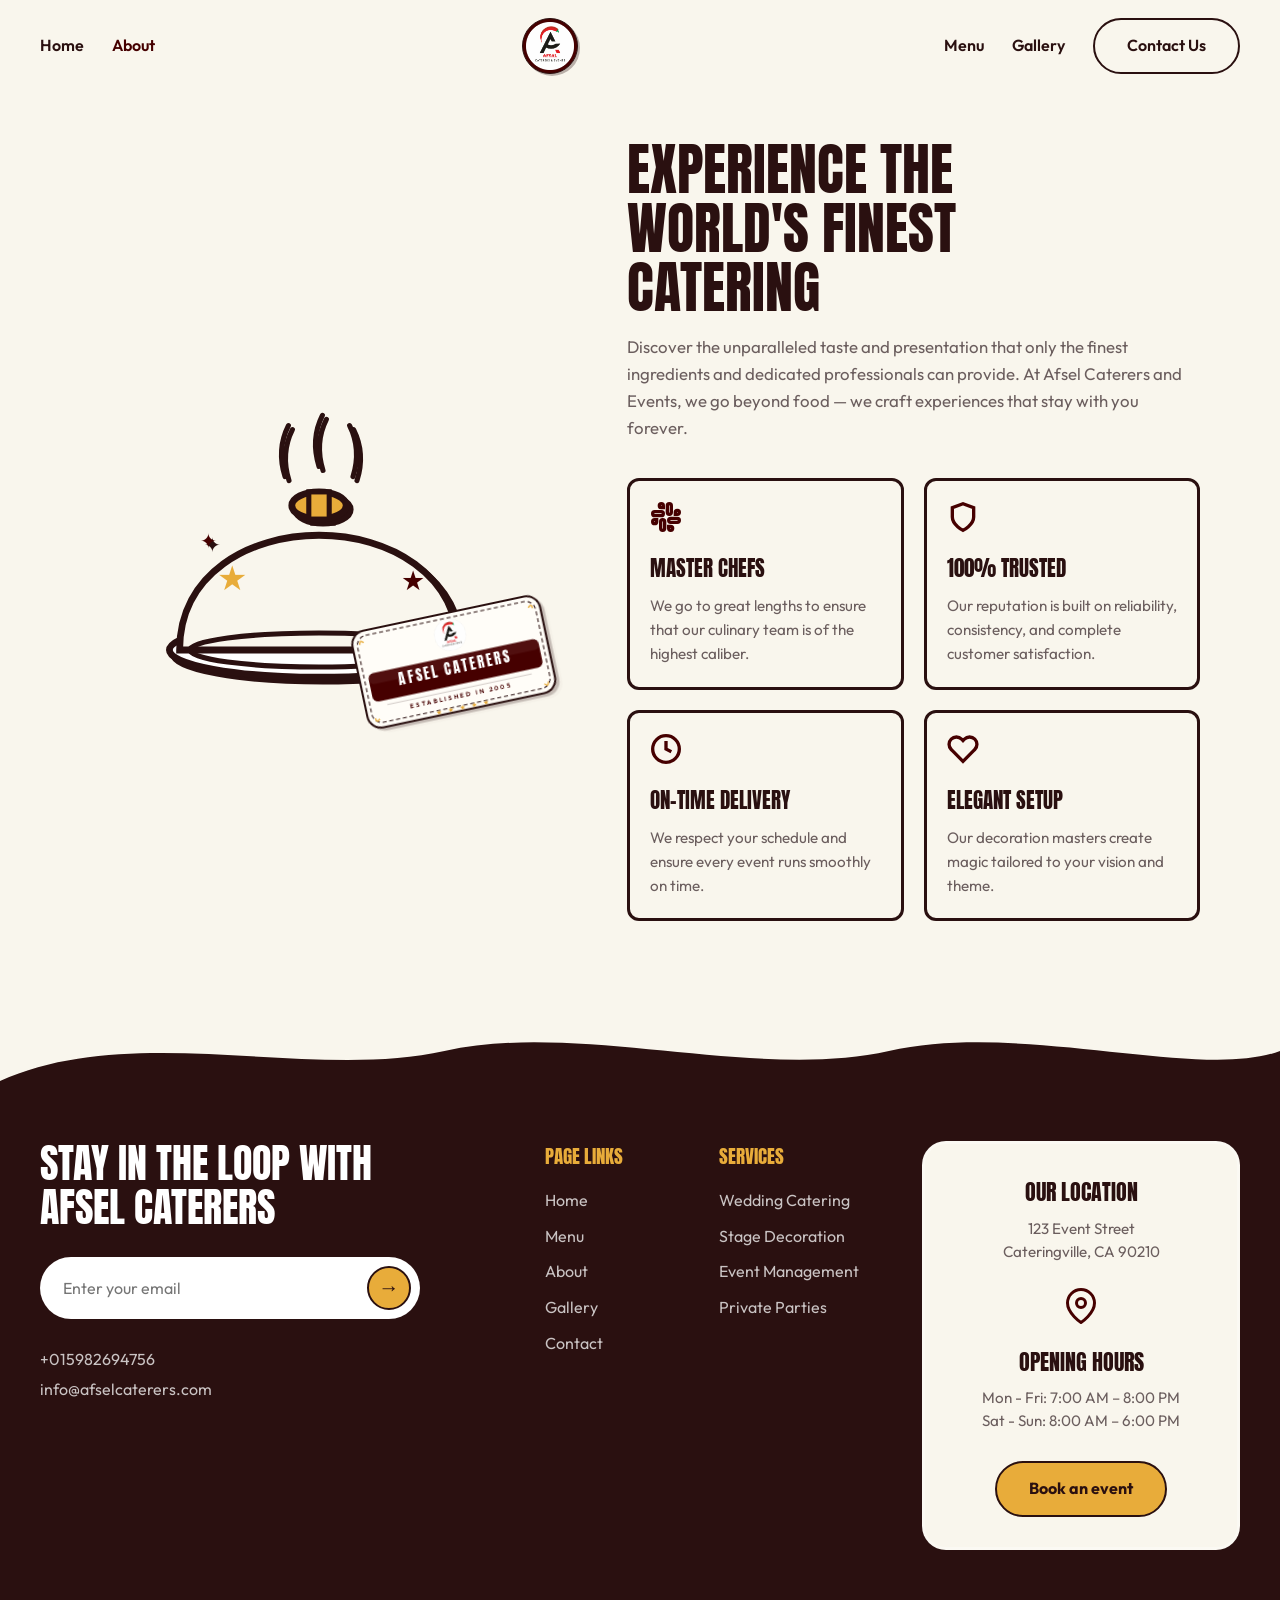
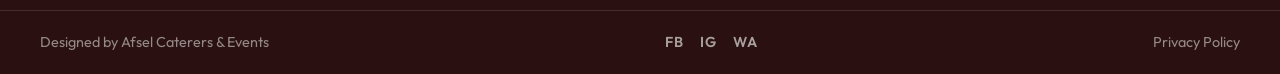
==== about.html @ 3717f784 "first commit" ====
<!DOCTYPE html>
<html lang="en">
<head>
    <meta charset="UTF-8">
    <meta name="viewport" content="width=device-width, initial-scale=1.0">
    <title>About Us | Afsel Caterers & Events</title>
    <link rel="preconnect" href="https://fonts.googleapis.com">
    <link rel="preconnect" href="https://fonts.gstatic.com" crossorigin>
    <link href="https://fonts.googleapis.com/css2?family=Anton&family=Archivo+Black&family=Oswald:wght@400;500;600;700&family=Outfit:wght@300;400;500;600&display=swap" rel="stylesheet">
    <link rel="stylesheet" href="css/style.css">
</head>
<body class="bg-cream">
    
    <header class="header" id="header">
        <div class="nav-container">
            <div class="nav-left">
                <a href="index.html" class="nav-link">Home</a>
                <a href="about.html" class="nav-link active">About</a>
            </div>
            <a href="index.html" class="logo-img-wrap"><div class="logo-badge-ring"><img src="afsal-logo.png" alt="Afsel Caterers Logo" class="nav-logo-img"></div></a>
            <div class="nav-right">
                <a href="menu.html" class="nav-link">Menu</a>
                <a href="gallery.html" class="nav-link">Gallery</a>
                <a href="index.html#contact" class="btn btn-pill">Contact Us</a>
            </div>
            <div class="hamburger">
                <span></span><span></span><span></span>
            </div>
        </div>
    </header>
    <div class="mobile-nav">
        <a href="index.html">Home</a>
        <a href="about.html">About</a>
        <a href="menu.html">Menu</a>
        <a href="gallery.html">Gallery</a>
        <a href="index.html#contact">Contact Us</a>
    </div>

    <!-- About Hero Banner -->
    <section class="about-section page-padding">
        <div class="about-container">
            <div class="about-illustration">
                <!-- SVG: Serving Cloche (catering specific) -->
                <svg viewBox="0 0 200 240" width="340px" style="filter:drop-shadow(4px 4px 0 var(--brand-dark));">
                    <!-- Plate/base -->
                    <ellipse cx="100" cy="190" rx="88" ry="16" fill="var(--white-bg)" stroke="var(--brand-dark)" stroke-width="4"/>
                    <!-- Cloche dome -->
                    <path d="M 18,190 C 18,100 182,100 182,190 Z" fill="var(--cream-bg)" stroke="var(--brand-dark)" stroke-width="4"/>
                    <!-- Handle top -->
                    <ellipse cx="100" cy="105" rx="16" ry="8" fill="var(--brand-yellow)" stroke="var(--brand-dark)" stroke-width="4"/>
                    <rect x="94" y="97" width="12" height="16" fill="var(--brand-yellow)" stroke="var(--brand-dark)" stroke-width="3"/>
                    <!-- Steam lines -->
                    <path d="M 80,88 Q 75,72 82,58" fill="none" stroke="var(--brand-dark)" stroke-width="3" stroke-linecap="round"/>
                    <path d="M 100,82 Q 95,66 102,52" fill="none" stroke="var(--brand-dark)" stroke-width="3" stroke-linecap="round"/>
                    <path d="M 120,88 Q 125,72 118,58" fill="none" stroke="var(--brand-dark)" stroke-width="3" stroke-linecap="round"/>
                    <!-- Plate rim detail -->
                    <ellipse cx="100" cy="190" rx="76" ry="10" fill="none" stroke="var(--brand-dark)" stroke-width="3"/>
                    <!-- Stars/sparkles -->
                    <text x="40" y="155" font-size="20" fill="var(--brand-yellow)">★</text>
                    <text x="148" y="155" font-size="16" fill="var(--brand-red)">★</text>
                    <text x="30" y="130" font-size="12" fill="var(--brand-red)">✦</text>
                </svg>
                <!-- Stamp Badge with real logo (tilted) -->
                <div style="position: absolute; bottom: 10px; right: 0; transform: rotate(-12deg); max-width: 200px; filter: drop-shadow(3px 3px 0 rgba(42,16,16,0.15)); z-index: 10;">
                    <svg viewBox="0 0 290 155" width="100%" xmlns="http://www.w3.org/2000/svg">
                        <rect x="8" y="8" width="278" height="143" rx="22" ry="22" fill="rgba(42,16,16,0.12)"/>
                        <rect x="3" y="3" width="278" height="143" rx="20" ry="20" fill="#FFFDF8" stroke="#2A1010" stroke-width="3"/>
                        <rect x="10" y="10" width="264" height="129" rx="15" ry="15" fill="none" stroke="#2A1010" stroke-width="1.5" stroke-dasharray="6,4"/>
                        <path d="M 20,20 Q 14,14 14,22" fill="none" stroke="#E8AC3A" stroke-width="2"/>
                        <path d="M 264,20 Q 270,14 270,22" fill="none" stroke="#E8AC3A" stroke-width="2"/>
                        <path d="M 20,133 Q 14,139 14,131" fill="none" stroke="#E8AC3A" stroke-width="2"/>
                        <path d="M 264,133 Q 270,139 270,131" fill="none" stroke="#E8AC3A" stroke-width="2"/>
                        <image href="afsal-logo.png" x="122" y="12" width="46" height="46" preserveAspectRatio="xMidYMid meet"/>
                        <rect x="16" y="66" width="252" height="42" rx="8" fill="#460000"/>
                        <rect x="16" y="66" width="252" height="16" rx="8" fill="rgba(255,255,255,0.06)"/>
                        <text x="142" y="91" font-family="Anton, sans-serif" font-size="20" fill="white" text-anchor="middle" letter-spacing="3">AFSEL CATERERS</text>
                        <line x1="35" y1="115" x2="249" y2="115" stroke="#2A1010" stroke-width="1" opacity="0.3"/>
                        <text x="142" y="128" font-family="Outfit, sans-serif" font-size="9" fill="#460000" text-anchor="middle" letter-spacing="3" font-weight="600">ESTABLISHED IN 2005</text>
                        <text x="142" y="145" font-size="10" fill="#E8AC3A" text-anchor="middle" letter-spacing="3" font-family="serif">★ ★ ★ ★ ★</text>
                    </svg>
                </div>
            </div>
            
            <div class="about-text">
                <h2 class="section-title text-dark">Experience the<br>world's finest<br>catering</h2>
                <p class="section-desc">Discover the unparalleled taste and presentation that only the finest ingredients and dedicated professionals can provide. At Afsel Caterers and Events, we go beyond food — we craft experiences that stay with you forever.</p>
                
                <div class="about-features">
                    <div class="feature bg-transparent border-thick radius-12">
                        <div class="feature-icon">
                            <svg width="32" height="32" viewBox="0 0 24 24" fill="none" stroke="var(--brand-red)" stroke-width="2.5"><path d="M14.5 10c-.83 0-1.5-.67-1.5-1.5v-5c0-.83.67-1.5 1.5-1.5s1.5.67 1.5 1.5v5c0 .83-.67 1.5-1.5 1.5z"/><path d="M20.5 10H19V8.5c0-.83.67-1.5 1.5-1.5s1.5.67 1.5 1.5-.67 1.5-1.5 1.5z"/><path d="M9.5 14c.83 0 1.5.67 1.5 1.5v5c0 .83-.67 1.5-1.5 1.5S8 21.33 8 20.5v-5c0-.83.67-1.5 1.5-1.5z"/><path d="M3.5 14H5v1.5c0 .83-.67 1.5-1.5 1.5S2 16.33 2 15.5 2.67 14 3.5 14z"/><path d="M14 14.5c0-.83.67-1.5 1.5-1.5h5c.83 0 1.5.67 1.5 1.5s-.67 1.5-1.5 1.5h-5c-.83 0-1.5-.67-1.5-1.5z"/><path d="M15.5 19H14v1.5c0 .83.67 1.5 1.5 1.5s1.5-.67 1.5-1.5-.67-1.5-1.5-1.5z"/><path d="M10 9.5C10 8.67 9.33 8 8.5 8h-5C2.67 8 2 8.67 2 9.5S2.67 11 3.5 11h5c.83 0 1.5-.67 1.5-1.5z"/><path d="M8.5 5H10V3.5C10 2.67 9.33 2 8.5 2S7 2.67 7 3.5 7.67 5 8.5 5z"/></svg>
                        </div>
                        <h4 class="feature-title">Master Chefs</h4>
                        <p class="feature-desc">We go to great lengths to ensure that our culinary team is of the highest caliber.</p>
                    </div>
                    <div class="feature bg-transparent border-thick radius-12">
                        <div class="feature-icon">
                            <svg width="32" height="32" viewBox="0 0 24 24" fill="none" stroke="var(--brand-red)" stroke-width="2.5"><path d="M12 22s8-4 8-10V5l-8-3-8 3v7c0 6 8 10 8 10z"/></svg>
                        </div>
                        <h4 class="feature-title">100% Trusted</h4>
                        <p class="feature-desc">Our reputation is built on reliability, consistency, and complete customer satisfaction.</p>
                    </div>
                    <div class="feature bg-transparent border-thick radius-12">
                        <div class="feature-icon">
                            <svg width="32" height="32" viewBox="0 0 24 24" fill="none" stroke="var(--brand-red)" stroke-width="2.5"><circle cx="12" cy="12" r="10"/><polyline points="12 6 12 12 16 14"/></svg>
                        </div>
                        <h4 class="feature-title">On-Time Delivery</h4>
                        <p class="feature-desc">We respect your schedule and ensure every event runs smoothly on time.</p>
                    </div>
                    <div class="feature bg-transparent border-thick radius-12">
                        <div class="feature-icon">
                            <svg width="32" height="32" viewBox="0 0 24 24" fill="none" stroke="var(--brand-red)" stroke-width="2.5"><path d="M20.84 4.61a5.5 5.5 0 0 0-7.78 0L12 5.67l-1.06-1.06a5.5 5.5 0 0 0-7.78 7.78l1.06 1.06L12 21.23l7.78-7.78 1.06-1.06a5.5 5.5 0 0 0 0-7.78z"/></svg>
                        </div>
                        <h4 class="feature-title">Elegant Setup</h4>
                        <p class="feature-desc">Our decoration masters create magic tailored to your vision and theme.</p>
                    </div>
                </div>
            </div>
        </div>
    </section>

    <!-- Footer -->
    <footer class="footer-dark bg-dark text-white">
        <!-- Wavy Transition: Cream to Dark Footer -->
        <svg class="wave-footer" viewBox="0 0 1440 60" preserveAspectRatio="none" style="background-color: var(--cream-bg);">
            <path fill="var(--brand-dark)" d="M0,60 C150,0 350,60 500,30 C650,0 850,60 1000,30 C1150,0 1350,60 1440,30 L1440,60 L0,60 Z"></path>
        </svg>
        <div class="container footer-container">
            <div class="footer-left">
                <h2 class="footer-title">Stay in the loop with<br>Afsel Caterers</h2>
                <form class="footer-newsletter">
                    <input type="email" placeholder="Enter your email">
                    <button type="submit" class="btn-circle">→</button>
                </form>
                <div class="footer-contact-info mt-30">
                    <p>+015982694756</p>
                    <p>info@afselcaterers.com</p>
                </div>
            </div>
            <div class="footer-links">
                <div class="link-column">
                    <h4>Page Links</h4>
                    <a href="index.html">Home</a>
                    <a href="menu.html">Menu</a>
                    <a href="about.html">About</a>
                    <a href="gallery.html">Gallery</a>
                    <a href="index.html#contact">Contact</a>
                </div>
                <div class="link-column">
                    <h4>Services</h4>
                    <a href="#">Wedding Catering</a>
                    <a href="#">Stage Decoration</a>
                    <a href="#">Event Management</a>
                    <a href="#">Private Parties</a>
                </div>
            </div>
            <div class="footer-card text-dark">
                <h3>Our location</h3>
                <p>123 Event Street<br>Cateringville, CA 90210</p>
                <svg width="36" height="36" viewBox="0 0 24 24" fill="none" stroke="var(--brand-red)" stroke-width="2" style="margin:12px auto;"><path d="M21 10c0 7-9 13-9 13s-9-6-9-13a9 9 0 0 1 18 0z"/><circle cx="12" cy="10" r="3"/></svg>
                <h3>Opening hours</h3>
                <p>Mon - Fri: 7:00 AM – 8:00 PM<br>Sat - Sun: 8:00 AM – 6:00 PM</p>
                <a href="index.html#contact" class="btn btn-pill-solid bg-yellow text-dark mt-30">Book an event</a>
            </div>
        </div>
        <div class="footer-bottom-bar">
            <p>Designed by Afsel Caterers & Events</p>
            <div class="footer-socials">
                <a href="#">FB</a>
                <a href="#">IG</a>
                <a href="#">WA</a>
            </div>
            <p>Privacy Policy</p>
        </div>
    </footer>

    <script src="js/script.js"></script>
</body>
</html>
---- css/style.css ----
/* =============================================
   AFSEL CATERERS - BREWHAVEN INSPIRED THEME
   Color Palette:
   - Cream: #F9F6ED
   - White: #FFFFFF
   - Deep Red: #460000
   - Dark Brown (Borders/Text): #2A1010
   - Yellow/Gold: #E8AC3A
   ============================================= */

:root {
    --cream-bg: #F9F6ED;
    --white-bg: #FFFFFF;
    --brand-dark: #2A1010;
    --brand-red: #460000;
    --brand-yellow: #E8AC3A;
    --text-muted: #6b5e5e;

    --font-heading: 'Anton', 'Archivo Black', sans-serif;
    --font-body: 'Outfit', sans-serif;

    --border-radius: 24px;
    --border-thick: 3px solid var(--brand-dark);
}

/* ====== RESET ====== */
*, *::before, *::after {
    margin: 0;
    padding: 0;
    box-sizing: border-box;
}

html { scroll-behavior: smooth; }

body {
    font-family: var(--font-body);
    background-color: var(--cream-bg);
    color: var(--brand-dark);
    line-height: 1.6;
    overflow-x: hidden;
}

h1, h2, h3, h4, h5, h6 {
    font-family: var(--font-heading);
    text-transform: uppercase;
    font-weight: normal;
}

a { text-decoration: none; color: inherit; transition: color 0.3s; }
img { max-width: 100%; height: auto; display: block; }

/* ====== UTILITY CLASSES ====== */
.bg-cream  { background-color: var(--cream-bg); }
.bg-white  { background-color: var(--white-bg); }
.bg-red    { background-color: var(--brand-red); }
.bg-yellow { background-color: var(--brand-yellow); }
.bg-dark   { background-color: var(--brand-dark); }

.text-white { color: var(--white-bg); }
.text-red   { color: var(--brand-red); }
.text-dark  { color: var(--brand-dark); }
.text-muted { color: var(--text-muted); }

.border-thick {
    border: 2px solid var(--brand-dark);
    border-bottom: 6px solid var(--brand-dark);
    border-right: 6px solid var(--brand-dark);
}
.border-bottom-thick { border-bottom: var(--border-thick); }
.border-red         { border-color: var(--brand-red) !important; }

.radius-12  { border-radius: 12px; }
.radius-24  { border-radius: var(--border-radius); }
.radius-50  { border-radius: 50px; }

.text-center { text-align: center; }
.text-left   { text-align: left; }

.mt-20  { margin-top: 20px; }
.mt-30  { margin-top: 30px; }
.mt-50  { margin-top: 50px; }
.mb-20  { margin-bottom: 20px; }
.mb-50  { margin-bottom: 50px; }

.w-100 { width: 100%; }
.max-w-800 { max-width: 800px; }
.mx-auto   { margin-left: auto; margin-right: auto; }
.container { max-width: 1300px; margin: 0 auto; padding: 0 40px; }
.page-padding { padding: 140px 40px 100px; }

/* ====== BUTTONS ====== */
.btn {
    display: inline-block;
    padding: 13px 32px;
    font-family: var(--font-body);
    font-weight: 600;
    font-size: 1rem;
    cursor: pointer;
    transition: all 0.3s ease;
    text-align: center;
    border: none;
    outline: none;
}

.btn-pill {
    border: 2px solid var(--brand-dark);
    border-radius: 50px;
    background: transparent;
    color: var(--brand-dark);
}
.btn-pill:hover {
    background: var(--brand-dark);
    color: var(--white-bg);
}

.btn-pill-solid {
    border: 2px solid var(--brand-dark);
    border-radius: 50px;
    background: var(--brand-yellow);
    color: var(--brand-dark);
    font-weight: 700;
}
.btn-pill-solid:hover {
    background: var(--brand-dark);
    color: var(--white-bg);
}

.btn-large {
    padding: 18px 40px;
    font-size: 1.2rem;
    letter-spacing: 1px;
}

/* ====== NAVBAR ====== */
.header {
    position: fixed;
    top: 0; left: 0; width: 100%;
    padding: 18px 40px;
    z-index: 1000;
    transition: background-color 0.3s, border-bottom 0.3s;
}

.header.scrolled {
    background-color: rgba(249, 246, 237, 0.97);
    border-bottom: 2px solid var(--brand-dark);
}

.nav-container {
    display: flex;
    justify-content: space-between;
    align-items: center;
    max-width: 1300px;
    margin: 0 auto;
}

.logo {
    font-family: var(--font-heading);
    font-size: 1.9rem;
    color: var(--brand-dark);
    letter-spacing: 2px;
}
.logo-bold { color: var(--brand-red); }

/* Image logo in navbar */
.logo-img-wrap {
    display: flex;
    align-items: center;
    justify-content: center;
    position: relative;
    z-index: 100;
}
.logo-badge-ring {
    background-color: var(--brand-red);
    border: 1px solid var(--brand-dark);
    border-radius: 50%;
    padding: 3px;
    display: flex;
    align-items: center;
    justify-content: center;
    box-shadow: 2px 2px 0 rgba(42,16,16,0.3);
    transition: transform 0.3s;
}
.logo-badge-ring:hover { transform: scale(1.05); }
.nav-logo-img {
    height: 48px;
    width: auto;
    object-fit: contain;
    transition: opacity 0.3s;
}
.nav-logo-img:hover { opacity: 0.85; }

.nav-left, .nav-right {
    display: flex;
    align-items: center;
    gap: 28px;
}

.nav-link {
    font-weight: 600;
    font-size: 1rem;
    color: var(--brand-dark);
}
.nav-link:hover, .nav-link.active { color: var(--brand-red); }

.hamburger {
    display: none;
    cursor: pointer;
    flex-direction: column;
    gap: 6px;
}
.hamburger span {
    display: block;
    width: 28px;
    height: 3px;
    background: var(--brand-dark);
    border-radius: 2px;
    transition: all 0.3s;
}
.hamburger.open span:nth-child(1) { transform: rotate(45deg) translate(6px, 6px); }
.hamburger.open span:nth-child(2) { opacity: 0; }
.hamburger.open span:nth-child(3) { transform: rotate(-45deg) translate(6px, -6px); }

.mobile-nav {
    display: none;
    position: fixed;
    top: 72px; left: 0; width: 100%;
    background: var(--cream-bg);
    border-bottom: var(--border-thick);
    flex-direction: column;
    padding: 20px 40px;
    gap: 18px;
    z-index: 999;
}
.mobile-nav.active { display: flex; }
.mobile-nav a { font-weight: 600; font-size: 1.1rem; }

/* ====== HERO SECTION ====== */
.hero-section {
    min-height: 100vh;
    display: flex;
    align-items: center;
    justify-content: center;
    position: relative;
    overflow: hidden;
}

/* Two-sides hero layout (like Brewhaven reference) */
.hero-full-layout {
    display: grid;
    grid-template-columns: 1fr 1.4fr 1fr;
    align-items: center;
    width: 100%;
    max-width: 1400px;
    margin: 0 auto;
    padding: 120px 40px 60px;
    gap: 0;
}

/* Left side: botanical illustration + stamp */
.hero-left-side {
    position: relative;
    display: flex;
    flex-direction: column;
    align-items: flex-start;
    justify-content: flex-end;
    height: 540px;
}

.hero-botanical {
    position: absolute;
    top: -20px;
    left: -20px;
    width: 220px;
    height: auto;
    opacity: 0.92;
}

.hero-stamp {
    position: absolute;
    bottom: 0;
    left: 0;
    width: 240px;
    filter: drop-shadow(3px 3px 0px rgba(42,16,16,0.15));
}

/* Center text */
.hero-text-content {
    max-width: 700px;
    text-align: center;
    position: relative;
    z-index: 10;
    margin: 0 auto;
}

.hero-badge {
    width: 64px;
    height: 64px;
    margin: 0 auto 24px;
}
.badge-svg { width: 100%; height: 100%; }

.hero-title {
    font-size: 6.5rem;
    line-height: 0.95;
    margin-bottom: 24px;
    color: var(--brand-dark);
}

.hero-subtitle {
    font-size: 1.1rem;
    color: var(--text-muted);
    max-width: 440px;
    margin: 0 auto 36px;
}

/* Right side: serving bowl illustration */
.hero-right-side {
    display: flex;
    align-items: flex-end;
    justify-content: flex-end;
    height: 540px;
}

.hero-right-illus {
    width: 260px;
    height: auto;
    transform: scaleX(-1); /* mirror so it faces inward */
}

/* ====== MARQUEE ====== */
.marquee-wrapper {
    position: relative;
    width: 100%;
    overflow: hidden;
}

.wave-bg {
    position: absolute;
    top: 50%;
    left: 0;
    width: 100%;
    height: 130px;
    transform: translateY(-50%);
    z-index: 1;
}

.marquee {
    position: relative;
    z-index: 2;
    padding: 20px 0;
    display: flex;
    overflow: hidden;
    user-select: none;
}

.marquee-content {
    display: flex;
    align-items: center;
    gap: 40px;
    animation: marquee-scroll 22s linear infinite;
    white-space: nowrap;
}

.marquee-content span {
    font-family: var(--font-heading);
    font-size: 1.5rem;
    color: var(--brand-dark);
    letter-spacing: 1px;
}

.icon-spacer {
    display: flex;
    align-items: center;
    justify-content: center;
    color: var(--brand-dark);
}

@keyframes marquee-scroll {
    0%   { transform: translateX(0); }
    100% { transform: translateX(-50%); }
}

/* ====== SERVICES SECTION ====== */
.services-section {
    padding: 80px 0;
}

.services-container {
    max-width: 1300px;
    margin: 0 auto;
    padding: 0 40px;
}

.services-grid {
    display: grid;
    grid-template-columns: repeat(3, 1fr);
    gap: 28px;
}

.service-col { display: flex; flex-direction: column; }

.service-heading {
    font-size: 1.9rem;
    margin-bottom: 16px;
    color: var(--brand-dark);
}

/* Uniform image height for all 3 service cards */
.service-img-wrapper {
    width: 100%;
    height: 280px;
    overflow: hidden;
}
.service-img-wrapper img {
    width: 100%;
    height: 100%;
    object-fit: cover;
    display: block;
    transition: transform 0.4s ease;
}
.service-col:hover .service-img-wrapper img { transform: scale(1.05); }

.service-card {
    border: var(--border-thick);
    border-radius: var(--border-radius);
    overflow: hidden;
    flex-grow: 1;
    transition: transform 0.3s, box-shadow 0.3s;
}
.service-card:hover {
    transform: translateY(-6px);
    box-shadow: 0 16px 40px rgba(42,16,16,0.12);
}

.card-img-wrapper {
    height: 260px;
    overflow: hidden;
    border-bottom: var(--border-thick);
}
.card-img-wrapper img {
    width: 100%; height: 100%;
    object-fit: cover;
    transition: transform 0.4s;
}
.service-card:hover .card-img-wrapper img { transform: scale(1.05); }

.card-body { padding: 24px; }
.card-body p { color: var(--text-muted); font-size: 1rem; }

/* ====== TESTIMONIALS ====== */
.testimonials-section {
    padding: 80px 0;
    overflow: hidden;
}

.test-container {
    max-width: 1300px;
    margin: 0 auto;
    padding: 0 40px;
}

.test-header {
    display: flex;
    justify-content: space-between;
    align-items: flex-end;
    margin-bottom: 48px;
}
.test-header .section-title { max-width: 480px; margin-bottom: 0; }
.test-header .section-desc  { max-width: 380px; margin-bottom: 0; }

.section-title {
    font-size: 3.8rem;
    line-height: 1.05;
    margin-bottom: 18px;
}
.section-desc {
    font-size: 1.05rem;
    color: var(--text-muted);
    margin-bottom: 36px;
}

/* ====== HOME MENU CATEGORY GRID ====== */
.menu-cat-grid {
    display: grid;
    grid-template-columns: repeat(3, 1fr);
    gap: 40px 36px;
    max-width: 860px;
    margin: 0 auto;
}
@media (max-width: 600px) {
    .menu-cat-grid { grid-template-columns: repeat(2, 1fr); gap: 24px 16px; max-width: 100%; }
}
.menu-cat-card {
    display: flex;
    flex-direction: column;
    align-items: center;
    gap: 14px;
    text-decoration: none;
    transition: transform 0.25s ease;
}
.menu-cat-card:hover { transform: translateY(-7px); }
.menu-cat-img-wrap {
    width: 100%;
    max-width: 200px;
    aspect-ratio: 1;
    border-radius: 50%;
    overflow: hidden;
    border: 3px solid var(--brand-dark);
    box-shadow: 4px 4px 0 var(--brand-dark);
    transition: box-shadow 0.25s ease;
}
.menu-cat-card:hover .menu-cat-img-wrap {
    box-shadow: 6px 6px 0 var(--brand-red);
}
.menu-cat-img {
    width: 100%;
    height: 100%;
    object-fit: cover;
    display: block;
    transition: transform 0.4s ease;
}
.menu-cat-card:hover .menu-cat-img { transform: scale(1.08); }
.menu-cat-label {
    font-family: var(--font-heading);
    font-size: 1.1rem;
    color: var(--brand-dark);
    letter-spacing: 0.5px;
}


.test-marquee-container {
    width: 100vw;
    margin-left: calc(-50vw + 50%);
    overflow: hidden;
    padding-bottom: 20px;
}
.test-marquee-row {
    display: flex;
    width: fit-content;
}

/* Row 1 — scrolls LEFT continuously */
.test-marquee-content {
    display: flex;
    gap: 24px;
    padding-right: 24px;
}
.scroll-left .test-marquee-content {
    animation: marquee-left 40s linear infinite;
    will-change: transform;
}
/* Row 2 — scrolls RIGHT continuously */
.scroll-right .test-marquee-content {
    animation: marquee-right 40s linear infinite;
    will-change: transform;
}

/* Pause on hover for readability */
.test-marquee-row:hover .test-marquee-content {
    animation-play-state: paused;
}

@keyframes marquee-left {
    0%   { transform: translateX(0); }
    100% { transform: translateX(-50%); }
}
@keyframes marquee-right {
    0%   { transform: translateX(-50%); }
    100% { transform: translateX(0); }
}
.test-card {
    border: 2px solid var(--brand-dark);
    border-bottom: 6px solid var(--brand-dark);
    border-right: 6px solid var(--brand-dark);
    border-radius: var(--border-radius);
    padding: 28px;
    width: 380px;
    flex-shrink: 0;
}

.stars {
    font-size: 1.4rem;
    letter-spacing: 2px;
    margin-bottom: 14px;
    color: var(--brand-yellow);
}
.test-text   { font-size: 1rem; color: var(--text-muted); margin-bottom: 18px; line-height: 1.7; }
.test-author { font-weight: 700; font-size: 0.95rem; }

/* ====== CONTACT / BOOK SECTION ====== */
.contact-section {
    padding: 80px 0;
}

.contact-block {
    max-width: 780px;
    margin: 0 auto;
}

/* BOOK FORM - like reference */
.styled-form-grid {
    display: flex;
    flex-direction: column;
    gap: 14px;
    padding: 40px;
    background: var(--white-bg);
    border: var(--border-thick);
    border-radius: var(--border-radius);
}

.form-row {
    display: grid;
    grid-template-columns: 1fr 1fr;
    gap: 14px;
}

.form-row-full { display: block; }

.styled-form-grid input,
.styled-form-grid select,
.styled-form-grid textarea {
    padding: 16px 20px;
    border: 2px solid rgba(42,16,16,0.25);
    border-radius: 50px;
    background: var(--white-bg);
    font-family: var(--font-body);
    font-size: 1rem;
    color: var(--brand-dark);
    transition: border-color 0.3s;
    width: 100%;
}

.styled-form-grid textarea {
    border-radius: 20px;
    resize: none;
}

.styled-form-grid input:focus,
.styled-form-grid select:focus,
.styled-form-grid textarea:focus {
    outline: none;
    border-color: var(--brand-red);
}

.styled-form-grid input::placeholder,
.styled-form-grid textarea::placeholder {
    color: var(--text-muted);
}

/* ====== FOOTER ====== */
.footer-dark {
    background-color: var(--brand-dark);
    color: var(--white-bg);
    padding-top: 0;
    padding-bottom: 0;
    position: relative;
}

.wave-footer {
    display: block;
    width: 100%;
    height: 60px;
    position: relative;
}

.footer-container {
    display: grid;
    grid-template-columns: 1.4fr 1fr 1fr;
    gap: 60px;
    padding-top: 60px;
    padding-bottom: 60px;
    align-items: start;
}

.footer-title {
    font-family: var(--font-heading);
    font-size: 2.5rem;
    line-height: 1.1;
    color: var(--white-bg);
    margin-bottom: 28px;
}

.footer-newsletter {
    display: flex;
    align-items: center;
    background: var(--white-bg);
    border: var(--border-thick);
    border-color: rgba(255,255,255,0.3);
    border-radius: 50px;
    overflow: hidden;
    padding: 6px 6px 6px 20px;
    max-width: 380px;
}

.footer-newsletter input {
    flex: 1;
    border: none;
    outline: none;
    background: transparent;
    font-family: var(--font-body);
    font-size: 1rem;
    color: var(--brand-dark);
    padding: 8px 0;
}

.btn-circle {
    width: 44px;
    height: 44px;
    border-radius: 50%;
    border: 2px solid var(--brand-dark);
    background: var(--brand-yellow);
    color: var(--brand-dark);
    font-size: 1.3rem;
    font-weight: 700;
    cursor: pointer;
    display: flex;
    align-items: center;
    justify-content: center;
    transition: all 0.3s;
    flex-shrink: 0;
}
.btn-circle:hover { background: var(--brand-dark); color: var(--white-bg); }

.footer-contact-info {
    margin-top: 28px;
}
.footer-contact-info p {
    font-size: 1rem;
    color: rgba(255,255,255,0.75);
    margin-bottom: 4px;
}

.footer-links {
    display: grid;
    grid-template-columns: 1fr 1fr;
    gap: 30px;
}

.link-column { display: flex; flex-direction: column; gap: 10px; }

.link-column h4 {
    font-family: var(--font-heading);
    font-size: 1.2rem;
    color: var(--brand-yellow);
    margin-bottom: 6px;
    text-transform: uppercase;
}

.link-column a {
    color: rgba(255,255,255,0.75);
    font-size: 1rem;
    transition: color 0.2s;
}
.link-column a:hover { color: var(--white-bg); }

.footer-card {
    background: var(--cream-bg);
    border: var(--border-thick);
    border-color: rgba(255,255,255,0.3);
    border-radius: var(--border-radius);
    padding: 30px;
    text-align: center;
}

.footer-card h3 {
    font-size: 1.4rem;
    color: var(--brand-dark);
    margin-bottom: 8px;
}

.footer-card p {
    color: var(--text-muted);
    font-size: 0.95rem;
    margin-bottom: 12px;
    line-height: 1.5;
}

.footer-card .btn-pill-solid {
    display: inline-block;
    margin-top: 16px;
}

.footer-bottom-bar {
    display: flex;
    justify-content: space-between;
    align-items: center;
    padding: 20px 40px;
    border-top: 1px solid rgba(255,255,255,0.12);
    color: rgba(255,255,255,0.5);
    font-size: 0.9rem;
    max-width: 1300px;
    margin: 0 auto;
}

.footer-socials {
    display: flex;
    gap: 16px;
}

.footer-socials a {
    color: rgba(255,255,255,0.6);
    font-weight: 600;
    font-size: 0.9rem;
    letter-spacing: 1px;
    transition: color 0.2s;
}
.footer-socials a:hover { color: var(--white-bg); }

/* ====== MENU PAGE ====== */
.menu-section { position: relative; }

.menu-container {
    max-width: 1100px;
    margin: 0 auto;
}

.svg-center {
    display: flex;
    justify-content: center;
    margin: 40px 0;
}

.menu-grid {
    display: grid;
    grid-template-columns: 1fr 1fr;
    gap: 44px 50px;
}

.menu-item {
    display: flex;
    align-items: flex-start;
    gap: 18px;
}

.menu-img {
    width: 78px;
    height: 78px;
    border-radius: 50%;
    object-fit: cover;
    border: 3px solid var(--brand-dark);
    flex-shrink: 0;
}

.menu-details { flex-grow: 1; }

.menu-header {
    display: flex;
    align-items: center;
    gap: 12px;
    margin-bottom: 6px;
}

.menu-name {
    font-size: 1.4rem;
    white-space: nowrap;
    color: var(--brand-dark);
}

.menu-line {
    flex-grow: 1;
    border-bottom: 2px dotted var(--brand-dark);
}

.menu-price {
    font-family: var(--font-heading);
    font-size: 1.4rem;
    color: var(--brand-red);
}

.menu-desc {
    font-size: 0.95rem;
    color: var(--text-muted);
    line-height: 1.55;
}

/* ====== ABOUT PAGE ====== */
.about-section { }

.about-container {
    max-width: 1200px;
    margin: 0 auto;
    padding: 0 40px;
    display: grid;
    grid-template-columns: 1fr 1.2fr;
    gap: 70px;
    align-items: center;
}

.about-illustration {
    position: relative;
    display: flex;
    justify-content: center;
    align-items: center;
}

.handwritten-text {
    position: absolute;
    top: 15%;
    right: 5%;
    font-size: 2.2rem;
    font-style: italic;
    transform: rotate(8deg);
    color: var(--brand-red);
    font-family: Georgia, serif;
    font-weight: bold;
    line-height: 1.2;
}

.about-text .section-title { font-size: 3.5rem; }

.about-features {
    display: grid;
    grid-template-columns: 1fr 1fr;
    gap: 20px;
    margin-top: 10px;
}

.feature {
    padding: 20px;
    border: var(--border-thick);
    border-radius: 12px;
}

.feature-icon {
    color: var(--brand-red);
    margin-bottom: 12px;
}

.feature-title {
    font-size: 1.3rem;
    margin-bottom: 8px;
}

.feature-desc { font-size: 0.95rem; color: var(--text-muted); }

/* ====== GALLERY PAGE ====== */
.gallery-page { }
.gallery-block { }

.gallery-grid {
    display: grid;
    grid-template-columns: repeat(3, 1fr);
    gap: 20px;
    margin-top: 40px;
}

.gallery-item {
    border: var(--border-thick);
    border-radius: var(--border-radius);
    overflow: hidden;
    aspect-ratio: 4/3;
    transition: transform 0.3s;
}
.gallery-item:hover { transform: scale(1.02); }
.gallery-item img { width: 100%; height: 100%; object-fit: cover; }

/* ====== RESPONSIVE ====== */
@media (max-width: 1100px) {
    .hero-title { font-size: 4.8rem; }
    .footer-container { grid-template-columns: 1fr 1fr; gap: 40px; }
    .footer-card { grid-column: span 2; max-width: 420px; }
}

@media (max-width: 900px) {
    .nav-left, .nav-right { display: none; }
    .hamburger { display: flex; }
    .hero-section {
        min-height: 0 !important;
        height: auto !important;
        padding: 110px 0 30px !important;
        align-items: flex-start !important;
        display: block !important;
    }
    .hero-full-layout {
        display: flex;
        flex-direction: column;
        padding-top: 0 !important;
        gap: 0 !important;
    }
    .hero-left-side { 
        display: flex; 
        justify-content: center;
        margin: 0;
        height: auto !important;
    }
    .hero-right-side {
        display: none;
    }
    .hero-left-side > svg:first-child {
        display: none;
    }
    .hero-stamp {
        position: relative !important;
        transform: translateX(0) !important;
        max-width: 220px;
        margin: 0 auto 20px auto;
    }
    .hero-text-content { text-align: center; }
    .hero-title { font-size: 3.8rem; }
    .services-grid { grid-template-columns: 1fr 1fr; }
    .test-grid { grid-template-columns: 1fr; }
    .test-header { flex-direction: column; align-items: flex-start; gap: 20px; }
    .about-container { grid-template-columns: 1fr; }
    .gallery-grid { grid-template-columns: 1fr 1fr; }
    .footer-container { grid-template-columns: 1fr; gap: 40px; }
    .footer-card { grid-column: 1; max-width: 100%; }
}

@media (max-width: 600px) {
    .container { padding: 0 20px; }
    .hero-title { font-size: 2.8rem; }
    .section-title { font-size: 2.5rem; }
    .services-section, .testimonials-section, .contact-section { padding: 40px 0; }
    .services-grid, .menu-grid { grid-template-columns: 1fr; }
    .gallery-grid { grid-template-columns: 1fr; }
    .form-row { grid-template-columns: 1fr; }
    .about-features { grid-template-columns: 1fr; }
    .footer-bottom-bar { flex-direction: column; gap: 10px; text-align: center; }
}
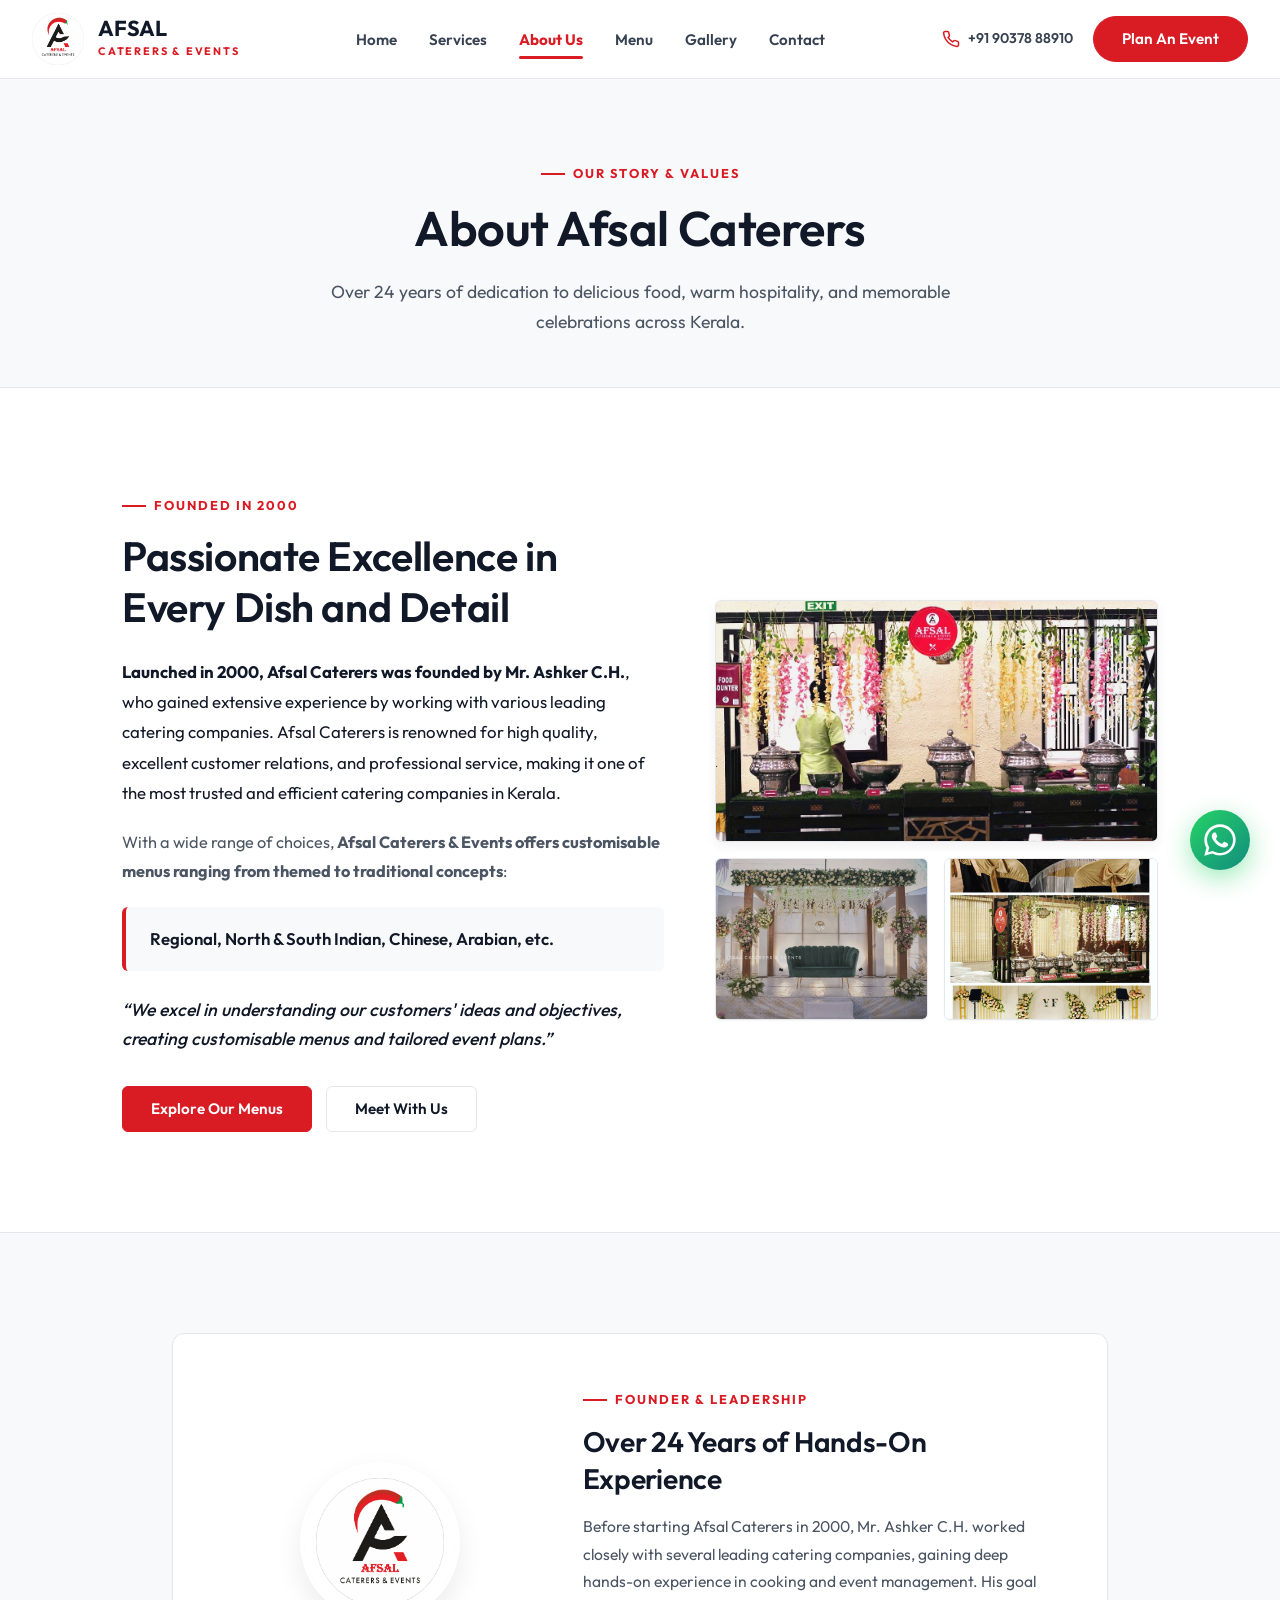
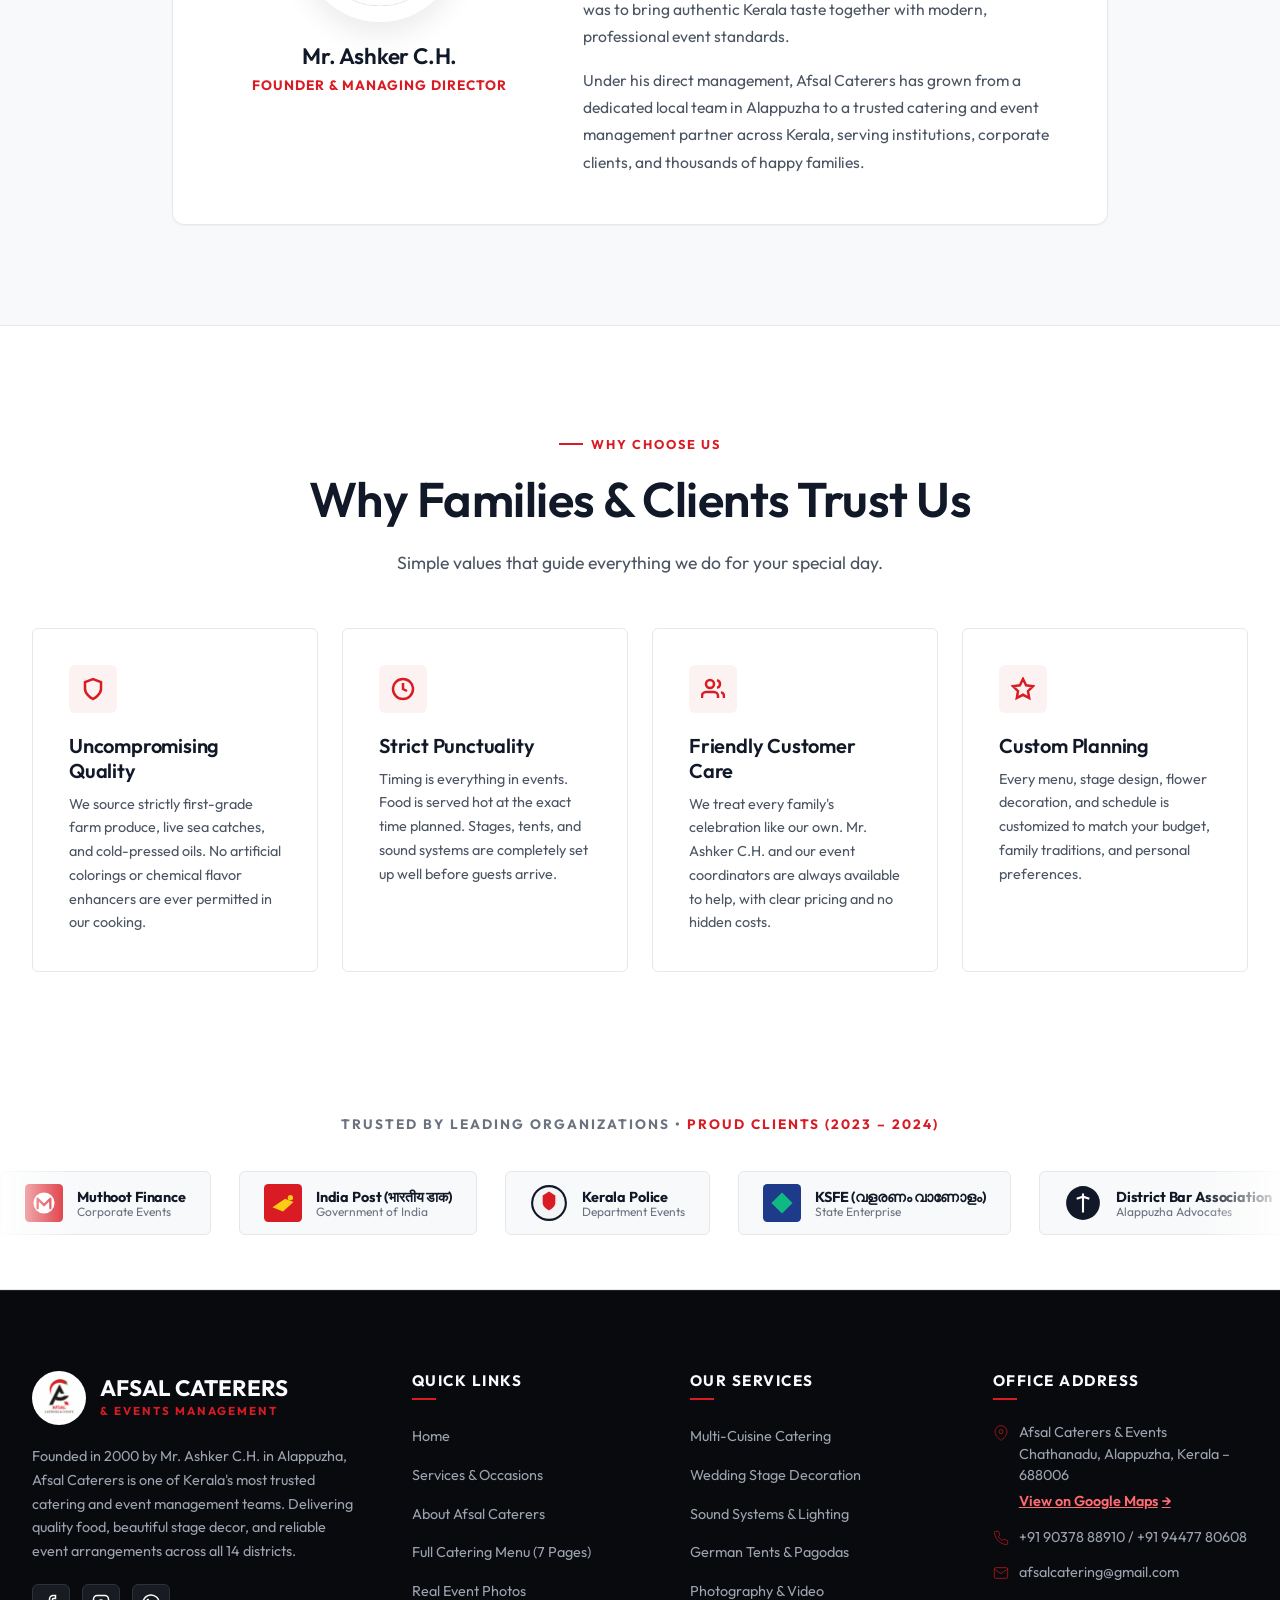
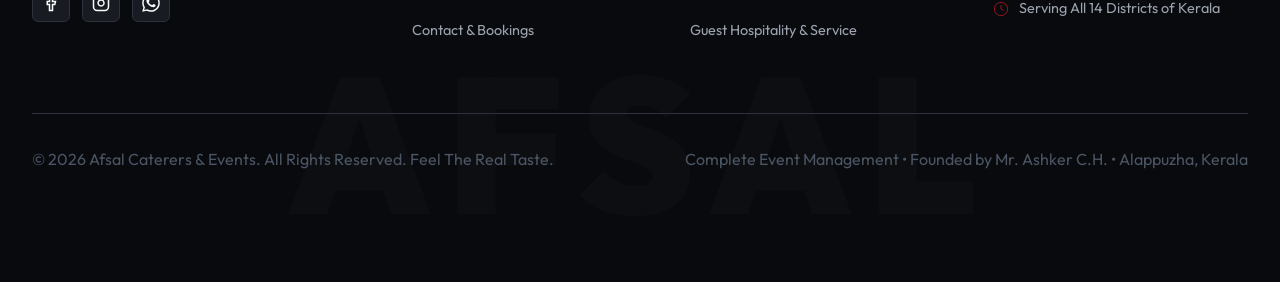
==== commit e7147d04: "feat : reworked on full design and components" ====
--- a/about.html
+++ b/about.html
@@ -3,177 +3,381 @@
 <head>
     <meta charset="UTF-8">
     <meta name="viewport" content="width=device-width, initial-scale=1.0">
-    <title>About Us | Afsel Caterers & Events</title>
+    <title>About Us | Afsal Caterers &amp; Events Kerala</title>
+    <meta name="description" content="Launched in 2000, Afsal Caterers was founded by Mr. Ashker C.H. Renowned for high quality, excellent customer relations, and professional service in Kerala.">
+    
+    <meta http-equiv="Cache-Control" content="no-cache, no-store, must-revalidate">
+    <meta http-equiv="Pragma" content="no-cache">
+    <meta http-equiv="Expires" content="0">
+    
+    <!-- Google Fonts: Single Unified Modern Typeface (Outfit) -->
     <link rel="preconnect" href="https://fonts.googleapis.com">
     <link rel="preconnect" href="https://fonts.gstatic.com" crossorigin>
-    <link href="https://fonts.googleapis.com/css2?family=Anton&family=Archivo+Black&family=Oswald:wght@400;500;600;700&family=Outfit:wght@300;400;500;600&display=swap" rel="stylesheet">
-    <link rel="stylesheet" href="css/style.css">
+    <link href="https://fonts.googleapis.com/css2?family=Outfit:wght@300;400;500;600;700;800;900&display=swap" rel="stylesheet">
+    
+        <!-- Favicon -->
+    <link rel="icon" type="image/png" href="afsal-logo.png">
+    <link rel="apple-touch-icon" href="afsal-logo.png">
+
+    <link rel="stylesheet" href="css/style.css?v=3.5">
 </head>
-<body class="bg-cream">
-    
-    <header class="header" id="header">
-        <div class="nav-container">
-            <div class="nav-left">
-                <a href="index.html" class="nav-link">Home</a>
-                <a href="about.html" class="nav-link active">About</a>
-            </div>
-            <a href="index.html" class="logo-img-wrap"><div class="logo-badge-ring"><img src="afsal-logo.png" alt="Afsel Caterers Logo" class="nav-logo-img"></div></a>
-            <div class="nav-right">
-                <a href="menu.html" class="nav-link">Menu</a>
-                <a href="gallery.html" class="nav-link">Gallery</a>
-                <a href="index.html#contact" class="btn btn-pill">Contact Us</a>
-            </div>
-            <div class="hamburger">
-                <span></span><span></span><span></span>
+<body class="bg-white">
+
+    <!-- Main Site Navigation (Standard Clean Light Header) -->
+    <header class="site-header" id="siteHeader">
+        <div class="container nav-wrap">
+            <a href="index.html" class="logo-container" aria-label="Afsal Caterers Homepage">
+                <img src="afsal-logo.png" alt="Afsal Caterers &amp; Events Logo" class="brand-logo-img">
+                <div class="brand-text-block">
+                    <span class="brand-text-name">AFSAL</span>
+                    <span class="brand-text-sub">Caterers &amp; Events</span>
+                </div>
+            </a>
+
+            <!-- Desktop Nav Links -->
+            <nav class="desktop-nav" aria-label="Main Navigation">
+                <ul class="nav-menu">
+                    <li><a href="index.html" class="nav-link">Home</a></li>
+                    <li><a href="services.html" class="nav-link">Services</a></li>
+                    <li><a href="about.html" class="nav-link active">About Us</a></li>
+                    <li><a href="menu.html" class="nav-link">Menu</a></li>
+                    <li><a href="gallery.html" class="nav-link">Gallery</a></li>
+                    <li><a href="contact.html" class="nav-link">Contact</a></li>
+                </ul>
+            </nav>
+
+            <div class="nav-action">
+                <a href="tel:+919037888910" class="nav-phone-link">
+                    <svg width="18" height="18" viewBox="0 0 24 24" fill="none" stroke="currentColor" stroke-width="2"><path d="M22 16.92v3a2 2 0 0 1-2.18 2 19.79 19.79 0 0 1-8.63-3.07 19.5 19.5 0 0 1-6-6 19.79 19.79 0 0 1-3.07-8.67A2 2 0 0 1 4.11 2h3a2 2 0 0 1 2 1.72 12.84 12.84 0 0 0 .7 2.81 2 2 0 0 1-.45 2.11L8.09 9.91a16 16 0 0 0 6 6l1.27-1.27a2 2 0 0 1 2.11-.45 12.84 12.84 0 0 0 2.81.7A2 2 0 0 1 22 16.92z"/></svg>
+                    <span>+91 90378 88910</span>
+                </a>
+                <a href="contact.html" class="btn btn-primary btn-pill">Plan An Event</a>
+                <button class="hamburger" aria-label="Toggle Navigation Menu">
+                    <span></span>
+                    <span></span>
+                    <span></span>
+                </button>
             </div>
         </div>
     </header>
-    <div class="mobile-nav">
-        <a href="index.html">Home</a>
-        <a href="about.html">About</a>
-        <a href="menu.html">Menu</a>
-        <a href="gallery.html">Gallery</a>
-        <a href="index.html#contact">Contact Us</a>
-    </div>
-
-    <!-- About Hero Banner -->
-    <section class="about-section page-padding">
-        <div class="about-container">
-            <div class="about-illustration">
-                <!-- SVG: Serving Cloche (catering specific) -->
-                <svg viewBox="0 0 200 240" width="340px" style="filter:drop-shadow(4px 4px 0 var(--brand-dark));">
-                    <!-- Plate/base -->
-                    <ellipse cx="100" cy="190" rx="88" ry="16" fill="var(--white-bg)" stroke="var(--brand-dark)" stroke-width="4"/>
-                    <!-- Cloche dome -->
-                    <path d="M 18,190 C 18,100 182,100 182,190 Z" fill="var(--cream-bg)" stroke="var(--brand-dark)" stroke-width="4"/>
-                    <!-- Handle top -->
-                    <ellipse cx="100" cy="105" rx="16" ry="8" fill="var(--brand-yellow)" stroke="var(--brand-dark)" stroke-width="4"/>
-                    <rect x="94" y="97" width="12" height="16" fill="var(--brand-yellow)" stroke="var(--brand-dark)" stroke-width="3"/>
-                    <!-- Steam lines -->
-                    <path d="M 80,88 Q 75,72 82,58" fill="none" stroke="var(--brand-dark)" stroke-width="3" stroke-linecap="round"/>
-                    <path d="M 100,82 Q 95,66 102,52" fill="none" stroke="var(--brand-dark)" stroke-width="3" stroke-linecap="round"/>
-                    <path d="M 120,88 Q 125,72 118,58" fill="none" stroke="var(--brand-dark)" stroke-width="3" stroke-linecap="round"/>
-                    <!-- Plate rim detail -->
-                    <ellipse cx="100" cy="190" rx="76" ry="10" fill="none" stroke="var(--brand-dark)" stroke-width="3"/>
-                    <!-- Stars/sparkles -->
-                    <text x="40" y="155" font-size="20" fill="var(--brand-yellow)">★</text>
-                    <text x="148" y="155" font-size="16" fill="var(--brand-red)">★</text>
-                    <text x="30" y="130" font-size="12" fill="var(--brand-red)">✦</text>
-                </svg>
-                <!-- Stamp Badge with real logo (tilted) -->
-                <div style="position: absolute; bottom: 10px; right: 0; transform: rotate(-12deg); max-width: 200px; filter: drop-shadow(3px 3px 0 rgba(42,16,16,0.15)); z-index: 10;">
-                    <svg viewBox="0 0 290 155" width="100%" xmlns="http://www.w3.org/2000/svg">
-                        <rect x="8" y="8" width="278" height="143" rx="22" ry="22" fill="rgba(42,16,16,0.12)"/>
-                        <rect x="3" y="3" width="278" height="143" rx="20" ry="20" fill="#FFFDF8" stroke="#2A1010" stroke-width="3"/>
-                        <rect x="10" y="10" width="264" height="129" rx="15" ry="15" fill="none" stroke="#2A1010" stroke-width="1.5" stroke-dasharray="6,4"/>
-                        <path d="M 20,20 Q 14,14 14,22" fill="none" stroke="#E8AC3A" stroke-width="2"/>
-                        <path d="M 264,20 Q 270,14 270,22" fill="none" stroke="#E8AC3A" stroke-width="2"/>
-                        <path d="M 20,133 Q 14,139 14,131" fill="none" stroke="#E8AC3A" stroke-width="2"/>
-                        <path d="M 264,133 Q 270,139 270,131" fill="none" stroke="#E8AC3A" stroke-width="2"/>
-                        <image href="afsal-logo.png" x="122" y="12" width="46" height="46" preserveAspectRatio="xMidYMid meet"/>
-                        <rect x="16" y="66" width="252" height="42" rx="8" fill="#460000"/>
-                        <rect x="16" y="66" width="252" height="16" rx="8" fill="rgba(255,255,255,0.06)"/>
-                        <text x="142" y="91" font-family="Anton, sans-serif" font-size="20" fill="white" text-anchor="middle" letter-spacing="3">AFSEL CATERERS</text>
-                        <line x1="35" y1="115" x2="249" y2="115" stroke="#2A1010" stroke-width="1" opacity="0.3"/>
-                        <text x="142" y="128" font-family="Outfit, sans-serif" font-size="9" fill="#460000" text-anchor="middle" letter-spacing="3" font-weight="600">ESTABLISHED IN 2005</text>
-                        <text x="142" y="145" font-size="10" fill="#E8AC3A" text-anchor="middle" letter-spacing="3" font-family="serif">★ ★ ★ ★ ★</text>
-                    </svg>
-                </div>
-            </div>
-            
-            <div class="about-text">
-                <h2 class="section-title text-dark">Experience the<br>world's finest<br>catering</h2>
-                <p class="section-desc">Discover the unparalleled taste and presentation that only the finest ingredients and dedicated professionals can provide. At Afsel Caterers and Events, we go beyond food — we craft experiences that stay with you forever.</p>
-                
-                <div class="about-features">
-                    <div class="feature bg-transparent border-thick radius-12">
-                        <div class="feature-icon">
-                            <svg width="32" height="32" viewBox="0 0 24 24" fill="none" stroke="var(--brand-red)" stroke-width="2.5"><path d="M14.5 10c-.83 0-1.5-.67-1.5-1.5v-5c0-.83.67-1.5 1.5-1.5s1.5.67 1.5 1.5v5c0 .83-.67 1.5-1.5 1.5z"/><path d="M20.5 10H19V8.5c0-.83.67-1.5 1.5-1.5s1.5.67 1.5 1.5-.67 1.5-1.5 1.5z"/><path d="M9.5 14c.83 0 1.5.67 1.5 1.5v5c0 .83-.67 1.5-1.5 1.5S8 21.33 8 20.5v-5c0-.83.67-1.5 1.5-1.5z"/><path d="M3.5 14H5v1.5c0 .83-.67 1.5-1.5 1.5S2 16.33 2 15.5 2.67 14 3.5 14z"/><path d="M14 14.5c0-.83.67-1.5 1.5-1.5h5c.83 0 1.5.67 1.5 1.5s-.67 1.5-1.5 1.5h-5c-.83 0-1.5-.67-1.5-1.5z"/><path d="M15.5 19H14v1.5c0 .83.67 1.5 1.5 1.5s1.5-.67 1.5-1.5-.67-1.5-1.5-1.5z"/><path d="M10 9.5C10 8.67 9.33 8 8.5 8h-5C2.67 8 2 8.67 2 9.5S2.67 11 3.5 11h5c.83 0 1.5-.67 1.5-1.5z"/><path d="M8.5 5H10V3.5C10 2.67 9.33 2 8.5 2S7 2.67 7 3.5 7.67 5 8.5 5z"/></svg>
+
+    <!-- Mobile Drawer & Backdrop -->
+    <div class="mobile-nav-backdrop"></div>
+    <aside class="mobile-nav-drawer">
+        <ul class="mobile-nav-links">
+            <li><a href="index.html">Home</a></li>
+            <li><a href="services.html">Services</a></li>
+            <li><a href="about.html" class="active">About Us</a></li>
+            <li><a href="menu.html">Menu</a></li>
+            <li><a href="gallery.html">Gallery</a></li>
+            <li><a href="contact.html">Contact Us</a></li>
+        </ul>
+        <div style="margin-top: 36px;">
+            <a href="contact.html" class="btn btn-primary btn-pill" style="width: 100%;">Plan Your Event</a>
+        </div>
+    </aside>
+
+    <!-- Page Hero Banner -->
+    <section class="menu-header-bar">
+        <div class="container">
+            <span class="section-tag">Our Story &amp; Values</span>
+            <h1 class="section-title">About Afsal Caterers</h1>
+            <p class="section-desc">
+                Over 24 years of dedication to delicious food, warm hospitality, and memorable celebrations across Kerala.
+            </p>
+        </div>
+    </section>
+
+    <!-- Primary About Story (Prompt Specification) -->
+    <section class="section-padding bg-white">
+        <div class="container" style="max-width: 1100px;">
+            <div class="about-story-grid">
+                <div>
+                    <span class="section-tag">Founded in 2000</span>
+                    <h2 style="font-size: clamp(1.8rem, 3.2vw, 2.8rem); margin-bottom: 24px; color: var(--text-main); line-height: 1.25;">
+                        Passionate Excellence in Every Dish and Detail
+                    </h2>
+                    
+                    <p style="font-size: 1.05rem; line-height: 1.8; color: var(--text-main); margin-bottom: 20px;">
+                        <strong>Launched in 2000, Afsal Caterers was founded by Mr. Ashker C.H.</strong>, who gained extensive experience by working with various leading catering companies. Afsal Caterers is renowned for high quality, excellent customer relations, and professional service, making it one of the most trusted and efficient catering companies in Kerala.
+                    </p>
+
+                    <p style="font-size: 1.02rem; line-height: 1.8; color: var(--text-secondary); margin-bottom: 20px;">
+                        With a wide range of choices, <strong>Afsal Caterers &amp; Events offers customisable menus ranging from themed to traditional concepts</strong>:
+                    </p>
+
+                    <div style="background: var(--bg-subtle); border-left: 4px solid var(--brand-red); padding: 18px 24px; margin-bottom: 24px; border-radius: var(--radius-sm);">
+                        <p style="font-size: 1.05rem; font-weight: 600; color: var(--text-main); margin: 0;">
+                            Regional, North &amp; South Indian, Chinese, Arabian, etc.
+                        </p>
+                    </div>
+
+                    <p style="font-size: 1.1rem; font-style: italic; line-height: 1.7; color: var(--text-main); font-weight: 500;">
+                        &ldquo;We excel in understanding our customers' ideas and objectives, creating customisable menus and tailored event plans.&rdquo;
+                    </p>
+
+                    <div style="margin-top: 32px; display: flex; gap: 14px; flex-wrap: wrap;">
+                        <a href="menu.html" class="btn btn-primary">Explore Our Menus</a>
+                        <a href="contact.html" class="btn btn-outline">Meet With Us</a>
+                    </div>
+                </div>
+
+                <!-- Real Photography Showcase -->
+                <div class="about-story-images">
+                    <div style="border-radius: var(--radius-sm); overflow: hidden; border: 1px solid var(--border-light); box-shadow: var(--shadow-md);">
+                        <img src="images/event-1.jpg" alt="Afsal Caterers banquet dining setup" style="width: 100%; height: 240px; object-fit: cover;">
+                    </div>
+                    <div class="about-story-subgrid">
+                        <div style="border-radius: var(--radius-sm); overflow: hidden; border: 1px solid var(--border-light); box-shadow: var(--shadow-sm);">
+                            <img src="images/event-2.jpg" alt="Afsal Caterers floral decor" style="width: 100%; height: 160px; object-fit: cover;">
                         </div>
-                        <h4 class="feature-title">Master Chefs</h4>
-                        <p class="feature-desc">We go to great lengths to ensure that our culinary team is of the highest caliber.</p>
-                    </div>
-                    <div class="feature bg-transparent border-thick radius-12">
-                        <div class="feature-icon">
-                            <svg width="32" height="32" viewBox="0 0 24 24" fill="none" stroke="var(--brand-red)" stroke-width="2.5"><path d="M12 22s8-4 8-10V5l-8-3-8 3v7c0 6 8 10 8 10z"/></svg>
+                        <div style="border-radius: var(--radius-sm); overflow: hidden; border: 1px solid var(--border-light); box-shadow: var(--shadow-sm);">
+                            <img src="images/event-3.jpg" alt="Afsal Caterers real event venue" style="width: 100%; height: 160px; object-fit: cover;">
                         </div>
-                        <h4 class="feature-title">100% Trusted</h4>
-                        <p class="feature-desc">Our reputation is built on reliability, consistency, and complete customer satisfaction.</p>
-                    </div>
-                    <div class="feature bg-transparent border-thick radius-12">
-                        <div class="feature-icon">
-                            <svg width="32" height="32" viewBox="0 0 24 24" fill="none" stroke="var(--brand-red)" stroke-width="2.5"><circle cx="12" cy="12" r="10"/><polyline points="12 6 12 12 16 14"/></svg>
+                    </div>
+                </div>
+            </div>
+        </div>
+    </section>
+
+    <!-- Founder Spotlight -->
+    <section class="section-padding bg-subtle" style="border-top: 1px solid var(--border-light); border-bottom: 1px solid var(--border-light);">
+        <div class="container" style="max-width: 1000px;">
+            <div class="founder-card-grid">
+                <div style="text-align: center;">
+                    <div style="width: 160px; height: 160px; margin: 0 auto 20px; border-radius: 50%; overflow: hidden; border: 4px solid #FFFFFF; box-shadow: var(--shadow-lg); background-color: var(--bg-subtle);">
+                        <img src="afsal-logo.png" alt="Mr. Ashker C.H. Founder Afsal Caterers" style="width: 100%; height: 100%; object-fit: contain; padding: 12px; background: #FFFFFF;">
+                    </div>
+                    <h3 style="font-size: 1.4rem; color: var(--text-main); margin-bottom: 4px;">Mr. Ashker C.H.</h3>
+                    <p style="font-size: 0.85rem; font-weight: 700; color: var(--brand-red); text-transform: uppercase; letter-spacing: 1px;">Founder &amp; Managing Director</p>
+                </div>
+
+                <div>
+                    <span class="section-tag">Founder &amp; Leadership</span>
+                    <h3 style="font-size: clamp(1.4rem, 2.2vw, 1.8rem); margin-bottom: 16px; color: var(--text-main); line-height: 1.3;">Over 24 Years of Hands-On Experience</h3>
+                    <p style="font-size: 0.98rem; line-height: 1.75; color: var(--text-secondary); margin-bottom: 16px;">
+                        Before starting Afsal Caterers in 2000, Mr. Ashker C.H. worked closely with several leading catering companies, gaining deep hands-on experience in cooking and event management. His goal was to bring authentic Kerala taste together with modern, professional event standards.
+                    </p>
+                    <p style="font-size: 0.98rem; line-height: 1.75; color: var(--text-secondary);">
+                        Under his direct management, Afsal Caterers has grown from a dedicated local team in Alappuzha to a trusted catering and event management partner across Kerala, serving institutions, corporate clients, and thousands of happy families.
+                    </p>
+                </div>
+            </div>
+        </div>
+    </section>
+
+    <!-- Our Pillars of Trust -->
+    <section class="section-padding bg-white">
+        <div class="container">
+            <div class="text-center">
+                <span class="section-tag">Why Choose Us</span>
+                <h2 class="section-title">Why Families &amp; Clients Trust Us</h2>
+                <p class="section-desc">Simple values that guide everything we do for your special day.</p>
+            </div>
+
+            <div class="about-pillars-grid">
+                <div style="background: #FFFFFF; border: 1px solid var(--border-light); border-radius: var(--radius-sm); padding: clamp(24px, 4vw, 36px); transition: var(--transition);">
+                    <div style="width: 48px; height: 48px; border-radius: var(--radius-sm); background: var(--brand-red-subtle); display: flex; align-items: center; justify-content: center; color: var(--brand-red); margin-bottom: 20px;">
+                        <svg width="24" height="24" viewBox="0 0 24 24" fill="none" stroke="currentColor" stroke-width="2.5"><path d="M12 22s8-4 8-10V5l-8-3-8 3v7c0 6 8 10 8 10z"/></svg>
+                    </div>
+                    <h3 style="font-size: 1.25rem; margin-bottom: 10px;">Uncompromising Quality</h3>
+                    <p style="font-size: 0.9rem; color: var(--text-secondary); line-height: 1.65;">
+                        We source strictly first-grade farm produce, live sea catches, and cold-pressed oils. No artificial colorings or chemical flavor enhancers are ever permitted in our cooking.
+                    </p>
+                </div>
+
+                <div style="background: #FFFFFF; border: 1px solid var(--border-light); border-radius: var(--radius-sm); padding: clamp(24px, 4vw, 36px); transition: var(--transition);">
+                    <div style="width: 48px; height: 48px; border-radius: var(--radius-sm); background: var(--brand-red-subtle); display: flex; align-items: center; justify-content: center; color: var(--brand-red); margin-bottom: 20px;">
+                        <svg width="24" height="24" viewBox="0 0 24 24" fill="none" stroke="currentColor" stroke-width="2.5"><circle cx="12" cy="12" r="10"/><polyline points="12 6 12 12 16 14"/></svg>
+                    </div>
+                    <h3 style="font-size: 1.25rem; margin-bottom: 10px;">Strict Punctuality</h3>
+                    <p style="font-size: 0.9rem; color: var(--text-secondary); line-height: 1.65;">
+                        Timing is everything in events. Food is served hot at the exact time planned. Stages, tents, and sound systems are completely set up well before guests arrive.
+                    </p>
+                </div>
+
+                <div style="background: #FFFFFF; border: 1px solid var(--border-light); border-radius: var(--radius-sm); padding: clamp(24px, 4vw, 36px); transition: var(--transition);">
+                    <div style="width: 48px; height: 48px; border-radius: var(--radius-sm); background: var(--brand-red-subtle); display: flex; align-items: center; justify-content: center; color: var(--brand-red); margin-bottom: 20px;">
+                        <svg width="24" height="24" viewBox="0 0 24 24" fill="none" stroke="currentColor" stroke-width="2.5"><path d="M17 21v-2a4 4 0 0 0-4-4H5a4 4 0 0 0-4 4v2"/><circle cx="9" cy="7" r="4"/><path d="M23 21v-2a4 4 0 0 0-3-3.87"/><path d="M16 3.13a4 4 0 0 1 0 7.75"/></svg>
+                    </div>
+                    <h3 style="font-size: 1.25rem; margin-bottom: 10px;">Friendly Customer Care</h3>
+                    <p style="font-size: 0.9rem; color: var(--text-secondary); line-height: 1.65;">
+                        We treat every family's celebration like our own. Mr. Ashker C.H. and our event coordinators are always available to help, with clear pricing and no hidden costs.
+                    </p>
+                </div>
+
+                <div style="background: #FFFFFF; border: 1px solid var(--border-light); border-radius: var(--radius-sm); padding: clamp(24px, 4vw, 36px); transition: var(--transition);">
+                    <div style="width: 48px; height: 48px; border-radius: var(--radius-sm); background: var(--brand-red-subtle); display: flex; align-items: center; justify-content: center; color: var(--brand-red); margin-bottom: 20px;">
+                        <svg width="24" height="24" viewBox="0 0 24 24" fill="none" stroke="currentColor" stroke-width="2.5"><polygon points="12 2 15.09 8.26 22 9.27 17 14.14 18.18 21.02 12 17.77 5.82 21.02 7 14.14 2 9.27 8.91 8.26 12 2"/></svg>
+                    </div>
+                    <h3 style="font-size: 1.25rem; margin-bottom: 10px;">Custom Planning</h3>
+                    <p style="font-size: 0.9rem; color: var(--text-secondary); line-height: 1.65;">
+                        Every menu, stage design, flower decoration, and schedule is customized to match your budget, family traditions, and personal preferences.
+                    </p>
+                </div>
+            </div>
+        </div>
+    </section>
+
+    <!-- Proud Clients Marquee Section -->
+    <section class="marquee-section" aria-label="Our Esteemed Clients">
+        <div class="marquee-header">
+            <h2 class="marquee-subtitle">Trusted by Leading Organizations &bull; <span>Proud Clients (2023 &ndash; 2024)</span></h2>
+        </div>
+        <div class="marquee-container">
+            <div class="marquee-track">
+                <div class="client-badge-card">
+                    <div class="client-badge-icon"><svg viewBox="0 0 36 36" fill="none"><rect width="36" height="36" rx="4" fill="#D91B24"/><circle cx="18" cy="18" r="10" fill="#FFFFFF"/><path d="M12 23V14L18 20L24 14V23" stroke="#D91B24" stroke-width="2.2" stroke-linecap="round" stroke-linejoin="round"/></svg></div>
+                    <div class="client-badge-info"><h4>Muthoot Finance</h4><p>Corporate Events</p></div>
+                </div>
+                <div class="client-badge-card">
+                    <div class="client-badge-icon"><svg viewBox="0 0 36 36" fill="none"><rect width="36" height="36" rx="4" fill="#D91B24"/><path d="M8 22L20 14L28 17L18 26L8 22Z" fill="#FACC15"/><circle cx="25" cy="13" r="2.5" fill="#FACC15"/></svg></div>
+                    <div class="client-badge-info"><h4>India Post (भारतीय डाक)</h4><p>Government of India</p></div>
+                </div>
+                <div class="client-badge-card">
+                    <div class="client-badge-icon"><svg viewBox="0 0 36 36" fill="none"><circle cx="18" cy="18" r="16" stroke="#111827" stroke-width="2" fill="#F3F4F6"/><path d="M18 7L24 11V18C24 22 18 25 18 25C18 25 12 22 12 18V11L18 7Z" fill="#D91B24"/></svg></div>
+                    <div class="client-badge-info"><h4>Kerala Police</h4><p>Department Events</p></div>
+                </div>
+                <div class="client-badge-card">
+                    <div class="client-badge-icon"><svg viewBox="0 0 36 36" fill="none"><rect width="36" height="36" rx="4" fill="#1E3A8A"/><polygon points="8,18 18,8 28,18 18,28" fill="#10B981"/></svg></div>
+                    <div class="client-badge-info"><h4>KSFE (വളരണം വാണോളം)</h4><p>State Enterprise</p></div>
+                </div>
+                <div class="client-badge-card">
+                    <div class="client-badge-icon"><svg viewBox="0 0 36 36" fill="none"><circle cx="18" cy="18" r="16" fill="#111827"/><path d="M18 9V27M12 14L18 12L24 14" stroke="#FFFFFF" stroke-width="2"/></svg></div>
+                    <div class="client-badge-info"><h4>District Bar Association</h4><p>Alappuzha Advocates</p></div>
+                </div>
+                <div class="client-badge-card">
+                    <div class="client-badge-icon"><svg viewBox="0 0 36 36" fill="none"><circle cx="18" cy="18" r="16" stroke="#D91B24" stroke-width="2" fill="#FFFFFF"/><path d="M18 8V28" stroke="#111827" stroke-width="2"/></svg></div>
+                    <div class="client-badge-info"><h4>TD Vandanam Medical College</h4><p>Alumni &amp; Faculty Events</p></div>
+                </div>
+            </div>
+            <div class="marquee-track" aria-hidden="true">
+                <div class="client-badge-card">
+                    <div class="client-badge-icon"><svg viewBox="0 0 36 36" fill="none"><rect width="36" height="36" rx="4" fill="#D91B24"/><circle cx="18" cy="18" r="10" fill="#FFFFFF"/><path d="M12 23V14L18 20L24 14V23" stroke="#D91B24" stroke-width="2.2" stroke-linecap="round" stroke-linejoin="round"/></svg></div>
+                    <div class="client-badge-info"><h4>Muthoot Finance</h4><p>Corporate Events</p></div>
+                </div>
+                <div class="client-badge-card">
+                    <div class="client-badge-icon"><svg viewBox="0 0 36 36" fill="none"><rect width="36" height="36" rx="4" fill="#D91B24"/><path d="M8 22L20 14L28 17L18 26L8 22Z" fill="#FACC15"/><circle cx="25" cy="13" r="2.5" fill="#FACC15"/></svg></div>
+                    <div class="client-badge-info"><h4>India Post (भारतीय डाक)</h4><p>Government of India</p></div>
+                </div>
+                <div class="client-badge-card">
+                    <div class="client-badge-icon"><svg viewBox="0 0 36 36" fill="none"><circle cx="18" cy="18" r="16" stroke="#111827" stroke-width="2" fill="#F3F4F6"/><path d="M18 7L24 11V18C24 22 18 25 18 25C18 25 12 22 12 18V11L18 7Z" fill="#D91B24"/></svg></div>
+                    <div class="client-badge-info"><h4>Kerala Police</h4><p>Department Events</p></div>
+                </div>
+                <div class="client-badge-card">
+                    <div class="client-badge-icon"><svg viewBox="0 0 36 36" fill="none"><rect width="36" height="36" rx="4" fill="#1E3A8A"/><polygon points="8,18 18,8 28,18 18,28" fill="#10B981"/></svg></div>
+                    <div class="client-badge-info"><h4>KSFE (വളരണം വാണോളം)</h4><p>State Enterprise</p></div>
+                </div>
+                <div class="client-badge-card">
+                    <div class="client-badge-icon"><svg viewBox="0 0 36 36" fill="none"><circle cx="18" cy="18" r="16" fill="#111827"/><path d="M18 9V27M12 14L18 12L24 14" stroke="#FFFFFF" stroke-width="2"/></svg></div>
+                    <div class="client-badge-info"><h4>District Bar Association</h4><p>Alappuzha Advocates</p></div>
+                </div>
+                <div class="client-badge-card">
+                    <div class="client-badge-icon"><svg viewBox="0 0 36 36" fill="none"><circle cx="18" cy="18" r="16" stroke="#D91B24" stroke-width="2" fill="#FFFFFF"/><path d="M18 8V28" stroke="#111827" stroke-width="2"/></svg></div>
+                    <div class="client-badge-info"><h4>TD Vandanam Medical College</h4><p>Alumni &amp; Faculty Events</p></div>
+                </div>
+            </div>
+        </div>
+    </section>
+
+    <!-- Master Footer -->
+    <footer class="site-footer-architectural">
+        <div class="footer-watermark" aria-hidden="true">AFSAL</div>
+        <div class="container footer-content-wrap">
+            <div class="footer-top-grid">
+                <!-- Col 1: Brand Info -->
+                <div class="footer-brand-col">
+                    <div class="footer-logo-row">
+                        <img src="afsal-logo.png" alt="Afsal Caterers &amp; Events Logo" class="footer-logo-img">
+                        <div>
+                            <div class="footer-brand-name">AFSAL CATERERS</div>
+                            <div class="footer-brand-tagline">&amp; EVENTS MANAGEMENT</div>
                         </div>
-                        <h4 class="feature-title">On-Time Delivery</h4>
-                        <p class="feature-desc">We respect your schedule and ensure every event runs smoothly on time.</p>
-                    </div>
-                    <div class="feature bg-transparent border-thick radius-12">
-                        <div class="feature-icon">
-                            <svg width="32" height="32" viewBox="0 0 24 24" fill="none" stroke="var(--brand-red)" stroke-width="2.5"><path d="M20.84 4.61a5.5 5.5 0 0 0-7.78 0L12 5.67l-1.06-1.06a5.5 5.5 0 0 0-7.78 7.78l1.06 1.06L12 21.23l7.78-7.78 1.06-1.06a5.5 5.5 0 0 0 0-7.78z"/></svg>
-                        </div>
-                        <h4 class="feature-title">Elegant Setup</h4>
-                        <p class="feature-desc">Our decoration masters create magic tailored to your vision and theme.</p>
-                    </div>
-                </div>
-            </div>
-        </div>
-    </section>
-
-    <!-- Footer -->
-    <footer class="footer-dark bg-dark text-white">
-        <!-- Wavy Transition: Cream to Dark Footer -->
-        <svg class="wave-footer" viewBox="0 0 1440 60" preserveAspectRatio="none" style="background-color: var(--cream-bg);">
-            <path fill="var(--brand-dark)" d="M0,60 C150,0 350,60 500,30 C650,0 850,60 1000,30 C1150,0 1350,60 1440,30 L1440,60 L0,60 Z"></path>
-        </svg>
-        <div class="container footer-container">
-            <div class="footer-left">
-                <h2 class="footer-title">Stay in the loop with<br>Afsel Caterers</h2>
-                <form class="footer-newsletter">
-                    <input type="email" placeholder="Enter your email">
-                    <button type="submit" class="btn-circle">→</button>
-                </form>
-                <div class="footer-contact-info mt-30">
-                    <p>+015982694756</p>
-                    <p>info@afselcaterers.com</p>
-                </div>
-            </div>
-            <div class="footer-links">
-                <div class="link-column">
-                    <h4>Page Links</h4>
-                    <a href="index.html">Home</a>
-                    <a href="menu.html">Menu</a>
-                    <a href="about.html">About</a>
-                    <a href="gallery.html">Gallery</a>
-                    <a href="index.html#contact">Contact</a>
-                </div>
-                <div class="link-column">
-                    <h4>Services</h4>
-                    <a href="#">Wedding Catering</a>
-                    <a href="#">Stage Decoration</a>
-                    <a href="#">Event Management</a>
-                    <a href="#">Private Parties</a>
-                </div>
-            </div>
-            <div class="footer-card text-dark">
-                <h3>Our location</h3>
-                <p>123 Event Street<br>Cateringville, CA 90210</p>
-                <svg width="36" height="36" viewBox="0 0 24 24" fill="none" stroke="var(--brand-red)" stroke-width="2" style="margin:12px auto;"><path d="M21 10c0 7-9 13-9 13s-9-6-9-13a9 9 0 0 1 18 0z"/><circle cx="12" cy="10" r="3"/></svg>
-                <h3>Opening hours</h3>
-                <p>Mon - Fri: 7:00 AM – 8:00 PM<br>Sat - Sun: 8:00 AM – 6:00 PM</p>
-                <a href="index.html#contact" class="btn btn-pill-solid bg-yellow text-dark mt-30">Book an event</a>
-            </div>
-        </div>
-        <div class="footer-bottom-bar">
-            <p>Designed by Afsel Caterers & Events</p>
-            <div class="footer-socials">
-                <a href="#">FB</a>
-                <a href="#">IG</a>
-                <a href="#">WA</a>
-            </div>
-            <p>Privacy Policy</p>
+                    </div>
+                    <p class="footer-brand-desc">
+                        Founded in 2000 by Mr. Ashker C.H. in Alappuzha, Afsal Caterers is one of Kerala's most trusted catering and event management teams. Delivering quality food, beautiful stage decor, and reliable event arrangements across all 14 districts.
+                    </p>
+                    <div class="footer-social-row">
+                        <a href="https://www.facebook.com/afsalcateringalpy/" class="footer-social-link" aria-label="Facebook" target="_blank" rel="noopener">
+                            <svg width="18" height="18" viewBox="0 0 24 24" fill="none" stroke="currentColor" stroke-width="2"><path d="M18 2h-3a5 5 0 0 0-5 5v3H7v4h3v8h4v-8h3l1-4h-4V7a1 1 0 0 1 1-1h3z"/></svg>
+                        </a>
+                        <a href="https://www.instagram.com/afsalcaterers/" class="footer-social-link" aria-label="Instagram" target="_blank" rel="noopener">
+                            <svg width="18" height="18" viewBox="0 0 24 24" fill="none" stroke="currentColor" stroke-width="2"><rect x="2" y="2" width="20" height="20" rx="5" ry="5"/><path d="M16 11.37A4 4 0 1 1 12.63 8 4 4 0 0 1 16 11.37z"/><line x1="17.5" y1="6.5" x2="17.51" y2="6.5"/></svg>
+                        </a>
+                        <a href="https://wa.me/919037888910?text=Hi%20there,%20for%20an%20enquiry%20regarding%20your%20event%20management%20and%20catering%20services." class="footer-social-link" aria-label="WhatsApp" target="_blank" rel="noopener">
+                            <svg width="18" height="18" viewBox="0 0 24 24" fill="currentColor"><path d="M17.472 14.382c-.301-.15-1.78-.879-2.056-.98-.276-.1-.477-.15-.678.15-.2.3-.778.98-.954 1.18-.175.2-.351.225-.652.075-.301-.15-1.272-.469-2.423-1.496-.895-.798-1.5-1.784-1.675-2.085-.175-.301-.019-.464.132-.614.136-.135.301-.351.451-.527.151-.175.2-.301.301-.501.101-.2.05-.376-.025-.526-.075-.15-.678-1.634-.929-2.239-.244-.589-.493-.509-.678-.519l-.578-.01c-.2 0-.527.075-.803.376s-1.054 1.03-1.054 2.512c0 1.482 1.079 2.912 1.23 3.113.15.2 2.122 3.24 5.141 4.543.718.31 1.279.495 1.716.634.721.229 1.377.197 1.896.119.579-.087 1.78-.727 2.031-1.43.251-.703.251-1.305.176-1.43-.076-.126-.276-.201-.577-.351zM12.004 21.75c-1.748 0-3.461-.462-4.966-1.336l-.356-.207-3.691.968.985-3.598-.228-.363a9.718 9.718 0 0 1-1.498-5.172c0-5.385 4.381-9.768 9.764-9.768 2.608 0 5.06 1.017 6.905 2.862 1.845 1.845 2.861 4.296 2.86 6.904 0 5.387-4.381 9.77-9.775 9.77zm8.313-18.084A11.66 11.66 0 0 0 12.004.25C5.524.25.25 5.525.25 12.006c0 2.07.541 4.092 1.569 5.87L.25 23.75l6.022-1.58a11.72 11.72 0 0 0 5.732 1.488h.005c6.48 0 11.754-5.275 11.755-11.758 0-3.14-1.222-6.092-3.447-8.317z"/></svg>
+                        </a>
+                    </div>
+                </div>
+
+                <!-- Col 2: Quick Links -->
+                <div class="footer-col">
+                    <h4>Quick Links</h4>
+                    <ul class="footer-links-list">
+                        <li><a href="index.html">Home</a></li>
+                        <li><a href="services.html">Services &amp; Occasions</a></li>
+                        <li><a href="about.html">About Afsal Caterers</a></li>
+                        <li><a href="menu.html">Full Catering Menu (7 Pages)</a></li>
+                        <li><a href="gallery.html">Real Event Photos</a></li>
+                        <li><a href="contact.html">Contact &amp; Bookings</a></li>
+                    </ul>
+                </div>
+
+                <!-- Col 3: Services -->
+                <div class="footer-col">
+                    <h4>Our Services</h4>
+                    <ul class="footer-links-list">
+                        <li><a href="services.html#catering">Multi-Cuisine Catering</a></li>
+                        <li><a href="services.html#stage-decor">Wedding Stage Decoration</a></li>
+                        <li><a href="services.html#light-sound">Sound Systems &amp; Lighting</a></li>
+                        <li><a href="services.html#tents">German Tents &amp; Pagodas</a></li>
+                        <li><a href="services.html#photography">Photography &amp; Video</a></li>
+                        <li><a href="services.html#hospitality">Guest Hospitality &amp; Service</a></li>
+                    </ul>
+                </div>
+
+                <!-- Col 4: Contact Info -->
+                <div class="footer-col">
+                    <h4>Office Address</h4>
+                    <ul class="footer-contact-list">
+                        <li>
+                            <svg viewBox="0 0 24 24" fill="none"><path d="M21 10c0 7-9 13-9 13s-9-6-9-13a9 9 0 0 1 18 0z"/><circle cx="12" cy="10" r="3"/></svg>
+                            <span>
+                                Afsal Caterers &amp; Events<br>
+                                Chathanadu, Alappuzha, Kerala &ndash; 688006<br>
+                                <a href="https://maps.app.goo.gl/mxKnM1czG8oSCBQW9" target="_blank" rel="noopener" style="color: #FF6B72; font-weight: 600; text-decoration: underline; display: inline-flex; align-items: center; gap: 4px; margin-top: 4px;">
+                                    <span>View on Google Maps</span> &rarr;
+                                </a>
+                            </span>
+                        </li>
+                        <li>
+                            <svg viewBox="0 0 24 24" fill="none"><path d="M22 16.92v3a2 2 0 0 1-2.18 2 19.79 19.79 0 0 1-8.63-3.07 19.5 19.5 0 0 1-6-6 19.79 19.79 0 0 1-3.07-8.67A2 2 0 0 1 4.11 2h3a2 2 0 0 1 2 1.72 12.84 12.84 0 0 0 .7 2.81 2 2 0 0 1-.45 2.11L8.09 9.91a16 16 0 0 0 6 6l1.27-1.27a2 2 0 0 1 2.11-.45 12.84 12.84 0 0 0 2.81.7A2 2 0 0 1 22 16.92z"/></svg>
+                            <span>+91 90378 88910 / +91 94477 80608</span>
+                        </li>
+                        <li>
+                            <svg viewBox="0 0 24 24" fill="none"><path d="M4 4h16c1.1 0 2 .9 2 2v12c0 1.1-.9 2-2 2H4c-1.1 0-2-.9-2-2V6c0-1.1.9-2 2-2z"/><polyline points="22,6 12,13 2,6"/></svg>
+                            <span>afsalcatering@gmail.com</span>
+                        </li>
+                        <li>
+                            <svg viewBox="0 0 24 24" fill="none"><circle cx="12" cy="12" r="10"/><polyline points="12 6 12 12 16 14"/></svg>
+                            <span>Serving All 14 Districts of Kerala</span>
+                        </li>
+                    </ul>
+                </div>
+            </div>
+
+            <div class="footer-bottom-bar">
+                <p>&copy; 2026 Afsal Caterers &amp; Events. All Rights Reserved. Feel The Real Taste.</p>
+                <p>Complete Event Management &bull; Founded by Mr. Ashker C.H. &bull; Alappuzha, Kerala</p>
+            </div>
         </div>
     </footer>
 
-    <script src="js/script.js"></script>
+    <!-- Floating Sticky Rounded WhatsApp Button -->
+    <a href="https://wa.me/919037888910?text=Hi%20there,%20for%20an%20enquiry%20regarding%20your%20event%20management%20and%20catering%20services." target="_blank" rel="noopener" class="sticky-whatsapp-btn" aria-label="Chat on WhatsApp" title="Chat on WhatsApp (+91 90378 88910)">
+        <svg viewBox="0 0 24 24" fill="currentColor"><path d="M17.472 14.382c-.301-.15-1.78-.879-2.056-.98-.276-.1-.477-.15-.678.15-.2.3-.778.98-.954 1.18-.175.2-.351.225-.652.075-.301-.15-1.272-.469-2.423-1.496-.895-.798-1.5-1.784-1.675-2.085-.175-.301-.019-.464.132-.614.136-.135.301-.351.451-.527.151-.175.2-.301.301-.501.101-.2.05-.376-.025-.526-.075-.15-.678-1.634-.929-2.239-.244-.589-.493-.509-.678-.519l-.578-.01c-.2 0-.527.075-.803.376s-1.054 1.03-1.054 2.512c0 1.482 1.079 2.912 1.23 3.113.15.2 2.122 3.24 5.141 4.543.718.31 1.279.495 1.716.634.721.229 1.377.197 1.896.119.579-.087 1.78-.727 2.031-1.43.251-.703.251-1.305.176-1.43-.076-.126-.276-.201-.577-.351zM12.004 21.75c-1.748 0-3.461-.462-4.966-1.336l-.356-.207-3.691.968.985-3.598-.228-.363a9.718 9.718 0 0 1-1.498-5.172c0-5.385 4.381-9.768 9.764-9.768 2.608 0 5.06 1.017 6.905 2.862 1.845 1.845 2.861 4.296 2.86 6.904 0 5.387-4.381 9.77-9.775 9.77zm8.313-18.084A11.66 11.66 0 0 0 12.004.25C5.524.25.25 5.525.25 12.006c0 2.07.541 4.092 1.569 5.87L.25 23.75l6.022-1.58a11.72 11.72 0 0 0 5.732 1.488h.005c6.48 0 11.754-5.275 11.755-11.758 0-3.14-1.222-6.092-3.447-8.317z"/></svg>
+    </a>
+
+    <script src="js/script.js?v=3.6"></script>
 </body>
 </html>
--- a/css/style.css
+++ b/css/style.css
@@ -1,1019 +1,4795 @@
-/* =============================================
-   AFSEL CATERERS - BREWHAVEN INSPIRED THEME
-   Color Palette:
-   - Cream: #F9F6ED
-   - White: #FFFFFF
-   - Deep Red: #460000
-   - Dark Brown (Borders/Text): #2A1010
-   - Yellow/Gold: #E8AC3A
-   ============================================= */
+/* ==========================================================================
+   AFSAL CATERERS & EVENTS - MODERN DESIGN SYSTEM
+   Palette: Pure White (#FFFFFF), Subtle Cool Gray (#F8F9FA), Brand Red (#D91B24)
+   Typography: 'Outfit' (Unified Modern Clean Sans-Serif across all pages)
+   Strictly solid, clean elegance with zero gradient clutter.
+   ========================================================================== */
 
 :root {
-    --cream-bg: #F9F6ED;
-    --white-bg: #FFFFFF;
-    --brand-dark: #2A1010;
-    --brand-red: #460000;
-    --brand-yellow: #E8AC3A;
-    --text-muted: #6b5e5e;
-
-    --font-heading: 'Anton', 'Archivo Black', sans-serif;
-    --font-body: 'Outfit', sans-serif;
-
-    --border-radius: 24px;
-    --border-thick: 3px solid var(--brand-dark);
-}
-
-/* ====== RESET ====== */
+    /* Color Palette */
+    --bg-body: #FFFFFF;
+    --bg-surface: #FFFFFF;
+    --bg-subtle: #F8F9FA;
+    --bg-card: #FFFFFF;
+    --bg-dark: #0F1115;
+    --bg-dark-surface: #181B21;
+    --bg-dark-card: #20242C;
+    --bg-dark-border: #2C323D;
+
+    --brand-red: #D91B24;
+    --brand-red-hover: #BA141C;
+    --brand-red-subtle: #FDF2F2;
+    --brand-red-border: #FECDD3;
+
+    --text-main: #111827;
+    --text-secondary: #4B5563;
+    --text-muted: #6B7280;
+    --text-light: #F9FAFB;
+    --text-light-muted: #9CA3AF;
+
+    --border-light: #E5E7EB;
+    --border-subtle: #F3F4F6;
+    --border-dark: #23272F;
+
+    /* Unified Modern Typography - Outfit everywhere */
+    --font-heading: 'Outfit', -apple-system, BlinkMacSystemFont, 'Segoe UI', Roboto, sans-serif;
+    --font-body: 'Outfit', -apple-system, BlinkMacSystemFont, 'Segoe UI', Roboto, sans-serif;
+
+    /* Spacing & Radii */
+    --radius-sm: 6px;
+    --radius-md: 12px;
+    --radius-lg: 20px;
+    --radius-pill: 9999px;
+
+    /* Elevations (Natural clean shadows, no muddy gradients) */
+    --shadow-sm: 0 1px 2px rgba(0, 0, 0, 0.04);
+    --shadow-md: 0 4px 12px rgba(0, 0, 0, 0.06);
+    --shadow-lg: 0 12px 28px rgba(0, 0, 0, 0.08);
+    --shadow-hover: 0 16px 36px rgba(0, 0, 0, 0.12);
+
+    /* Transitions */
+    --transition: all 0.3s cubic-bezier(0.16, 1, 0.3, 1);
+}
+
+/* ====== RESET & BASE ====== */
 *, *::before, *::after {
     margin: 0;
     padding: 0;
     box-sizing: border-box;
 }
 
-html { scroll-behavior: smooth; }
+html {
+    scroll-behavior: smooth;
+    font-size: 16px;
+}
 
 body {
     font-family: var(--font-body);
-    background-color: var(--cream-bg);
-    color: var(--brand-dark);
-    line-height: 1.6;
+    background-color: var(--bg-body);
+    color: var(--text-main);
+    line-height: 1.65;
+    -webkit-font-smoothing: antialiased;
+    -moz-osx-font-smoothing: grayscale;
     overflow-x: hidden;
 }
 
 h1, h2, h3, h4, h5, h6 {
     font-family: var(--font-heading);
+    font-weight: 600;
+    color: var(--text-main);
+    line-height: 1.25;
+    letter-spacing: -0.01em;
+}
+
+p {
+    color: var(--text-secondary);
+    font-size: 1rem;
+}
+
+a {
+    text-decoration: none;
+    color: inherit;
+    transition: var(--transition);
+}
+
+img {
+    max-width: 100%;
+    height: auto;
+    display: block;
+}
+
+button, input, select, textarea {
+    font-family: inherit;
+}
+
+/* ====== LAYOUT & CONTAINER ====== */
+.container {
+    max-width: 1280px;
+    margin: 0 auto;
+    padding: 0 32px;
+}
+
+.container-narrow {
+    max-width: 980px;
+    margin: 0 auto;
+    padding: 0 32px;
+}
+
+.section-padding {
+    padding: 100px 0;
+}
+
+.section-padding-sm {
+    padding: 60px 0;
+}
+
+.bg-white { background-color: var(--bg-body); }
+.bg-subtle { background-color: var(--bg-subtle); }
+.bg-dark { background-color: var(--bg-dark); color: var(--text-light); }
+.bg-dark-surface { background-color: var(--bg-dark-surface); }
+.bg-red { background-color: var(--brand-red); color: #FFFFFF; }
+
+.text-red { color: var(--brand-red); }
+.text-dark { color: var(--text-main); }
+.text-white { color: var(--text-light); }
+.text-muted { color: var(--text-muted); }
+.text-center { text-align: center; }
+
+/* ====== SECTION HEADINGS ====== */
+.section-tag {
+    display: inline-flex;
+    align-items: center;
+    gap: 8px;
+    font-size: 0.8rem;
+    font-weight: 700;
     text-transform: uppercase;
-    font-weight: normal;
-}
-
-a { text-decoration: none; color: inherit; transition: color 0.3s; }
-img { max-width: 100%; height: auto; display: block; }
-
-/* ====== UTILITY CLASSES ====== */
-.bg-cream  { background-color: var(--cream-bg); }
-.bg-white  { background-color: var(--white-bg); }
-.bg-red    { background-color: var(--brand-red); }
-.bg-yellow { background-color: var(--brand-yellow); }
-.bg-dark   { background-color: var(--brand-dark); }
-
-.text-white { color: var(--white-bg); }
-.text-red   { color: var(--brand-red); }
-.text-dark  { color: var(--brand-dark); }
-.text-muted { color: var(--text-muted); }
-
-.border-thick {
-    border: 2px solid var(--brand-dark);
-    border-bottom: 6px solid var(--brand-dark);
-    border-right: 6px solid var(--brand-dark);
-}
-.border-bottom-thick { border-bottom: var(--border-thick); }
-.border-red         { border-color: var(--brand-red) !important; }
-
-.radius-12  { border-radius: 12px; }
-.radius-24  { border-radius: var(--border-radius); }
-.radius-50  { border-radius: 50px; }
-
-.text-center { text-align: center; }
-.text-left   { text-align: left; }
-
-.mt-20  { margin-top: 20px; }
-.mt-30  { margin-top: 30px; }
-.mt-50  { margin-top: 50px; }
-.mb-20  { margin-bottom: 20px; }
-.mb-50  { margin-bottom: 50px; }
-
-.w-100 { width: 100%; }
-.max-w-800 { max-width: 800px; }
-.mx-auto   { margin-left: auto; margin-right: auto; }
-.container { max-width: 1300px; margin: 0 auto; padding: 0 40px; }
-.page-padding { padding: 140px 40px 100px; }
+    letter-spacing: 2px;
+    color: var(--brand-red);
+    margin-bottom: 14px;
+}
+
+.section-tag::before {
+    content: '';
+    display: inline-block;
+    width: 24px;
+    height: 2px;
+    background-color: var(--brand-red);
+}
+
+.section-title {
+    font-size: clamp(2rem, 3.8vw, 3.2rem);
+    color: var(--text-main);
+    margin-bottom: 18px;
+    font-weight: 600;
+}
+
+.section-title.light {
+    color: var(--text-light);
+}
+
+.section-desc {
+    font-size: 1.1rem;
+    color: var(--text-secondary);
+    max-width: 680px;
+    margin: 0 auto;
+    line-height: 1.7;
+}
+
+.section-desc.light {
+    color: var(--text-light-muted);
+}
 
 /* ====== BUTTONS ====== */
 .btn {
-    display: inline-block;
-    padding: 13px 32px;
-    font-family: var(--font-body);
+    display: inline-flex;
+    align-items: center;
+    justify-content: center;
+    gap: 10px;
+    padding: 14px 28px;
+    font-size: 0.95rem;
     font-weight: 600;
-    font-size: 1rem;
+    border-radius: var(--radius-sm);
     cursor: pointer;
-    transition: all 0.3s ease;
+    transition: var(--transition);
+    border: 1px solid transparent;
     text-align: center;
-    border: none;
-    outline: none;
+    line-height: 1;
+}
+
+.btn-primary {
+    background-color: var(--brand-red);
+    color: #FFFFFF;
+    border-color: var(--brand-red);
+}
+
+.btn-primary:hover {
+    background-color: var(--brand-red-hover);
+    border-color: var(--brand-red-hover);
+    transform: translateY(-2px);
+    box-shadow: 0 6px 18px rgba(217, 27, 36, 0.25);
+}
+
+.btn-dark {
+    background-color: var(--bg-dark);
+    color: #FFFFFF;
+    border-color: var(--bg-dark);
+}
+
+.btn-dark:hover {
+    background-color: #1F242D;
+    color: #FFFFFF;
+    transform: translateY(-2px);
+}
+
+.btn-outline {
+    background-color: transparent;
+    color: var(--text-main);
+    border-color: var(--border-light);
+}
+
+.btn-outline:hover {
+    border-color: var(--text-main);
+    background-color: var(--bg-subtle);
+}
+
+.btn-outline-white {
+    background-color: transparent;
+    color: var(--text-light);
+    border-color: rgba(255, 255, 255, 0.3);
+}
+
+.btn-outline-white:hover {
+    background-color: #FFFFFF;
+    color: var(--bg-dark);
+    border-color: #FFFFFF;
+}
+
+.btn-sm {
+    padding: 10px 20px;
+    font-size: 0.85rem;
+}
+
+.btn-lg {
+    padding: 18px 36px;
+    font-size: 1.05rem;
 }
 
 .btn-pill {
-    border: 2px solid var(--brand-dark);
-    border-radius: 50px;
-    background: transparent;
-    color: var(--brand-dark);
-}
-.btn-pill:hover {
-    background: var(--brand-dark);
-    color: var(--white-bg);
-}
-
-.btn-pill-solid {
-    border: 2px solid var(--brand-dark);
-    border-radius: 50px;
-    background: var(--brand-yellow);
-    color: var(--brand-dark);
-    font-weight: 700;
-}
-.btn-pill-solid:hover {
-    background: var(--brand-dark);
-    color: var(--white-bg);
-}
-
-.btn-large {
-    padding: 18px 40px;
-    font-size: 1.2rem;
-    letter-spacing: 1px;
-}
-
-/* ====== NAVBAR ====== */
-.header {
-    position: fixed;
-    top: 0; left: 0; width: 100%;
-    padding: 18px 40px;
+    border-radius: var(--radius-pill);
+}
+
+/* ====== TOP ANNOUNCEMENT BAR ====== */
+.top-bar {
+    background-color: var(--bg-dark);
+    color: var(--text-light-muted);
+    font-size: 0.82rem;
+    padding: 10px 0;
+    border-bottom: 1px solid var(--border-dark);
+}
+
+.top-bar-inner {
+    display: flex;
+    justify-content: space-between;
+    align-items: center;
+    flex-wrap: wrap;
+    gap: 12px;
+}
+
+.top-bar-left {
+    display: flex;
+    align-items: center;
+    gap: 20px;
+}
+
+.top-bar-item {
+    display: flex;
+    align-items: center;
+    gap: 6px;
+}
+
+.top-bar-item svg {
+    width: 14px;
+    height: 14px;
+    stroke: var(--brand-red);
+}
+
+.top-bar-right {
+    display: flex;
+    align-items: center;
+    gap: 16px;
+}
+
+.top-bar-badge {
+    background-color: rgba(217, 27, 36, 0.15);
+    color: #FF6B72;
+    padding: 2px 8px;
+    border-radius: 4px;
+    font-weight: 600;
+    font-size: 0.75rem;
+    letter-spacing: 0.5px;
+}
+
+/* ====== MAIN SITE HEADER (Clean Modern Standard Top Navigation) ====== */
+.site-header {
+    position: sticky;
+    top: 0;
+    width: 100%;
+    background-color: rgba(255, 255, 255, 0.98);
+    backdrop-filter: blur(16px);
+    -webkit-backdrop-filter: blur(16px);
+    border-bottom: 1px solid var(--border-light);
     z-index: 1000;
-    transition: background-color 0.3s, border-bottom 0.3s;
-}
-
-.header.scrolled {
-    background-color: rgba(249, 246, 237, 0.97);
-    border-bottom: 2px solid var(--brand-dark);
-}
-
-.nav-container {
-    display: flex;
+    transition: all 0.25s ease;
+}
+
+.site-header.scrolled {
+    box-shadow: 0 4px 20px rgba(0, 0, 0, 0.06);
+    background-color: #FFFFFF;
+}
+
+.nav-wrap {
+    display: flex;
+    align-items: center;
     justify-content: space-between;
-    align-items: center;
-    max-width: 1300px;
-    margin: 0 auto;
-}
-
-.logo {
-    font-family: var(--font-heading);
-    font-size: 1.9rem;
-    color: var(--brand-dark);
-    letter-spacing: 2px;
-}
-.logo-bold { color: var(--brand-red); }
-
-/* Image logo in navbar */
-.logo-img-wrap {
-    display: flex;
-    align-items: center;
-    justify-content: center;
-    position: relative;
-    z-index: 100;
-}
-.logo-badge-ring {
-    background-color: var(--brand-red);
-    border: 1px solid var(--brand-dark);
-    border-radius: 50%;
-    padding: 3px;
-    display: flex;
-    align-items: center;
-    justify-content: center;
-    box-shadow: 2px 2px 0 rgba(42,16,16,0.3);
-    transition: transform 0.3s;
-}
-.logo-badge-ring:hover { transform: scale(1.05); }
-.nav-logo-img {
-    height: 48px;
+    height: 78px;
+}
+
+.logo-container {
+    display: flex;
+    align-items: center;
+    gap: 14px;
+    text-decoration: none;
+}
+
+.brand-logo-img {
+    height: 52px;
     width: auto;
     object-fit: contain;
-    transition: opacity 0.3s;
-}
-.nav-logo-img:hover { opacity: 0.85; }
-
-.nav-left, .nav-right {
-    display: flex;
-    align-items: center;
-    gap: 28px;
+    transition: transform 0.3s ease;
+}
+
+.logo-container:hover .brand-logo-img {
+    transform: scale(1.03);
+}
+
+.brand-text-block {
+    display: flex;
+    flex-direction: column;
+}
+
+.brand-text-name {
+    font-family: var(--font-heading);
+    font-size: 1.35rem;
+    font-weight: 700;
+    color: var(--text-main);
+    line-height: 1.1;
+    letter-spacing: -0.01em;
+}
+
+.brand-text-sub {
+    font-family: var(--font-body);
+    font-size: 0.68rem;
+    font-weight: 700;
+    color: var(--brand-red);
+    letter-spacing: 1.8px;
+    text-transform: uppercase;
+    margin-top: 2px;
+}
+
+.desktop-nav {
+    display: block;
+}
+
+.nav-menu {
+    display: flex;
+    align-items: center;
+    gap: 32px;
+    list-style: none;
+    margin: 0;
+    padding: 0;
 }
 
 .nav-link {
+    font-family: var(--font-heading);
+    font-size: 0.95rem;
     font-weight: 600;
-    font-size: 1rem;
-    color: var(--brand-dark);
-}
-.nav-link:hover, .nav-link.active { color: var(--brand-red); }
+    color: #374151;
+    position: relative;
+    padding: 8px 0;
+    text-decoration: none;
+    transition: color 0.2s ease;
+}
+
+.nav-link:hover {
+    color: var(--brand-red);
+}
+
+.nav-link.active {
+    color: var(--brand-red);
+    font-weight: 700;
+}
+
+.nav-link.active::after {
+    content: '';
+    position: absolute;
+    bottom: -2px;
+    left: 0;
+    width: 100%;
+    height: 2.5px;
+    background-color: var(--brand-red);
+    border-radius: 2px;
+}
+
+.nav-action {
+    display: flex;
+    align-items: center;
+    gap: 20px;
+}
+
+.nav-phone-link {
+    display: inline-flex;
+    align-items: center;
+    gap: 8px;
+    font-weight: 600;
+    font-size: 0.88rem;
+    color: #374151;
+    text-decoration: none;
+    transition: color 0.2s ease;
+}
+
+.nav-phone-link:hover {
+    color: var(--brand-red);
+}
+
+.nav-phone-link svg {
+    color: var(--brand-red);
+    flex-shrink: 0;
+}
 
 .hamburger {
     display: none;
+    flex-direction: column;
+    justify-content: space-between;
+    width: 26px;
+    height: 19px;
     cursor: pointer;
-    flex-direction: column;
-    gap: 6px;
-}
+    background: transparent;
+    border: none;
+    z-index: 1100;
+    padding: 0;
+}
+
 .hamburger span {
     display: block;
-    width: 28px;
-    height: 3px;
-    background: var(--brand-dark);
+    height: 2px;
+    width: 100%;
+    background-color: var(--text-main);
+    transition: var(--transition);
     border-radius: 2px;
-    transition: all 0.3s;
-}
-.hamburger.open span:nth-child(1) { transform: rotate(45deg) translate(6px, 6px); }
-.hamburger.open span:nth-child(2) { opacity: 0; }
-.hamburger.open span:nth-child(3) { transform: rotate(-45deg) translate(6px, -6px); }
-
-.mobile-nav {
-    display: none;
+}
+
+.hamburger.open span:nth-child(1) {
+    transform: translateY(8.5px) rotate(45deg);
+}
+
+.hamburger.open span:nth-child(2) {
+    opacity: 0;
+}
+
+.hamburger.open span:nth-child(3) {
+    transform: translateY(-8.5px) rotate(-45deg);
+}
+
+/* Mobile Nav Drawer */
+.mobile-nav-drawer {
     position: fixed;
-    top: 72px; left: 0; width: 100%;
-    background: var(--cream-bg);
-    border-bottom: var(--border-thick);
+    top: 0;
+    right: -100%;
+    width: 80%;
+    max-width: 360px;
+    height: 100vh;
+    background-color: #FFFFFF;
+    box-shadow: -10px 0 30px rgba(0, 0, 0, 0.15);
+    z-index: 1050;
+    display: flex;
     flex-direction: column;
-    padding: 20px 40px;
-    gap: 18px;
-    z-index: 999;
-}
-.mobile-nav.active { display: flex; }
-.mobile-nav a { font-weight: 600; font-size: 1.1rem; }
-
-/* ====== HERO SECTION ====== */
-.hero-section {
-    min-height: 100vh;
-    display: flex;
-    align-items: center;
+    padding: 90px 32px 40px;
+    transition: right 0.35s ease;
+    border-left: 1px solid var(--border-light);
+}
+
+.mobile-nav-drawer.active {
+    right: 0;
+}
+
+.mobile-nav-backdrop {
+    position: fixed;
+    top: 0;
+    left: 0;
+    width: 100%;
+    height: 100vh;
+    background-color: rgba(0, 0, 0, 0.5);
+    z-index: 1040;
+    opacity: 0;
+    visibility: hidden;
+    transition: opacity 0.3s ease;
+}
+
+.mobile-nav-backdrop.active {
+    opacity: 1;
+    visibility: visible;
+}
+
+.mobile-nav-links {
+    list-style: none;
+    display: flex;
+    flex-direction: column;
+    gap: 20px;
+}
+
+.mobile-nav-links a {
+    font-family: var(--font-heading);
+    font-size: 1.25rem;
+    font-weight: 600;
+    color: var(--text-main);
+}
+
+.mobile-nav-links a.active {
+    color: var(--brand-red);
+}
+
+/* ====== NEW MODEL FRAMED VIDEO SHOWCASE LANDING WITH EFFICIENT MARGINS ====== */
+.hero-framed-section {
+    position: relative;
+    padding: 36px 0 60px;
+    background: linear-gradient(180deg, #FAFAFB 0%, #FFFFFF 45%, #F8F9FA 100%);
+    overflow: hidden;
+    border-bottom: 1px solid var(--border-light);
+}
+
+/* Ambient Shady Gradients & Glows */
+.hero-ambient-glow {
+    position: absolute;
+    border-radius: 50%;
+    pointer-events: none;
+    z-index: 1;
+}
+
+.hero-ambient-glow.glow-1 {
+    top: -40px;
+    left: 50%;
+    transform: translateX(-50%);
+    width: 900px;
+    height: 480px;
+    background: radial-gradient(circle, rgba(217, 27, 36, 0.06) 0%, rgba(217, 27, 36, 0.015) 50%, transparent 70%);
+    filter: blur(60px);
+}
+
+.hero-ambient-glow.glow-2 {
+    top: 45%;
+    right: 5%;
+    width: 500px;
+    height: 450px;
+    background: radial-gradient(circle, rgba(15, 17, 21, 0.035) 0%, transparent 70%);
+    filter: blur(80px);
+}
+
+.hero-ambient-grid-pattern {
+    position: absolute;
+    inset: 0;
+    background-image: radial-gradient(rgba(17, 24, 39, 0.04) 1px, transparent 1px);
+    background-size: 32px 32px;
+    pointer-events: none;
+    z-index: 1;
+}
+
+.hero-framed-container {
+    position: relative;
+    z-index: 2;
+    max-width: 1320px;
+    margin: 0 auto;
+    text-align: center;
+}
+
+/* Minimal Brand Banner */
+.hero-header-minimal {
+    margin: 0 auto 24px;
+    display: flex;
     justify-content: center;
-    position: relative;
-    overflow: hidden;
-}
-
-/* Two-sides hero layout (like Brewhaven reference) */
-.hero-full-layout {
-    display: grid;
-    grid-template-columns: 1fr 1.4fr 1fr;
-    align-items: center;
-    width: 100%;
-    max-width: 1400px;
+}
+
+.hero-prestige-badge {
+    display: inline-flex;
+    align-items: center;
+    gap: 10px;
+    background: #FFFFFF;
+    border: 1px solid rgba(217, 27, 36, 0.2);
+    box-shadow: 0 4px 14px rgba(217, 27, 36, 0.06);
+    color: var(--text-main);
+    padding: 8px 24px;
+    border-radius: var(--radius-pill);
+    font-size: 0.92rem;
+    font-weight: 600;
+    letter-spacing: 0.3px;
+}
+
+.hero-prestige-badge .brand-highlight {
+    color: var(--brand-red);
+    font-weight: 700;
+}
+
+.badge-dot-live {
+    width: 8px;
+    height: 8px;
+    background: var(--brand-red);
+    border-radius: 50%;
+    box-shadow: 0 0 10px var(--brand-red);
+    animation: pulseDot 1.8s infinite;
+}
+
+@keyframes pulseDot {
+    0%, 100% { transform: scale(1); opacity: 1; }
+    50% { transform: scale(1.3); opacity: 0.7; }
+}
+
+/* Wide Framed Cinematic Video Showcase */
+.hero-video-frame-wrap {
+    max-width: 1280px;
     margin: 0 auto;
-    padding: 120px 40px 60px;
-    gap: 0;
-}
-
-/* Left side: botanical illustration + stamp */
-.hero-left-side {
-    position: relative;
-    display: flex;
-    flex-direction: column;
-    align-items: flex-start;
-    justify-content: flex-end;
-    height: 540px;
-}
-
-.hero-botanical {
-    position: absolute;
-    top: -20px;
-    left: -20px;
-    width: 220px;
-    height: auto;
-    opacity: 0.92;
-}
-
-.hero-stamp {
-    position: absolute;
-    bottom: 0;
-    left: 0;
-    width: 240px;
-    filter: drop-shadow(3px 3px 0px rgba(42,16,16,0.15));
-}
-
-/* Center text */
-.hero-text-content {
-    max-width: 700px;
-    text-align: center;
-    position: relative;
-    z-index: 10;
-    margin: 0 auto;
-}
-
-.hero-badge {
-    width: 64px;
-    height: 64px;
-    margin: 0 auto 24px;
-}
-.badge-svg { width: 100%; height: 100%; }
-
-.hero-title {
-    font-size: 6.5rem;
-    line-height: 0.95;
-    margin-bottom: 24px;
-    color: var(--brand-dark);
-}
-
-.hero-subtitle {
-    font-size: 1.1rem;
-    color: var(--text-muted);
-    max-width: 440px;
-    margin: 0 auto 36px;
-}
-
-/* Right side: serving bowl illustration */
-.hero-right-side {
-    display: flex;
-    align-items: flex-end;
-    justify-content: flex-end;
-    height: 540px;
-}
-
-.hero-right-illus {
-    width: 260px;
-    height: auto;
-    transform: scaleX(-1); /* mirror so it faces inward */
-}
-
-/* ====== MARQUEE ====== */
-.marquee-wrapper {
     position: relative;
     width: 100%;
+}
+
+.hero-video-frame-inner {
+    position: relative;
+    border-radius: 20px;
     overflow: hidden;
-}
-
-.wave-bg {
-    position: absolute;
-    top: 50%;
-    left: 0;
+    background-color: #0B0D11;
+    border: 1px solid rgba(0, 0, 0, 0.08);
+    box-shadow: 0 20px 50px -10px rgba(0, 0, 0, 0.14), 0 0 35px rgba(217, 27, 36, 0.05);
+    aspect-ratio: 16 / 9;
+    max-height: 600px;
+    display: flex;
+    align-items: center;
+    justify-content: center;
     width: 100%;
-    height: 130px;
-    transform: translateY(-50%);
-    z-index: 1;
-}
-
-.marquee {
-    position: relative;
-    z-index: 2;
-    padding: 20px 0;
-    display: flex;
-    overflow: hidden;
-    user-select: none;
-}
-
-.marquee-content {
-    display: flex;
-    align-items: center;
-    gap: 40px;
-    animation: marquee-scroll 22s linear infinite;
-    white-space: nowrap;
-}
-
-.marquee-content span {
-    font-family: var(--font-heading);
-    font-size: 1.5rem;
-    color: var(--brand-dark);
-    letter-spacing: 1px;
-}
-
-.icon-spacer {
-    display: flex;
-    align-items: center;
-    justify-content: center;
-    color: var(--brand-dark);
-}
-
-@keyframes marquee-scroll {
-    0%   { transform: translateX(0); }
-    100% { transform: translateX(-50%); }
-}
-
-/* ====== SERVICES SECTION ====== */
-.services-section {
-    padding: 80px 0;
-}
-
-.services-container {
-    max-width: 1300px;
-    margin: 0 auto;
-    padding: 0 40px;
-}
-
-.services-grid {
-    display: grid;
-    grid-template-columns: repeat(3, 1fr);
-    gap: 28px;
-}
-
-.service-col { display: flex; flex-direction: column; }
-
-.service-heading {
-    font-size: 1.9rem;
-    margin-bottom: 16px;
-    color: var(--brand-dark);
-}
-
-/* Uniform image height for all 3 service cards */
-.service-img-wrapper {
-    width: 100%;
-    height: 280px;
-    overflow: hidden;
-}
-.service-img-wrapper img {
+}
+
+.hero-frame-video {
     width: 100%;
     height: 100%;
     object-fit: cover;
     display: block;
-    transition: transform 0.4s ease;
-}
-.service-col:hover .service-img-wrapper img { transform: scale(1.05); }
-
-.service-card {
-    border: var(--border-thick);
-    border-radius: var(--border-radius);
-    overflow: hidden;
-    flex-grow: 1;
-    transition: transform 0.3s, box-shadow 0.3s;
-}
-.service-card:hover {
-    transform: translateY(-6px);
-    box-shadow: 0 16px 40px rgba(42,16,16,0.12);
-}
-
-.card-img-wrapper {
-    height: 260px;
-    overflow: hidden;
-    border-bottom: var(--border-thick);
-}
-.card-img-wrapper img {
-    width: 100%; height: 100%;
-    object-fit: cover;
-    transition: transform 0.4s;
-}
-.service-card:hover .card-img-wrapper img { transform: scale(1.05); }
-
-.card-body { padding: 24px; }
-.card-body p { color: var(--text-muted); font-size: 1rem; }
-
-/* ====== TESTIMONIALS ====== */
-.testimonials-section {
-    padding: 80px 0;
-    overflow: hidden;
-}
-
-.test-container {
-    max-width: 1300px;
-    margin: 0 auto;
-    padding: 0 40px;
-}
-
-.test-header {
-    display: flex;
-    justify-content: space-between;
-    align-items: flex-end;
+    filter: brightness(0.94) contrast(1.03);
+}
+
+.video-frame-scrim {
+    position: absolute;
+    inset: 0;
+    background: linear-gradient(180deg, rgba(11, 13, 17, 0.35) 0%, rgba(11, 13, 17, 0) 25%, rgba(11, 13, 17, 0) 75%, rgba(11, 13, 17, 0.65) 100%);
+    pointer-events: none;
+    z-index: 2;
+}
+
+.frame-tag-badge {
+    position: absolute;
+    z-index: 3;
+    display: inline-flex;
+    align-items: center;
+    gap: 8px;
+    background: rgba(14, 17, 23, 0.75);
+    backdrop-filter: blur(12px);
+    -webkit-backdrop-filter: blur(12px);
+    border: 1px solid rgba(255, 255, 255, 0.16);
+    color: #FFFFFF;
+    font-size: 0.8rem;
+    font-weight: 600;
+    letter-spacing: 0.5px;
+    padding: 7px 16px;
+    border-radius: var(--radius-pill);
+}
+
+.frame-tag-badge.top-left {
+    top: 20px;
+    left: 20px;
+}
+
+.frame-tag-badge.top-right {
+    top: 20px;
+    right: 20px;
+    background: rgba(255, 255, 255, 0.18);
+    color: #FACC15;
+    font-weight: 700;
+}
+
+.tag-pulse-red {
+    width: 7px;
+    height: 7px;
+    background: var(--brand-red);
+    border-radius: 50%;
+    box-shadow: 0 0 8px var(--brand-red);
+}
+
+/* Floating hero video icon-only controls dock */
+.hero-video-frame-inner .hero-video-quick-controls {
+    position: absolute;
+    bottom: 20px;
+    left: 50%;
+    transform: translateX(-50%);
+    z-index: 3;
+    display: inline-flex;
+    align-items: center;
+    gap: 8px;
+    background: rgba(14, 17, 23, 0.75);
+    backdrop-filter: blur(16px);
+    -webkit-backdrop-filter: blur(16px);
+    border: 1px solid rgba(255, 255, 255, 0.18);
+    border-radius: var(--radius-pill);
+    padding: 6px 12px;
+    margin-bottom: 0;
+    box-shadow: 0 10px 28px rgba(0, 0, 0, 0.4);
+}
+
+.hero-icon-btn {
+    width: 36px;
+    height: 36px;
+    border-radius: 50%;
+    background: transparent;
+    border: none;
+    color: #FFFFFF;
+    display: inline-flex;
+    align-items: center;
+    justify-content: center;
+    cursor: pointer;
+    transition: all 0.25s cubic-bezier(0.16, 1, 0.3, 1);
+    padding: 0;
+}
+
+.hero-icon-btn:hover {
+    background: rgba(255, 255, 255, 0.2);
+    color: #FF6B72;
+    transform: scale(1.08);
+}
+
+.hero-icon-btn:active {
+    transform: scale(0.95);
+}
+
+.hero-icon-btn svg {
+    display: block;
+    width: 18px;
+    height: 18px;
+}
+
+.hero-quick-divider {
+    width: 1px;
+    height: 16px;
+    background: rgba(255, 255, 255, 0.18);
+}
+
+/* ====== KEY NUMBERS & PROOF METRICS BAR ====== */
+.hero-metrics-bar {
+    display: grid;
+    grid-template-columns: 1fr auto 1fr auto 1fr auto 1fr;
+    align-items: center;
+    background: #FFFFFF;
+    border: 1px solid #E5E7EB;
+    border-radius: 20px;
+    box-shadow: 0 14px 36px rgba(0, 0, 0, 0.05), 0 1px 2px rgba(0, 0, 0, 0.02);
+    padding: 32px 36px;
+    margin-top: 48px;
+    text-align: center;
+}
+
+.metric-card {
+    padding: 0 16px;
+}
+
+.metric-number-row {
+    display: inline-flex;
+    align-items: baseline;
+    justify-content: center;
+    gap: 2px;
+    margin-bottom: 4px;
+}
+
+.metric-number {
+    font-family: var(--font-heading);
+    font-size: clamp(2rem, 3.2vw, 2.8rem);
+    font-weight: 700;
+    color: var(--text-main);
+    line-height: 1;
+    letter-spacing: -0.02em;
+}
+
+.metric-plus {
+    font-family: var(--font-heading);
+    font-size: clamp(1.4rem, 2vw, 1.8rem);
+    font-weight: 700;
+    color: var(--brand-red);
+}
+
+.metric-title {
+    font-family: var(--font-body);
+    font-size: 0.92rem;
+    font-weight: 700;
+    color: var(--text-main);
+    text-transform: uppercase;
+    letter-spacing: 0.6px;
+    margin-bottom: 4px;
+}
+
+.metric-sub {
+    font-size: 0.8rem;
+    color: var(--text-muted);
+    line-height: 1.4;
+}
+
+.metric-divider {
+    width: 1px;
+    height: 54px;
+    background: var(--border-light);
+}
+
+@keyframes bounceSlow {
+    0%, 100% { transform: translateY(0); }
+    50% { transform: translateY(6px); }
+}
+
+/* Standard Editorial Hero (Subpages) */
+.hero-editorial {
+    padding: 70px 0 90px;
+    background-color: var(--bg-body);
+    position: relative;
+    border-bottom: 1px solid var(--border-light);
+}
+
+.hero-grid {
+    display: grid;
+    grid-template-columns: 1.15fr 0.85fr;
+    gap: 60px;
+    align-items: center;
+}
+
+.hero-content {
+    max-width: 640px;
+}
+
+.hero-badge-pill {
+    display: inline-flex;
+    align-items: center;
+    gap: 10px;
+    background-color: var(--brand-red-subtle);
+    border: 1px solid var(--brand-red-border);
+    padding: 6px 16px;
+    border-radius: var(--radius-pill);
+    font-size: 0.82rem;
+    font-weight: 700;
+    color: var(--brand-red);
+    letter-spacing: 1px;
+    text-transform: uppercase;
+    margin-bottom: 24px;
+}
+
+.hero-title {
+    font-size: clamp(2.4rem, 4.4vw, 3.8rem);
+    font-weight: 700;
+    line-height: 1.18;
+    color: var(--text-main);
+    margin-bottom: 24px;
+}
+
+.hero-title span.highlight-red {
+    color: var(--brand-red);
+}
+
+.hero-lead {
+    font-size: 1.15rem;
+    line-height: 1.7;
+    color: var(--text-secondary);
+    margin-bottom: 36px;
+}
+
+.hero-actions {
+    display: flex;
+    align-items: center;
+    gap: 18px;
+    flex-wrap: wrap;
     margin-bottom: 48px;
 }
-.test-header .section-title { max-width: 480px; margin-bottom: 0; }
-.test-header .section-desc  { max-width: 380px; margin-bottom: 0; }
-
-.section-title {
-    font-size: 3.8rem;
-    line-height: 1.05;
-    margin-bottom: 18px;
-}
-.section-desc {
-    font-size: 1.05rem;
-    color: var(--text-muted);
-    margin-bottom: 36px;
-}
-
-/* ====== HOME MENU CATEGORY GRID ====== */
-.menu-cat-grid {
+
+.hero-stats-row {
     display: grid;
     grid-template-columns: repeat(3, 1fr);
-    gap: 40px 36px;
-    max-width: 860px;
+    gap: 24px;
+    padding-top: 32px;
+    border-top: 1px solid var(--border-light);
+}
+
+.stat-item h3 {
+    font-size: 2rem;
+    font-weight: 700;
+    color: var(--brand-red);
+    line-height: 1;
+    margin-bottom: 6px;
+}
+
+.stat-item p {
+    font-size: 0.82rem;
+    font-weight: 600;
+    text-transform: uppercase;
+    letter-spacing: 0.5px;
+    color: var(--text-muted);
+}
+
+/* Hero Media Visuals */
+.hero-media-wrapper {
+    position: relative;
+}
+
+.hero-main-card {
+    border-radius: var(--radius-md);
+    overflow: hidden;
+    border: 1px solid var(--border-light);
+    box-shadow: var(--shadow-lg);
+    background-color: var(--bg-surface);
+}
+
+.hero-main-card img {
+    width: 100%;
+    height: 480px;
+    object-fit: cover;
+    transition: transform 0.6s ease;
+}
+
+.hero-main-card:hover img {
+    transform: scale(1.03);
+}
+
+.hero-floating-card {
+    position: absolute;
+    bottom: -24px;
+    left: -24px;
+    background-color: #FFFFFF;
+    padding: 18px 24px;
+    border-radius: var(--radius-md);
+    border: 1px solid var(--border-light);
+    box-shadow: var(--shadow-hover);
+    display: flex;
+    align-items: center;
+    gap: 16px;
+    max-width: 320px;
+}
+
+.floating-icon {
+    width: 48px;
+    height: 48px;
+    border-radius: 50%;
+    background-color: var(--brand-red-subtle);
+    display: flex;
+    align-items: center;
+    justify-content: center;
+    color: var(--brand-red);
+    flex-shrink: 0;
+}
+
+.floating-text h4 {
+    font-size: 0.95rem;
+    font-weight: 700;
+    font-family: var(--font-body);
+    color: var(--text-main);
+    margin-bottom: 2px;
+}
+
+.floating-text p {
+    font-size: 0.8rem;
+    color: var(--text-muted);
+}
+
+/* ====== MARQUEE SECTION (PROUD CLIENTS) ====== */
+.marquee-section {
+    background-color: #FFFFFF;
+    padding: 44px 0;
+    border-bottom: 1px solid var(--border-light);
+    overflow: hidden;
+}
+
+.marquee-header {
+    text-align: center;
+    margin-bottom: 28px;
+}
+
+.marquee-subtitle {
+    font-size: 0.85rem;
+    font-weight: 700;
+    letter-spacing: 2px;
+    text-transform: uppercase;
+    color: var(--text-muted);
+}
+
+.marquee-subtitle span {
+    color: var(--brand-red);
+}
+
+.marquee-container {
+    display: flex;
+    overflow: hidden;
+    user-select: none;
+    position: relative;
+}
+
+.marquee-container::before,
+.marquee-container::after {
+    content: "";
+    position: absolute;
+    top: 0;
+    width: 80px;
+    height: 100%;
+    z-index: 2;
+    pointer-events: none;
+}
+
+.marquee-container::before {
+    left: 0;
+    background: #FFFFFF;
+    opacity: 0.9;
+    mask-image: linear-gradient(to right, black, transparent);
+    -webkit-mask-image: linear-gradient(to right, black, transparent);
+}
+
+.marquee-container::after {
+    right: 0;
+    background: #FFFFFF;
+    opacity: 0.9;
+    mask-image: linear-gradient(to left, black, transparent);
+    -webkit-mask-image: linear-gradient(to left, black, transparent);
+}
+
+.marquee-track {
+    display: flex;
+    flex-shrink: 0;
+    align-items: center;
+    gap: 28px;
+    animation: scrollMarquee 38s linear infinite;
+    padding: 10px 0;
+}
+
+.marquee-track:hover {
+    animation-play-state: paused;
+}
+
+@keyframes scrollMarquee {
+    from {
+        transform: translateX(0);
+    }
+    to {
+        transform: translateX(-100%);
+    }
+}
+
+.client-badge-card {
+    display: flex;
+    align-items: center;
+    gap: 14px;
+    background-color: var(--bg-subtle);
+    border: 1px solid var(--border-light);
+    border-radius: var(--radius-sm);
+    padding: 12px 24px;
+    white-space: nowrap;
+    transition: var(--transition);
+    cursor: default;
+}
+
+.client-badge-card:hover {
+    border-color: var(--brand-red);
+    background-color: #FFFFFF;
+    box-shadow: var(--shadow-md);
+    transform: translateY(-2px);
+}
+
+.client-badge-icon {
+    width: 38px;
+    height: 38px;
+    flex-shrink: 0;
+    display: flex;
+    align-items: center;
+    justify-content: center;
+}
+
+.client-badge-icon svg,
+.client-badge-icon img {
+    max-width: 100%;
+    max-height: 100%;
+    object-fit: contain;
+}
+
+.client-badge-info h4 {
+    font-size: 0.9rem;
+    font-weight: 700;
+    font-family: var(--font-body);
+    color: var(--text-main);
+    line-height: 1.2;
+}
+
+.client-badge-info p {
+    font-size: 0.75rem;
+    color: var(--text-muted);
+    line-height: 1;
+}
+
+/* ====== ABOUT STORY SECTION ====== */
+.about-preview-section {
+    padding: clamp(80px, 8vw, 120px) 0;
+    background-color: var(--bg-subtle);
+    border-bottom: 1px solid var(--border-light);
+    position: relative;
+}
+
+.about-preview-grid {
+    display: grid;
+    grid-template-columns: 1.15fr 1fr;
+    gap: clamp(40px, 5vw, 70px);
+    align-items: center;
+}
+
+.about-showcase-media {
+    position: relative;
+    width: 100%;
+}
+
+.about-main-img-card {
+    position: relative;
+    border-radius: var(--radius-lg);
+    overflow: hidden;
+    box-shadow: 0 20px 45px -15px rgba(0, 0, 0, 0.1);
+    border: 1px solid var(--border-light);
+    background-color: #FFFFFF;
+}
+
+.about-feature-img {
+    width: 100%;
+    height: 480px;
+    object-fit: cover;
+    display: block;
+    transition: transform 0.6s cubic-bezier(0.16, 1, 0.3, 1);
+}
+
+.about-main-img-card:hover .about-feature-img {
+    transform: scale(1.03);
+}
+
+.about-img-badge {
+    position: absolute;
+    bottom: 24px;
+    left: 24px;
+    display: inline-flex;
+    align-items: center;
+    gap: 8px;
+    background: rgba(255, 255, 255, 0.96);
+    backdrop-filter: blur(12px);
+    -webkit-backdrop-filter: blur(12px);
+    border: 1px solid rgba(0, 0, 0, 0.08);
+    padding: 10px 18px;
+    border-radius: var(--radius-pill);
+    font-size: 0.86rem;
+    font-weight: 600;
+    color: var(--text-main);
+    box-shadow: 0 10px 25px rgba(0, 0, 0, 0.08);
+}
+
+.about-lead-text {
+    font-size: 1.12rem;
+    line-height: 1.8;
+    color: var(--text-main);
+    margin-bottom: 18px;
+}
+
+.about-sub-text {
+    font-size: 1rem;
+    line-height: 1.75;
+    color: var(--text-secondary);
+    margin-bottom: 0;
+}
+
+/* ====== ARCHITECTURAL BENTO SERVICES SHOWCASE ====== */
+.bento-services-section {
+    padding: clamp(90px, 10vw, 130px) 0;
+    background-color: #FFFFFF;
+    position: relative;
+    border-bottom: 1px solid var(--border-light);
+}
+
+.bento-grid {
+    display: grid;
+    grid-template-columns: repeat(12, 1fr);
+    gap: 28px;
+    margin-top: 56px;
+}
+
+.bento-card {
+    position: relative;
+    border-radius: var(--radius-lg);
+    overflow: hidden;
+    min-height: 420px;
+    display: flex;
+    flex-direction: column;
+    justify-content: flex-end;
+    box-shadow: 0 8px 24px rgba(0, 0, 0, 0.06);
+    border: 1px solid var(--border-light);
+    transition: transform 0.5s cubic-bezier(0.16, 1, 0.3, 1), box-shadow 0.5s ease, border-color 0.35s ease;
+    text-decoration: none;
+    background-color: #0F1115;
+}
+
+.bento-card:hover {
+    transform: translateY(-8px) scale(1.01);
+    box-shadow: 0 28px 56px rgba(0, 0, 0, 0.14), 0 0 0 1px rgba(217, 27, 36, 0.15);
+    border-color: rgba(217, 27, 36, 0.35);
+}
+
+.bento-card.span-7 {
+    grid-column: span 7;
+}
+
+.bento-card.span-5 {
+    grid-column: span 5;
+}
+
+.bento-card.span-4 {
+    grid-column: span 4;
+}
+
+.bento-card-bg-img {
+    position: absolute;
+    inset: 0;
+    width: 100%;
+    height: 100%;
+    object-fit: cover;
+    z-index: 1;
+    transition: transform 0.7s cubic-bezier(0.16, 1, 0.3, 1);
+}
+
+.bento-card:hover .bento-card-bg-img {
+    transform: scale(1.06);
+}
+
+.bento-card-scrim {
+    position: absolute;
+    inset: 0;
+    z-index: 2;
+    background: linear-gradient(180deg, rgba(0, 0, 0, 0) 0%, rgba(0, 0, 0, 0.12) 35%, rgba(15, 17, 21, 0.72) 100%);
+    transition: all 0.3s ease;
+}
+
+.bento-card:hover .bento-card-scrim {
+    background: linear-gradient(180deg, rgba(0, 0, 0, 0) 0%, rgba(0, 0, 0, 0.08) 30%, rgba(15, 17, 21, 0.76) 100%);
+}
+
+.bento-card-top {
+    position: absolute;
+    top: 24px;
+    left: 24px;
+    right: 24px;
+    z-index: 3;
+    display: flex;
+    align-items: center;
+    justify-content: space-between;
+}
+
+.bento-number {
+    font-family: var(--font-heading);
+    font-size: 1.35rem;
+    font-weight: 700;
+    color: #FACC15;
+    letter-spacing: 1px;
+}
+
+.bento-badge-pill {
+    background: rgba(0, 0, 0, 0.45);
+    backdrop-filter: blur(10px);
+    -webkit-backdrop-filter: blur(10px);
+    color: #FFFFFF;
+    font-size: 0.72rem;
+    font-weight: 600;
+    letter-spacing: 0.8px;
+    text-transform: uppercase;
+    padding: 5px 14px;
+    border-radius: var(--radius-pill);
+    border: 1px solid rgba(255, 255, 255, 0.25);
+}
+
+.bento-card-body {
+    position: relative;
+    z-index: 3;
+    padding: 24px 26px;
+}
+
+.bento-card-title {
+    font-size: clamp(1.25rem, 1.8vw, 1.65rem);
+    color: #FFFFFF;
+    font-weight: 600;
+    margin-bottom: 12px;
+    font-family: var(--font-heading);
+    line-height: 1.25;
+    text-shadow: 0 2px 10px rgba(0, 0, 0, 0.4);
+}
+
+.bento-feature-pills {
+    display: flex;
+    flex-wrap: wrap;
+    gap: 8px;
+    margin-bottom: 16px;
+}
+
+.bento-pill {
+    font-size: 0.75rem;
+    font-weight: 500;
+    color: #FFFFFF;
+    background: rgba(0, 0, 0, 0.35);
+    backdrop-filter: blur(6px);
+    padding: 4px 10px;
+    border-radius: var(--radius-pill);
+    border: 1px solid rgba(255, 255, 255, 0.2);
+}
+
+.bento-card-link-row {
+    display: inline-flex;
+    align-items: center;
+    gap: 8px;
+    color: #FF6B72;
+    font-weight: 700;
+    font-size: 0.88rem;
+    letter-spacing: 0.5px;
+    transition: gap 0.2s ease;
+}
+
+.bento-card:hover .bento-card-link-row {
+    gap: 12px;
+    color: #FF8F94;
+}
+
+.bento-arrow-circle {
+    width: 32px;
+    height: 32px;
+    border-radius: 50%;
+    background: rgba(217, 27, 36, 0.2);
+    border: 1px solid rgba(217, 27, 36, 0.5);
+    display: flex;
+    align-items: center;
+    justify-content: center;
+    color: #FFFFFF;
+    transition: transform 0.3s ease, background-color 0.3s ease;
+}
+
+.bento-card:hover .bento-arrow-circle {
+    background: var(--brand-red);
+    transform: rotate(-45deg);
+}
+
+/* ====== SERVICES GRID (STANDARD) ====== */
+.services-section {
+    padding: 110px 0;
+    background-color: #FFFFFF;
+    border-bottom: 1px solid var(--border-light);
+}
+
+.services-grid {
+    display: grid;
+    grid-template-columns: repeat(auto-fill, minmax(360px, 1fr));
+    gap: 30px;
+    margin-top: 60px;
+}
+
+.service-card {
+    background-color: #FFFFFF;
+    border: 1px solid var(--border-light);
+    border-radius: var(--radius-sm);
+    padding: 36px 32px;
+    transition: var(--transition);
+    position: relative;
+    display: flex;
+    flex-direction: column;
+    justify-content: space-between;
+}
+
+.service-card:hover {
+    border-color: var(--brand-red);
+    transform: translateY(-4px);
+    box-shadow: var(--shadow-lg);
+}
+
+.service-card::after {
+    content: '';
+    position: absolute;
+    top: 0;
+    left: 0;
+    width: 0%;
+    height: 3px;
+    background-color: var(--brand-red);
+    transition: width 0.3s ease;
+}
+
+.service-card:hover::after {
+    width: 100%;
+}
+
+.service-icon-wrap {
+    width: 54px;
+    height: 54px;
+    background-color: var(--brand-red-subtle);
+    border-radius: var(--radius-sm);
+    display: flex;
+    align-items: center;
+    justify-content: center;
+    color: var(--brand-red);
+    margin-bottom: 24px;
+}
+
+.service-icon-wrap svg {
+    width: 26px;
+    height: 26px;
+    stroke: var(--brand-red);
+    stroke-width: 2;
+}
+
+.service-card h3 {
+    font-size: 1.45rem;
+    color: var(--text-main);
+    margin-bottom: 12px;
+}
+
+.service-card p {
+    font-size: 0.95rem;
+    color: var(--text-secondary);
+    line-height: 1.65;
+    margin-bottom: 24px;
+}
+
+.service-meta-list {
+    list-style: none;
+    margin-bottom: 24px;
+    display: flex;
+    flex-direction: column;
+    gap: 8px;
+}
+
+.service-meta-list li {
+    font-size: 0.85rem;
+    color: var(--text-muted);
+    display: flex;
+    align-items: center;
+    gap: 8px;
+}
+
+.service-meta-list li svg {
+    width: 14px;
+    height: 14px;
+    stroke: var(--brand-red);
+    flex-shrink: 0;
+}
+
+.service-link {
+    font-size: 0.88rem;
+    font-weight: 700;
+    color: var(--brand-red);
+    display: inline-flex;
+    align-items: center;
+    gap: 6px;
+    margin-top: auto;
+}
+
+.service-link:hover {
+    gap: 10px;
+}
+
+.services-more-banner {
+    margin-top: 48px;
+    background: var(--bg-subtle);
+    border: 1px solid var(--border-light);
+    border-radius: var(--radius-md);
+    padding: 28px 36px;
+    display: flex;
+    align-items: center;
+    justify-content: space-between;
+    flex-wrap: wrap;
+    gap: 20px;
+    box-shadow: var(--shadow-sm);
+}
+
+.services-more-info h4 {
+    font-size: 1.15rem;
+    color: var(--text-main);
+    margin-bottom: 4px;
+}
+
+.services-more-info p {
+    font-size: 0.9rem;
+    color: var(--text-secondary);
+    margin: 0;
+}
+
+/* ====== ARCHITECTURAL SERVICES DEEP SHOWCASE (SERVICES PAGE) ====== */
+.services-deep-list {
+    display: flex;
+    flex-direction: column;
+    gap: 40px;
+}
+
+.service-deep-card {
+    background: #FFFFFF;
+    border: 1px solid var(--border-light);
+    border-radius: var(--radius-lg);
+    padding: clamp(32px, 4vw, 52px);
+    display: grid;
+    grid-template-columns: 1.15fr 0.85fr;
+    gap: 44px;
+    align-items: center;
+    box-shadow: 0 10px 30px rgba(0, 0, 0, 0.04);
+    transition: transform 0.4s cubic-bezier(0.16, 1, 0.3, 1), box-shadow 0.4s ease, border-color 0.3s ease;
+    position: relative;
+    overflow: hidden;
+}
+
+.service-deep-card.reverse {
+    grid-template-columns: 0.85fr 1.15fr;
+}
+
+.service-deep-card:hover {
+    transform: translateY(-4px);
+    box-shadow: 0 20px 50px rgba(0, 0, 0, 0.08);
+    border-color: rgba(217, 27, 36, 0.3);
+}
+
+.service-deep-number {
+    font-family: var(--font-heading);
+    font-size: 2.8rem;
+    font-weight: 700;
+    line-height: 1;
+    color: rgba(217, 27, 36, 0.15);
+    margin-bottom: 12px;
+    display: block;
+    letter-spacing: -1px;
+}
+
+.service-deep-card:hover .service-deep-number {
+    color: var(--brand-red);
+    transition: color 0.3s ease;
+}
+
+.service-deep-title {
+    font-size: clamp(1.6rem, 2.4vw, 2.2rem);
+    color: var(--text-main);
+    font-family: var(--font-heading);
+    margin-bottom: 16px;
+    line-height: 1.25;
+}
+
+.service-deep-desc {
+    font-size: 1.02rem;
+    line-height: 1.75;
+    color: var(--text-secondary);
+    margin-bottom: 24px;
+}
+
+.service-deep-features {
+    list-style: none;
+    display: flex;
+    flex-direction: column;
+    gap: 12px;
+    margin-bottom: 28px;
+}
+
+.service-deep-features li {
+    display: flex;
+    align-items: flex-start;
+    gap: 12px;
+    font-size: 0.95rem;
+    font-weight: 500;
+    color: var(--text-main);
+    line-height: 1.5;
+}
+
+.service-deep-features li svg {
+    width: 18px;
+    height: 18px;
+    stroke: var(--brand-red);
+    flex-shrink: 0;
+    margin-top: 3px;
+}
+
+.service-deep-media {
+    position: relative;
+    border-radius: var(--radius-md);
+    overflow: hidden;
+    height: 380px;
+    box-shadow: 0 12px 36px rgba(0, 0, 0, 0.12);
+}
+
+.service-deep-img {
+    width: 100%;
+    height: 100%;
+    object-fit: cover;
+    transition: transform 0.6s cubic-bezier(0.16, 1, 0.3, 1);
+}
+
+.service-deep-card:hover .service-deep-img {
+    transform: scale(1.05);
+}
+
+.service-deep-tag-badge {
+    position: absolute;
+    bottom: 20px;
+    left: 20px;
+    background: rgba(13, 16, 22, 0.85);
+    backdrop-filter: blur(12px);
+    color: #FFFFFF;
+    font-size: 0.78rem;
+    font-weight: 700;
+    letter-spacing: 1px;
+    text-transform: uppercase;
+    padding: 6px 14px;
+    border-radius: var(--radius-pill);
+    border: 1px solid rgba(255, 255, 255, 0.2);
+}
+
+.service-deep-grid-2 {
+    display: grid;
+    grid-template-columns: repeat(auto-fit, minmax(360px, 1fr));
+    gap: 32px;
+}
+
+.service-grid-card {
+    background: #FFFFFF;
+    border: 1px solid var(--border-light);
+    border-radius: var(--radius-md);
+    padding: 36px 32px;
+    box-shadow: 0 8px 24px rgba(0, 0, 0, 0.04);
+    transition: transform 0.35s ease, box-shadow 0.35s ease, border-color 0.3s ease;
+    display: flex;
+    flex-direction: column;
+    justify-content: space-between;
+}
+
+.service-grid-card:hover {
+    transform: translateY(-4px);
+    box-shadow: 0 16px 40px rgba(0, 0, 0, 0.08);
+    border-color: rgba(217, 27, 36, 0.3);
+}
+
+.service-grid-card h3 {
+    font-size: 1.45rem;
+    margin-bottom: 12px;
+    color: var(--text-main);
+    font-family: var(--font-heading);
+}
+
+.service-grid-card p {
+    font-size: 0.95rem;
+    color: var(--text-secondary);
+    line-height: 1.65;
+    margin-bottom: 20px;
+}
+
+/* ====== OCCASIONS STRIP (Light Luxury Theme) ====== */
+.occasions-section {
+    background-color: #FAFAFB;
+    color: var(--text-main);
+    padding: clamp(80px, 9vw, 110px) 0;
+    border-top: 1px solid var(--border-light);
+    border-bottom: 1px solid var(--border-light);
+    position: relative;
+}
+
+.occasions-grid {
+    display: grid;
+    grid-template-columns: repeat(auto-fill, minmax(200px, 1fr));
+    gap: 18px;
+    margin-top: 48px;
+}
+
+.occasion-pill-card {
+    background-color: #FFFFFF;
+    border: 1px solid #E5E7EB;
+    border-radius: 14px;
+    padding: 26px 18px;
+    text-align: center;
+    transition: all 0.35s cubic-bezier(0.16, 1, 0.3, 1);
+    position: relative;
+    overflow: hidden;
+    display: flex;
+    flex-direction: column;
+    align-items: center;
+    justify-content: center;
+    box-shadow: 0 2px 8px rgba(0, 0, 0, 0.03);
+}
+
+.occasion-pill-card::before {
+    content: '';
+    position: absolute;
+    top: 0;
+    left: 0;
+    right: 0;
+    height: 3px;
+    background: var(--brand-red);
+    transform: scaleX(0);
+    transform-origin: center;
+    transition: transform 0.3s cubic-bezier(0.16, 1, 0.3, 1);
+}
+
+.occasion-pill-card:hover::before {
+    transform: scaleX(1);
+}
+
+.occasion-pill-card:hover {
+    border-color: rgba(217, 27, 36, 0.28);
+    background-color: #FFFFFF;
+    transform: translateY(-5px);
+    box-shadow: 0 14px 30px rgba(217, 27, 36, 0.08), 0 2px 6px rgba(0, 0, 0, 0.04);
+}
+
+.occasion-pill-card svg {
+    width: 32px;
+    height: 32px;
+    stroke: var(--brand-red);
+    stroke-width: 2;
+    stroke-linecap: round;
+    stroke-linejoin: round;
+    margin-bottom: 14px;
+    padding: 6px;
+    background: #FEF2F2;
+    border-radius: 50%;
+    box-sizing: content-box;
+    transition: all 0.3s cubic-bezier(0.16, 1, 0.3, 1);
+}
+
+.occasion-pill-card:hover svg {
+    background: var(--brand-red);
+    stroke: #FFFFFF;
+    transform: scale(1.1);
+    box-shadow: 0 4px 12px rgba(217, 27, 36, 0.3);
+}
+
+.occasion-pill-card h4 {
+    font-family: var(--font-body);
+    font-size: 0.95rem;
+    font-weight: 700;
+    color: var(--text-main);
+    letter-spacing: -0.01em;
+    margin: 0;
+}
+
+/* ====== LUXURY CINEMATIC VIDEO THEATRE ====== */
+.video-cinema-section {
+    padding: clamp(80px, 9vw, 120px) 0;
+    background: radial-gradient(circle at 50% 20%, #1A1E26 0%, #0B0D11 70%, #07080A 100%);
+    color: var(--text-light);
+    position: relative;
+    overflow: hidden;
+    border-top: 1px solid rgba(255, 255, 255, 0.08);
+    border-bottom: 1px solid rgba(255, 255, 255, 0.08);
+}
+
+.video-cinema-section::before {
+    content: '';
+    position: absolute;
+    top: 0;
+    left: 50%;
+    transform: translateX(-50%);
+    width: 60%;
+    height: 350px;
+    background: radial-gradient(ellipse at top, rgba(217, 27, 36, 0.12), transparent 70%);
+    pointer-events: none;
+    z-index: 1;
+}
+
+.video-cinema-header {
+    text-align: center;
+    max-width: 780px;
+    margin: 0 auto clamp(36px, 5vw, 56px);
+    position: relative;
+    z-index: 2;
+}
+
+.video-cinema-tag {
+    display: inline-flex;
+    align-items: center;
+    gap: 8px;
+    background: rgba(217, 27, 36, 0.14);
+    border: 1px solid rgba(217, 27, 36, 0.35);
+    color: #FF5A62;
+    padding: 6px 16px;
+    border-radius: var(--radius-pill);
+    font-size: 0.8rem;
+    font-weight: 700;
+    letter-spacing: 1.5px;
+    text-transform: uppercase;
+    margin-bottom: 18px;
+}
+
+.video-cinema-tag span.pulse-dot {
+    width: 8px;
+    height: 8px;
+    background-color: #FF3B44;
+    border-radius: 50%;
+    box-shadow: 0 0 10px #FF3B44;
+    animation: cinemaPulse 1.8s infinite;
+}
+
+@keyframes cinemaPulse {
+    0%, 100% { opacity: 1; transform: scale(1); }
+    50% { opacity: 0.4; transform: scale(1.3); }
+}
+
+.video-cinema-title {
+    font-size: clamp(2.2rem, 4vw, 3.4rem);
+    color: #FFFFFF;
+    margin-bottom: 16px;
+    font-family: var(--font-heading);
+    letter-spacing: -0.02em;
+    line-height: 1.2;
+}
+
+.video-cinema-desc {
+    font-size: 1.1rem;
+    color: #9CA3AF;
+    line-height: 1.7;
     margin: 0 auto;
-}
-@media (max-width: 600px) {
-    .menu-cat-grid { grid-template-columns: repeat(2, 1fr); gap: 24px 16px; max-width: 100%; }
-}
-.menu-cat-card {
-    display: flex;
-    flex-direction: column;
-    align-items: center;
-    gap: 14px;
-    text-decoration: none;
-    transition: transform 0.25s ease;
-}
-.menu-cat-card:hover { transform: translateY(-7px); }
-.menu-cat-img-wrap {
+    max-width: 640px;
+}
+
+/* Cinema Frame & Screen Box */
+.cinema-player-wrapper {
+    max-width: 1140px;
+    margin: 0 auto;
+    background: #000000;
+    border-radius: var(--radius-lg);
+    box-shadow: 0 30px 90px -20px rgba(0, 0, 0, 0.9), 0 0 60px rgba(217, 27, 36, 0.18);
+    border: 1px solid rgba(255, 255, 255, 0.12);
+    overflow: hidden;
+    position: relative;
+    z-index: 2;
+    transition: box-shadow 0.4s ease, border-color 0.4s ease;
+}
+
+.cinema-player-wrapper:hover {
+    border-color: rgba(217, 27, 36, 0.4);
+    box-shadow: 0 35px 100px -20px rgba(0, 0, 0, 0.95), 0 0 70px rgba(217, 27, 36, 0.28);
+}
+
+.cinema-screen-box {
+    position: relative;
     width: 100%;
-    max-width: 200px;
-    aspect-ratio: 1;
-    border-radius: 50%;
+    aspect-ratio: 16 / 9;
+    background: #000000;
+    display: flex;
+    align-items: center;
+    justify-content: center;
     overflow: hidden;
-    border: 3px solid var(--brand-dark);
-    box-shadow: 4px 4px 0 var(--brand-dark);
-    transition: box-shadow 0.25s ease;
-}
-.menu-cat-card:hover .menu-cat-img-wrap {
-    box-shadow: 6px 6px 0 var(--brand-red);
-}
-.menu-cat-img {
+}
+
+.cinema-video-element {
     width: 100%;
     height: 100%;
     object-fit: cover;
     display: block;
-    transition: transform 0.4s ease;
-}
-.menu-cat-card:hover .menu-cat-img { transform: scale(1.08); }
-.menu-cat-label {
+    background: #000000;
+    cursor: pointer;
+}
+
+/* Glass Header Overlay inside player */
+.cinema-glass-header {
+    position: absolute;
+    top: 0;
+    left: 0;
+    right: 0;
+    padding: 16px 24px;
+    background: linear-gradient(180deg, rgba(0, 0, 0, 0.8) 0%, rgba(0, 0, 0, 0) 100%);
+    display: flex;
+    align-items: center;
+    justify-content: space-between;
+    z-index: 4;
+    pointer-events: none;
+    transition: opacity 0.3s ease;
+}
+
+.cinema-header-brand {
+    font-size: 0.85rem;
+    font-weight: 700;
+    letter-spacing: 1px;
+    text-transform: uppercase;
+    color: #FFFFFF;
+    display: flex;
+    align-items: center;
+    gap: 8px;
+}
+
+.cinema-header-brand span {
+    color: var(--brand-red);
+}
+
+.cinema-header-resolution {
+    font-size: 0.72rem;
+    font-weight: 700;
+    padding: 3px 8px;
+    border-radius: 4px;
+    background: rgba(255, 255, 255, 0.15);
+    backdrop-filter: blur(4px);
+    color: #FACC15;
+    letter-spacing: 1px;
+}
+
+/* Floating Big Play Button */
+.cinema-big-play-btn {
+    position: absolute;
+    top: 50%;
+    left: 50%;
+    transform: translate(-50%, -50%);
+    width: 80px;
+    height: 80px;
+    border-radius: 50%;
+    background: rgba(217, 27, 36, 0.92);
+    border: 2px solid rgba(255, 255, 255, 0.3);
+    color: #FFFFFF;
+    display: flex;
+    align-items: center;
+    justify-content: center;
+    cursor: pointer;
+    z-index: 5;
+    transition: transform 0.3s cubic-bezier(0.16, 1, 0.3, 1), background-color 0.3s ease, opacity 0.3s ease;
+    box-shadow: 0 10px 30px rgba(217, 27, 36, 0.5);
+}
+
+.cinema-big-play-btn::before {
+    content: '';
+    position: absolute;
+    inset: -10px;
+    border-radius: 50%;
+    border: 1px solid rgba(217, 27, 36, 0.4);
+    animation: cinemaPlayPulse 2s infinite;
+}
+
+@keyframes cinemaPlayPulse {
+    0% { transform: scale(0.9); opacity: 0.8; }
+    50% { transform: scale(1.15); opacity: 0; }
+    100% { transform: scale(0.9); opacity: 0.8; }
+}
+
+.cinema-big-play-btn:hover {
+    transform: translate(-50%, -50%) scale(1.1);
+    background-color: var(--brand-red-hover);
+}
+
+.cinema-big-play-btn svg {
+    width: 28px;
+    height: 28px;
+    margin-left: 4px;
+    fill: currentColor;
+}
+
+.cinema-player-wrapper.is-playing .cinema-big-play-btn {
+    opacity: 0;
+    pointer-events: none;
+    transform: translate(-50%, -50%) scale(0.85);
+}
+
+.cinema-player-wrapper.is-playing:hover .cinema-big-play-btn {
+    opacity: 0.85;
+    pointer-events: auto;
+    transform: translate(-50%, -50%) scale(1);
+}
+
+/* Custom Bottom Control Bar */
+.cinema-controls-bar {
+    position: absolute;
+    bottom: 0;
+    left: 0;
+    right: 0;
+    padding: 20px 24px 16px;
+    background: linear-gradient(0deg, rgba(0, 0, 0, 0.9) 0%, rgba(0, 0, 0, 0.6) 60%, transparent 100%);
+    display: flex;
+    flex-direction: column;
+    gap: 12px;
+    z-index: 4;
+    transition: opacity 0.3s ease;
+}
+
+.cinema-scrubber {
+    width: 100%;
+    height: 5px;
+    -webkit-appearance: none;
+    appearance: none;
+    background: rgba(255, 255, 255, 0.25);
+    border-radius: 4px;
+    outline: none;
+    cursor: pointer;
+    transition: height 0.2s ease;
+}
+
+.cinema-scrubber:hover {
+    height: 7px;
+}
+
+.cinema-scrubber::-webkit-slider-thumb {
+    -webkit-appearance: none;
+    appearance: none;
+    width: 14px;
+    height: 14px;
+    border-radius: 50%;
+    background: var(--brand-red);
+    box-shadow: 0 0 8px rgba(217, 27, 36, 0.8);
+    cursor: pointer;
+    transition: transform 0.2s ease;
+}
+
+.cinema-scrubber::-webkit-slider-thumb:hover {
+    transform: scale(1.3);
+}
+
+.cinema-scrubber::-moz-range-thumb {
+    width: 14px;
+    height: 14px;
+    border-radius: 50%;
+    background: var(--brand-red);
+    box-shadow: 0 0 8px rgba(217, 27, 36, 0.8);
+    cursor: pointer;
+}
+
+.cinema-controls-row {
+    display: flex;
+    align-items: center;
+    justify-content: space-between;
+}
+
+.cinema-controls-left,
+.cinema-controls-right {
+    display: flex;
+    align-items: center;
+    gap: 16px;
+}
+
+.cinema-ctrl-btn {
+    background: transparent;
+    border: none;
+    color: #FFFFFF;
+    cursor: pointer;
+    padding: 6px;
+    display: flex;
+    align-items: center;
+    justify-content: center;
+    border-radius: var(--radius-sm);
+    transition: color 0.2s ease, transform 0.2s ease;
+}
+
+.cinema-ctrl-btn:hover {
+    color: var(--brand-red);
+    transform: scale(1.1);
+}
+
+.cinema-time-text {
+    font-size: 0.85rem;
+    font-weight: 500;
+    color: #E5E7EB;
+    font-family: monospace;
+    letter-spacing: 0.5px;
+}
+
+/* Feature Metrics Bar beneath Cinema Screen */
+.cinema-meta-strip {
+    background: #14171E;
+    border-top: 1px solid rgba(255, 255, 255, 0.08);
+    padding: 24px 32px;
+    display: grid;
+    grid-template-columns: repeat(3, 1fr);
+    gap: 24px;
+    align-items: center;
+}
+
+.cinema-feature-col {
+    display: flex;
+    align-items: center;
+    gap: 14px;
+}
+
+.cinema-feature-icon {
+    width: 42px;
+    height: 42px;
+    border-radius: 50%;
+    background: rgba(217, 27, 36, 0.15);
+    border: 1px solid rgba(217, 27, 36, 0.3);
+    color: var(--brand-red);
+    display: flex;
+    align-items: center;
+    justify-content: center;
+    flex-shrink: 0;
+}
+
+.cinema-feature-text h5 {
+    font-size: 0.95rem;
+    color: #FFFFFF;
+    font-family: var(--font-body);
+    font-weight: 700;
+    margin-bottom: 2px;
+}
+
+.cinema-feature-text p {
+    font-size: 0.8rem;
+    color: #9CA3AF;
+    margin: 0;
+    line-height: 1.4;
+}
+
+.cinema-bottom-cta {
+    margin-top: 40px;
+    text-align: center;
+    display: flex;
+    justify-content: center;
+    gap: 16px;
+    flex-wrap: wrap;
+    position: relative;
+    z-index: 2;
+}
+
+/* True Fullscreen Styling */
+.cinema-player-wrapper:fullscreen,
+.cinema-player-wrapper:-webkit-full-screen {
+    width: 100vw !important;
+    height: 100vh !important;
+    max-width: 100vw !important;
+    border-radius: 0 !important;
+    border: none !important;
+    box-shadow: none !important;
+}
+
+.cinema-player-wrapper:fullscreen .cinema-screen-box,
+.cinema-player-wrapper:-webkit-full-screen .cinema-screen-box {
+    aspect-ratio: auto !important;
+    width: 100vw !important;
+    height: 100vh !important;
+}
+
+.cinema-player-wrapper:fullscreen .cinema-meta-strip,
+.cinema-player-wrapper:-webkit-full-screen .cinema-meta-strip {
+    display: none !important;
+}
+
+/* ====== TESTIMONIALS SECTION ====== */
+.testimonials-grid {
+    display: grid;
+    grid-template-columns: repeat(auto-fit, minmax(320px, 1fr));
+    gap: clamp(24px, 3vw, 36px);
+    margin-top: clamp(36px, 5vw, 54px);
+}
+
+.testimonial-card {
+    background-color: #FFFFFF;
+    padding: clamp(28px, 4vw, 40px);
+    border: 1px solid var(--border-light);
+    border-radius: var(--radius-lg);
+    box-shadow: 0 4px 16px rgba(0, 0, 0, 0.03);
+    display: flex;
+    flex-direction: column;
+    justify-content: space-between;
+    transition: all 0.4s cubic-bezier(0.16, 1, 0.3, 1);
+    position: relative;
+    overflow: hidden;
+}
+
+.testimonial-card::before {
+    content: '"';
+    position: absolute;
+    top: -10px;
+    right: 20px;
+    font-size: 8rem;
     font-family: var(--font-heading);
-    font-size: 1.1rem;
-    color: var(--brand-dark);
-    letter-spacing: 0.5px;
-}
-
-
-.test-marquee-container {
-    width: 100vw;
-    margin-left: calc(-50vw + 50%);
-    overflow: hidden;
-    padding-bottom: 20px;
-}
-.test-marquee-row {
-    display: flex;
-    width: fit-content;
-}
-
-/* Row 1 — scrolls LEFT continuously */
-.test-marquee-content {
-    display: flex;
-    gap: 24px;
-    padding-right: 24px;
-}
-.scroll-left .test-marquee-content {
-    animation: marquee-left 40s linear infinite;
-    will-change: transform;
-}
-/* Row 2 — scrolls RIGHT continuously */
-.scroll-right .test-marquee-content {
-    animation: marquee-right 40s linear infinite;
-    will-change: transform;
-}
-
-/* Pause on hover for readability */
-.test-marquee-row:hover .test-marquee-content {
-    animation-play-state: paused;
-}
-
-@keyframes marquee-left {
-    0%   { transform: translateX(0); }
-    100% { transform: translateX(-50%); }
-}
-@keyframes marquee-right {
-    0%   { transform: translateX(-50%); }
-    100% { transform: translateX(0); }
-}
-.test-card {
-    border: 2px solid var(--brand-dark);
-    border-bottom: 6px solid var(--brand-dark);
-    border-right: 6px solid var(--brand-dark);
-    border-radius: var(--border-radius);
-    padding: 28px;
-    width: 380px;
-    flex-shrink: 0;
-}
-
-.stars {
-    font-size: 1.4rem;
+    color: rgba(217, 27, 36, 0.04);
+    line-height: 1;
+    pointer-events: none;
+}
+
+.testimonial-card:hover {
+    transform: translateY(-6px);
+    box-shadow: 0 20px 44px rgba(0, 0, 0, 0.08);
+    border-color: rgba(217, 27, 36, 0.2);
+}
+
+.testimonial-stars {
+    color: #F59E0B;
+    font-size: 1.15rem;
     letter-spacing: 2px;
-    margin-bottom: 14px;
-    color: var(--brand-yellow);
-}
-.test-text   { font-size: 1rem; color: var(--text-muted); margin-bottom: 18px; line-height: 1.7; }
-.test-author { font-weight: 700; font-size: 0.95rem; }
-
-/* ====== CONTACT / BOOK SECTION ====== */
-.contact-section {
-    padding: 80px 0;
-}
-
-.contact-block {
-    max-width: 780px;
-    margin: 0 auto;
-}
-
-/* BOOK FORM - like reference */
-.styled-form-grid {
-    display: flex;
-    flex-direction: column;
+    margin-bottom: 16px;
+}
+
+.testimonial-quote {
+    font-style: italic;
+    color: var(--text-main);
+    line-height: 1.75;
+    font-size: 1.02rem;
+    margin-bottom: 24px;
+    flex-grow: 1;
+}
+
+.testimonial-author-wrap {
+    display: flex;
+    align-items: center;
     gap: 14px;
-    padding: 40px;
-    background: var(--white-bg);
-    border: var(--border-thick);
-    border-radius: var(--border-radius);
-}
-
-.form-row {
-    display: grid;
-    grid-template-columns: 1fr 1fr;
-    gap: 14px;
-}
-
-.form-row-full { display: block; }
-
-.styled-form-grid input,
-.styled-form-grid select,
-.styled-form-grid textarea {
-    padding: 16px 20px;
-    border: 2px solid rgba(42,16,16,0.25);
-    border-radius: 50px;
-    background: var(--white-bg);
-    font-family: var(--font-body);
-    font-size: 1rem;
-    color: var(--brand-dark);
-    transition: border-color 0.3s;
-    width: 100%;
-}
-
-.styled-form-grid textarea {
-    border-radius: 20px;
-    resize: none;
-}
-
-.styled-form-grid input:focus,
-.styled-form-grid select:focus,
-.styled-form-grid textarea:focus {
-    outline: none;
-    border-color: var(--brand-red);
-}
-
-.styled-form-grid input::placeholder,
-.styled-form-grid textarea::placeholder {
-    color: var(--text-muted);
-}
-
-/* ====== FOOTER ====== */
-.footer-dark {
-    background-color: var(--brand-dark);
-    color: var(--white-bg);
-    padding-top: 0;
-    padding-bottom: 0;
-    position: relative;
-}
-
-.wave-footer {
-    display: block;
-    width: 100%;
-    height: 60px;
-    position: relative;
-}
-
-.footer-container {
-    display: grid;
-    grid-template-columns: 1.4fr 1fr 1fr;
-    gap: 60px;
-    padding-top: 60px;
-    padding-bottom: 60px;
-    align-items: start;
-}
-
-.footer-title {
-    font-family: var(--font-heading);
-    font-size: 2.5rem;
-    line-height: 1.1;
-    color: var(--white-bg);
-    margin-bottom: 28px;
-}
-
-.footer-newsletter {
-    display: flex;
-    align-items: center;
-    background: var(--white-bg);
-    border: var(--border-thick);
-    border-color: rgba(255,255,255,0.3);
-    border-radius: 50px;
-    overflow: hidden;
-    padding: 6px 6px 6px 20px;
-    max-width: 380px;
-}
-
-.footer-newsletter input {
-    flex: 1;
-    border: none;
-    outline: none;
-    background: transparent;
-    font-family: var(--font-body);
-    font-size: 1rem;
-    color: var(--brand-dark);
-    padding: 8px 0;
-}
-
-.btn-circle {
+    border-top: 1px solid var(--border-subtle);
+    padding-top: 18px;
+}
+
+.testimonial-avatar {
     width: 44px;
     height: 44px;
     border-radius: 50%;
-    border: 2px solid var(--brand-dark);
-    background: var(--brand-yellow);
-    color: var(--brand-dark);
-    font-size: 1.3rem;
+    background: var(--bg-subtle);
+    color: var(--brand-red);
     font-weight: 700;
+    font-size: 0.9rem;
+    display: flex;
+    align-items: center;
+    justify-content: center;
+    border: 1px solid var(--border-light);
+    flex-shrink: 0;
+}
+
+.testimonial-name {
+    font-family: var(--font-body);
+    font-size: 0.95rem;
+    font-weight: 700;
+    color: var(--text-main);
+    margin-bottom: 2px;
+}
+
+.testimonial-event-tag {
+    font-size: 0.8rem;
+    color: var(--text-muted);
+}
+
+/* Backward compatibility for video container card in gallery if needed */
+.video-container-card {
+    background-color: #FFFFFF;
+    border: 1px solid var(--border-light);
+    border-radius: var(--radius-md);
+    overflow: hidden;
+    box-shadow: var(--shadow-lg);
+    display: grid;
+    grid-template-columns: 1.2fr 0.8fr;
+}
+.video-player-wrap {
+    background-color: #000000;
+    position: relative;
+    display: flex;
+    align-items: center;
+    justify-content: center;
+    min-height: 420px;
+}
+.video-player-wrap video {
+    width: 100%;
+    height: 100%;
+    object-fit: cover;
+    max-height: 520px;
+}
+.video-details-wrap {
+    padding: 48px;
+    display: flex;
+    flex-direction: column;
+    justify-content: center;
+}
+.video-details-wrap h3 {
+    font-size: 2rem;
+    margin-bottom: 16px;
+    color: var(--text-main);
+}
+.video-details-wrap p {
+    font-size: 1rem;
+    line-height: 1.7;
+    color: var(--text-secondary);
+    margin-bottom: 28px;
+}
+.video-checkmarks {
+    list-style: none;
+    display: flex;
+    flex-direction: column;
+    gap: 12px;
+    margin-bottom: 32px;
+}
+.video-checkmarks li {
+    font-size: 0.95rem;
+    color: var(--text-main);
+    display: flex;
+    align-items: center;
+    gap: 10px;
+}
+.video-checkmarks li svg {
+    width: 18px;
+    height: 18px;
+    stroke: var(--brand-red);
+    flex-shrink: 0;
+}
+
+/* ====== MENU & INNER PAGE HEADER BAR ====== */
+.menu-header-bar {
+    padding: clamp(54px, 6vw, 80px) 0 clamp(36px, 4vw, 50px);
+    text-align: center;
+    background-color: var(--bg-subtle);
+    border-bottom: 1px solid var(--border-light);
+}
+
+.menu-search-wrapper {
+    max-width: 540px;
+    margin: 32px auto 0;
+    position: relative;
+}
+
+.menu-search-input {
+    width: 100%;
+    padding: 14px 20px 14px 48px;
+    font-size: 1rem;
+    border: 1px solid var(--border-light);
+    border-radius: var(--radius-pill);
+    background-color: var(--bg-subtle);
+    color: var(--text-main);
+    outline: none;
+    transition: var(--transition);
+}
+
+.menu-search-input:focus {
+    background-color: #FFFFFF;
+    border-color: var(--brand-red);
+    box-shadow: 0 0 0 3px rgba(217, 27, 36, 0.1);
+}
+
+.menu-search-icon {
+    position: absolute;
+    left: 18px;
+    top: 50%;
+    transform: translateY(-50%);
+    width: 18px;
+    height: 18px;
+    stroke: var(--text-muted);
+}
+
+.menu-category-nav {
+    background-color: #FFFFFF;
+    border-bottom: 1px solid var(--border-light);
+    position: sticky;
+    top: 84px;
+    z-index: 900;
+    overflow-x: auto;
+    white-space: nowrap;
+    -webkit-overflow-scrolling: touch;
+}
+
+.menu-category-tabs {
+    display: flex;
+    gap: 8px;
+    padding: 12px 32px;
+    max-width: 1280px;
+    margin: 0 auto;
+}
+
+.menu-tab-btn {
+    padding: 10px 20px;
+    font-size: 0.9rem;
+    font-weight: 600;
+    background-color: transparent;
+    border: 1px solid transparent;
+    border-radius: var(--radius-pill);
+    color: var(--text-secondary);
     cursor: pointer;
-    display: flex;
-    align-items: center;
+    transition: var(--transition);
+}
+
+.menu-tab-btn:hover {
+    color: var(--text-main);
+    background-color: var(--bg-subtle);
+}
+
+.menu-tab-btn.active {
+    background-color: var(--bg-dark);
+    color: #FFFFFF;
+    border-color: var(--bg-dark);
+}
+
+.menu-catalog-section {
+    padding: 60px 0 100px;
+    background-color: var(--bg-subtle);
+}
+
+.category-group {
+    margin-bottom: 60px;
+}
+
+.category-group-header {
+    display: flex;
+    align-items: center;
+    justify-content: space-between;
+    padding-bottom: 16px;
+    margin-bottom: 28px;
+    border-bottom: 2px solid var(--border-light);
+}
+
+.category-group-title {
+    font-size: 1.8rem;
+    color: var(--text-main);
+    display: flex;
+    align-items: center;
+    gap: 12px;
+}
+
+.category-group-count {
+    font-size: 0.85rem;
+    font-family: var(--font-body);
+    font-weight: 600;
+    background-color: var(--brand-red-subtle);
+    color: var(--brand-red);
+    padding: 4px 12px;
+    border-radius: var(--radius-pill);
+}
+
+.menu-dishes-grid {
+    display: grid;
+    grid-template-columns: repeat(auto-fill, minmax(320px, 1fr));
+    gap: 20px;
+}
+
+.dish-card {
+    background-color: #FFFFFF;
+    border: 1px solid var(--border-light);
+    border-radius: var(--radius-sm);
+    padding: 20px 24px;
+    transition: var(--transition);
+    display: flex;
+    justify-content: space-between;
+    align-items: flex-start;
+    gap: 16px;
+}
+
+.dish-card:hover {
+    border-color: var(--brand-red);
+    box-shadow: var(--shadow-md);
+    transform: translateY(-2px);
+}
+
+.dish-info {
+    flex: 1;
+}
+
+.dish-info h4 {
+    font-family: var(--font-heading);
+    font-size: 1.15rem;
+    color: var(--text-main);
+    margin-bottom: 4px;
+}
+
+.dish-info p {
+    font-size: 0.85rem;
+    color: var(--text-muted);
+    line-height: 1.45;
+}
+
+.dish-tag {
+    font-size: 0.72rem;
+    font-weight: 700;
+    text-transform: uppercase;
+    letter-spacing: 0.5px;
+    padding: 3px 8px;
+    border-radius: 4px;
+    flex-shrink: 0;
+}
+
+.dish-tag.non-veg {
+    background-color: #FEF2F2;
+    color: var(--brand-red);
+    border: 1px solid #FECDD3;
+}
+
+.dish-tag.veg {
+    background-color: #F0FDF4;
+    color: #16A34A;
+    border: 1px solid #BBF7D0;
+}
+
+.dish-tag.live {
+    background-color: #FFFBEB;
+    color: #D97706;
+    border: 1px solid #FDE68A;
+}
+
+/* Custom Menu Quote Strip */
+.custom-quote-strip {
+    background-color: var(--bg-dark);
+    color: #FFFFFF;
+    padding: 48px;
+    border-radius: var(--radius-md);
+    display: flex;
+    justify-content: space-between;
+    align-items: center;
+    gap: 32px;
+    margin-top: 60px;
+    flex-wrap: wrap;
+}
+
+.custom-quote-text h3 {
+    font-size: 1.8rem;
+    color: #FFFFFF;
+    margin-bottom: 8px;
+}
+
+.custom-quote-text p {
+    color: var(--text-light-muted);
+}
+
+/* ====== GALLERY SECTION & LIGHTBOX ====== */
+.gallery-page-header {
+    padding: clamp(54px, 6vw, 80px) 0 clamp(36px, 4vw, 50px);
+    text-align: center;
+    background-color: var(--bg-subtle);
+    border-bottom: 1px solid var(--border-light);
+}
+
+.gallery-filter-tabs {
+    display: flex;
     justify-content: center;
-    transition: all 0.3s;
+    flex-wrap: wrap;
+    gap: 10px;
+    margin-top: 32px;
+}
+
+.gallery-tab-btn {
+    padding: 10px 22px;
+    font-size: 0.9rem;
+    font-weight: 600;
+    border-radius: var(--radius-pill);
+    border: 1px solid var(--border-light);
+    background-color: #FFFFFF;
+    color: var(--text-secondary);
+    cursor: pointer;
+    transition: var(--transition);
+}
+
+.gallery-tab-btn:hover {
+    border-color: var(--text-main);
+    color: var(--text-main);
+}
+
+.gallery-tab-btn.active {
+    background-color: var(--brand-red);
+    border-color: var(--brand-red);
+    color: #FFFFFF;
+}
+
+.gallery-grid-section {
+    padding: 60px 0 100px;
+    background-color: var(--bg-subtle);
+}
+
+.gallery-masonry-grid {
+    display: grid;
+    grid-template-columns: repeat(auto-fill, minmax(340px, 1fr));
+    gap: 24px;
+}
+
+.gallery-photo-card {
+    background-color: #FFFFFF;
+    border: 1px solid var(--border-light);
+    border-radius: var(--radius-sm);
+    overflow: hidden;
+    box-shadow: var(--shadow-sm);
+    position: relative;
+    cursor: pointer;
+    transition: var(--transition);
+}
+
+.gallery-photo-card:hover {
+    box-shadow: var(--shadow-hover);
+    transform: translateY(-4px);
+    border-color: var(--brand-red);
+}
+
+.gallery-photo-thumb {
+    width: 100%;
+    height: 280px;
+    object-fit: cover;
+    transition: transform 0.6s cubic-bezier(0.16, 1, 0.3, 1);
+}
+
+.gallery-photo-card:hover .gallery-photo-thumb {
+    transform: scale(1.05);
+}
+
+.gallery-photo-overlay {
+    position: absolute;
+    inset: 0;
+    background: rgba(15, 17, 21, 0.75);
+    opacity: 0;
+    transition: opacity 0.3s ease;
+    display: flex;
+    flex-direction: column;
+    justify-content: flex-end;
+    padding: 24px;
+}
+
+.gallery-photo-card:hover .gallery-photo-overlay {
+    opacity: 1;
+}
+
+.gallery-overlay-badge {
+    align-self: flex-start;
+    font-size: 0.72rem;
+    font-weight: 700;
+    text-transform: uppercase;
+    letter-spacing: 1px;
+    color: #FFFFFF;
+    background-color: var(--brand-red);
+    padding: 3px 10px;
+    border-radius: 4px;
+    margin-bottom: 8px;
+}
+
+.gallery-photo-overlay h4 {
+    font-size: 1.15rem;
+    color: #FFFFFF;
+    margin-bottom: 4px;
+}
+
+.gallery-photo-overlay p {
+    font-size: 0.82rem;
+    color: #E5E7EB;
+}
+
+/* Lightbox Modal */
+.lightbox-modal {
+    position: fixed;
+    inset: 0;
+    background-color: rgba(10, 12, 16, 0.95);
+    z-index: 2000;
+    display: none;
+    align-items: center;
+    justify-content: center;
+    padding: 40px 20px;
+}
+
+.lightbox-modal.active {
+    display: flex;
+}
+
+.lightbox-content-box {
+    position: relative;
+    max-width: 1000px;
+    width: 100%;
+    max-height: 90vh;
+    display: flex;
+    flex-direction: column;
+    align-items: center;
+}
+
+.lightbox-img-wrapper {
+    position: relative;
+    max-height: 75vh;
+    display: flex;
+    align-items: center;
+    justify-content: center;
+}
+
+.lightbox-main-img {
+    max-width: 100%;
+    max-height: 75vh;
+    object-fit: contain;
+    border-radius: var(--radius-sm);
+    box-shadow: 0 20px 50px rgba(0, 0, 0, 0.5);
+    border: 1px solid rgba(255, 255, 255, 0.1);
+}
+
+.lightbox-caption-wrap {
+    margin-top: 18px;
+    text-align: center;
+    color: #FFFFFF;
+}
+
+.lightbox-caption-wrap h3 {
+    font-size: 1.25rem;
+    color: #FFFFFF;
+    margin-bottom: 4px;
+}
+
+.lightbox-caption-wrap p {
+    font-size: 0.9rem;
+    color: #9CA3AF;
+}
+
+.lightbox-close-btn {
+    position: absolute;
+    top: -40px;
+    right: 0;
+    background: transparent;
+    border: none;
+    color: #FFFFFF;
+    font-size: 2rem;
+    cursor: pointer;
+    line-height: 1;
+}
+
+.lightbox-nav-btn {
+    position: absolute;
+    top: 50%;
+    transform: translateY(-50%);
+    background-color: rgba(255, 255, 255, 0.15);
+    border: 1px solid rgba(255, 255, 255, 0.2);
+    color: #FFFFFF;
+    width: 48px;
+    height: 48px;
+    border-radius: 50%;
+    display: flex;
+    align-items: center;
+    justify-content: center;
+    cursor: pointer;
+    transition: var(--transition);
+}
+
+.lightbox-nav-btn:hover {
+    background-color: var(--brand-red);
+    border-color: var(--brand-red);
+}
+
+.lightbox-prev-btn { left: -60px; }
+.lightbox-next-btn { right: -60px; }
+
+/* ====== CONTACT PAGE & BOOKING FORM ====== */
+.contact-hero-bar {
+    padding: clamp(54px, 6vw, 80px) 0 clamp(36px, 4vw, 50px);
+    text-align: center;
+    background-color: var(--bg-subtle);
+    border-bottom: 1px solid var(--border-light);
+}
+
+.contact-layout-grid {
+    display: grid;
+    grid-template-columns: 0.9fr 1.1fr;
+    gap: 50px;
+    padding: 60px 0 90px;
+}
+
+.contact-info-panel {
+    display: flex;
+    flex-direction: column;
+    gap: 32px;
+}
+
+.contact-card {
+    background-color: #FFFFFF;
+    border: 1px solid var(--border-light);
+    border-radius: var(--radius-sm);
+    padding: 36px;
+    box-shadow: var(--shadow-sm);
+}
+
+.contact-card h3 {
+    font-size: 1.6rem;
+    margin-bottom: 24px;
+    color: var(--text-main);
+}
+
+.contact-details-list {
+    display: flex;
+    flex-direction: column;
+    gap: 20px;
+    list-style: none;
+}
+
+.contact-detail-item {
+    display: flex;
+    align-items: flex-start;
+    gap: 16px;
+}
+
+.contact-icon-box {
+    width: 44px;
+    height: 44px;
+    background-color: var(--brand-red-subtle);
+    border-radius: var(--radius-sm);
+    display: flex;
+    align-items: center;
+    justify-content: center;
+    color: var(--brand-red);
     flex-shrink: 0;
 }
-.btn-circle:hover { background: var(--brand-dark); color: var(--white-bg); }
-
-.footer-contact-info {
-    margin-top: 28px;
-}
-.footer-contact-info p {
-    font-size: 1rem;
-    color: rgba(255,255,255,0.75);
-    margin-bottom: 4px;
-}
-
-.footer-links {
-    display: grid;
-    grid-template-columns: 1fr 1fr;
-    gap: 30px;
-}
-
-.link-column { display: flex; flex-direction: column; gap: 10px; }
-
-.link-column h4 {
-    font-family: var(--font-heading);
-    font-size: 1.2rem;
-    color: var(--brand-yellow);
-    margin-bottom: 6px;
-    text-transform: uppercase;
-}
-
-.link-column a {
-    color: rgba(255,255,255,0.75);
-    font-size: 1rem;
-    transition: color 0.2s;
-}
-.link-column a:hover { color: var(--white-bg); }
-
-.footer-card {
-    background: var(--cream-bg);
-    border: var(--border-thick);
-    border-color: rgba(255,255,255,0.3);
-    border-radius: var(--border-radius);
-    padding: 30px;
-    text-align: center;
-}
-
-.footer-card h3 {
-    font-size: 1.4rem;
-    color: var(--brand-dark);
+
+.contact-icon-box svg {
+    width: 22px;
+    height: 22px;
+    stroke: var(--brand-red);
+}
+
+.contact-detail-content h4 {
+    font-family: var(--font-body);
+    font-size: 0.95rem;
+    font-weight: 700;
+    color: var(--text-main);
+    margin-bottom: 2px;
+}
+
+.contact-detail-content p,
+.contact-detail-content a {
+    font-size: 0.95rem;
+    color: var(--text-secondary);
+}
+
+.contact-detail-content a:hover {
+    color: var(--brand-red);
+}
+
+.whatsapp-direct-banner {
+    background-color: #25D366;
+    color: #FFFFFF;
+    padding: 24px 28px;
+    border-radius: var(--radius-sm);
+    display: flex;
+    align-items: center;
+    justify-content: space-between;
+    gap: 16px;
+    transition: var(--transition);
+}
+
+.whatsapp-direct-banner:hover {
+    background-color: #20BD5A;
+    transform: translateY(-2px);
+    box-shadow: 0 8px 24px rgba(37, 211, 102, 0.25);
+}
+
+.whatsapp-banner-left {
+    display: flex;
+    align-items: center;
+    gap: 14px;
+}
+
+.whatsapp-banner-left svg {
+    width: 32px;
+    height: 32px;
+    fill: #FFFFFF;
+    flex-shrink: 0;
+}
+
+.whatsapp-banner-left h4 {
+    font-family: var(--font-body);
+    font-size: 1.1rem;
+    font-weight: 700;
+    color: #FFFFFF;
+    line-height: 1.2;
+}
+
+.whatsapp-banner-left p {
+    font-size: 0.82rem;
+    color: #FFFFFF;
+    opacity: 0.9;
+}
+
+/* Booking Inquiry Form */
+.booking-form-card {
+    background-color: #FFFFFF;
+    border: 1px solid var(--border-light);
+    border-radius: var(--radius-sm);
+    padding: 44px;
+    box-shadow: var(--shadow-md);
+}
+
+.booking-form-card h3 {
+    font-size: 1.8rem;
+    color: var(--text-main);
     margin-bottom: 8px;
 }
 
-.footer-card p {
-    color: var(--text-muted);
-    font-size: 0.95rem;
-    margin-bottom: 12px;
-    line-height: 1.5;
-}
-
-.footer-card .btn-pill-solid {
-    display: inline-block;
-    margin-top: 16px;
-}
-
-.footer-bottom-bar {
-    display: flex;
-    justify-content: space-between;
-    align-items: center;
-    padding: 20px 40px;
-    border-top: 1px solid rgba(255,255,255,0.12);
-    color: rgba(255,255,255,0.5);
-    font-size: 0.9rem;
-    max-width: 1300px;
-    margin: 0 auto;
-}
-
-.footer-socials {
-    display: flex;
-    gap: 16px;
-}
-
-.footer-socials a {
-    color: rgba(255,255,255,0.6);
-    font-weight: 600;
-    font-size: 0.9rem;
-    letter-spacing: 1px;
-    transition: color 0.2s;
-}
-.footer-socials a:hover { color: var(--white-bg); }
-
-/* ====== MENU PAGE ====== */
-.menu-section { position: relative; }
-
-.menu-container {
-    max-width: 1100px;
-    margin: 0 auto;
-}
-
-.svg-center {
-    display: flex;
-    justify-content: center;
-    margin: 40px 0;
-}
-
-.menu-grid {
-    display: grid;
-    grid-template-columns: 1fr 1fr;
-    gap: 44px 50px;
-}
-
-.menu-item {
-    display: flex;
-    align-items: flex-start;
-    gap: 18px;
-}
-
-.menu-img {
-    width: 78px;
-    height: 78px;
-    border-radius: 50%;
-    object-fit: cover;
-    border: 3px solid var(--brand-dark);
-    flex-shrink: 0;
-}
-
-.menu-details { flex-grow: 1; }
-
-.menu-header {
-    display: flex;
-    align-items: center;
-    gap: 12px;
-    margin-bottom: 6px;
-}
-
-.menu-name {
-    font-size: 1.4rem;
-    white-space: nowrap;
-    color: var(--brand-dark);
-}
-
-.menu-line {
-    flex-grow: 1;
-    border-bottom: 2px dotted var(--brand-dark);
-}
-
-.menu-price {
-    font-family: var(--font-heading);
-    font-size: 1.4rem;
-    color: var(--brand-red);
-}
-
-.menu-desc {
+.booking-form-card p.form-subtitle {
     font-size: 0.95rem;
     color: var(--text-muted);
-    line-height: 1.55;
-}
-
-/* ====== ABOUT PAGE ====== */
-.about-section { }
-
-.about-container {
-    max-width: 1200px;
-    margin: 0 auto;
-    padding: 0 40px;
-    display: grid;
-    grid-template-columns: 1fr 1.2fr;
-    gap: 70px;
-    align-items: center;
-}
-
-.about-illustration {
-    position: relative;
-    display: flex;
-    justify-content: center;
-    align-items: center;
-}
-
-.handwritten-text {
-    position: absolute;
-    top: 15%;
-    right: 5%;
-    font-size: 2.2rem;
-    font-style: italic;
-    transform: rotate(8deg);
-    color: var(--brand-red);
-    font-family: Georgia, serif;
-    font-weight: bold;
-    line-height: 1.2;
-}
-
-.about-text .section-title { font-size: 3.5rem; }
-
-.about-features {
+    margin-bottom: 32px;
+}
+
+.form-grid-2 {
     display: grid;
     grid-template-columns: 1fr 1fr;
     gap: 20px;
+    margin-bottom: 20px;
+}
+
+.form-group {
+    margin-bottom: 20px;
+}
+
+.form-label {
+    display: block;
+    font-size: 0.85rem;
+    font-weight: 600;
+    color: var(--text-main);
+    margin-bottom: 8px;
+}
+
+.form-label span.req {
+    color: var(--brand-red);
+}
+
+.form-input,
+.form-select,
+.form-textarea {
+    width: 100%;
+    padding: 12px 16px;
+    font-size: 0.95rem;
+    border: 1px solid var(--border-light);
+    border-radius: var(--radius-sm);
+    background-color: #FFFFFF;
+    color: var(--text-main);
+    outline: none;
+    transition: var(--transition);
+}
+
+.form-input:focus,
+.form-select:focus,
+.form-textarea:focus {
+    border-color: var(--brand-red);
+    box-shadow: 0 0 0 3px rgba(217, 27, 36, 0.1);
+}
+
+.form-textarea {
+    min-height: 120px;
+    resize: vertical;
+}
+
+.checkbox-group {
+    display: grid;
+    grid-template-columns: repeat(auto-fill, minmax(180px, 1fr));
+    gap: 12px;
+    margin-top: 8px;
+}
+
+.checkbox-label {
+    display: flex;
+    align-items: center;
+    gap: 8px;
+    font-size: 0.88rem;
+    color: var(--text-secondary);
+    cursor: pointer;
+}
+
+.checkbox-label input[type="checkbox"] {
+    accent-color: var(--brand-red);
+    width: 16px;
+    height: 16px;
+}
+
+/* ====== FAQ ACCORDION ====== */
+.faq-section {
+    padding: 90px 0;
+    background-color: var(--bg-subtle);
+    border-top: 1px solid var(--border-light);
+}
+
+.faq-accordion {
+    max-width: 800px;
+    margin: 48px auto 0;
+    display: flex;
+    flex-direction: column;
+    gap: 16px;
+}
+
+.faq-item {
+    background-color: #FFFFFF;
+    border: 1px solid var(--border-light);
+    border-radius: var(--radius-sm);
+    overflow: hidden;
+    transition: var(--transition);
+}
+
+.faq-question-btn {
+    width: 100%;
+    padding: 20px 24px;
+    display: flex;
+    align-items: center;
+    justify-content: space-between;
+    background: transparent;
+    border: none;
+    cursor: pointer;
+    text-align: left;
+    font-family: var(--font-body);
+    font-size: 1.05rem;
+    font-weight: 600;
+    color: var(--text-main);
+}
+
+.faq-question-btn:hover {
+    color: var(--brand-red);
+}
+
+.faq-chevron {
+    width: 20px;
+    height: 20px;
+    stroke: var(--text-muted);
+    transition: transform 0.3s ease;
+}
+
+.faq-item.active .faq-chevron {
+    transform: rotate(180deg);
+    stroke: var(--brand-red);
+}
+
+.faq-answer {
+    padding: 0 24px 20px;
+    font-size: 0.95rem;
+    color: var(--text-secondary);
+    line-height: 1.65;
+    display: none;
+}
+
+.faq-item.active .faq-answer {
+    display: block;
+}
+
+/* ====== ENLIGHTENING SUPERB ARCHITECTURAL FOOTER ====== */
+.site-footer-architectural {
+    background: #080A0E;
+    color: #FFFFFF;
+    position: relative;
+    overflow: hidden;
+    padding-top: 80px;
+    padding-bottom: 70px;
+    border-top: 1px solid rgba(255, 255, 255, 0.1);
+}
+
+.footer-watermark {
+    position: absolute;
+    bottom: -20px;
+    left: 50%;
+    transform: translateX(-50%);
+    font-family: var(--font-heading);
+    font-size: clamp(5rem, 15vw, 14rem);
+    font-weight: 900;
+    letter-spacing: 16px;
+    color: rgba(255, 255, 255, 0.02);
+    white-space: nowrap;
+    pointer-events: none;
+    user-select: none;
+    z-index: 1;
+}
+
+.footer-content-wrap {
+    position: relative;
+    z-index: 2;
+}
+
+.footer-consultation-banner {
+    background: linear-gradient(135deg, #151821 0%, #0F1218 100%);
+    border: 1px solid rgba(217, 27, 36, 0.35);
+    border-radius: var(--radius-lg);
+    padding: clamp(32px, 4vw, 44px) clamp(28px, 4vw, 48px);
+    margin-bottom: 64px;
+    display: flex;
+    align-items: center;
+    justify-content: space-between;
+    flex-wrap: wrap;
+    gap: 24px;
+    box-shadow: 0 20px 50px rgba(0, 0, 0, 0.5), 0 0 40px rgba(217, 27, 36, 0.1);
+}
+
+.footer-consultation-left h3 {
+    font-size: clamp(1.5rem, 2.5vw, 2.1rem);
+    color: #FFFFFF;
+    margin-bottom: 8px;
+    font-family: var(--font-heading);
+}
+
+.footer-consultation-left p {
+    font-size: 0.98rem;
+    color: #9CA3AF;
+    margin: 0;
+}
+
+.footer-consultation-cta {
+    display: flex;
+    align-items: center;
+    gap: 14px;
+    flex-wrap: wrap;
+}
+
+/* ====== FOOTER (OBSIDIAN DARK) ====== */
+.site-footer {
+    background-color: var(--bg-dark);
+    color: var(--text-light);
+    border-top: 3px solid var(--brand-red);
+    padding: 90px 0 50px;
+}
+
+.footer-top-grid {
+    display: grid;
+    grid-template-columns: 1.3fr 0.9fr 1fr 1fr;
+    gap: 48px;
+    margin-bottom: 70px;
+}
+
+.footer-brand-col {
+    display: flex;
+    flex-direction: column;
+    gap: 20px;
+}
+
+.footer-logo-row {
+    display: flex;
+    align-items: center;
+    gap: 14px;
+}
+
+.footer-logo-img {
+    height: 54px;
+    width: auto;
+    object-fit: contain;
+    background-color: #FFFFFF;
+    padding: 4px;
+    border-radius: 50%;
+}
+
+.footer-brand-name {
+    font-family: var(--font-heading);
+    font-size: 1.4rem;
+    font-weight: 700;
+    color: var(--text-light);
+    line-height: 1.1;
+}
+
+.footer-brand-tagline {
+    font-size: 0.72rem;
+    color: var(--brand-red);
+    font-weight: 700;
+    letter-spacing: 2px;
+    text-transform: uppercase;
+}
+
+.footer-brand-desc {
+    font-size: 0.9rem;
+    color: var(--text-light-muted);
+    line-height: 1.65;
+}
+
+.footer-social-row {
+    display: flex;
+    align-items: center;
+    gap: 12px;
+}
+
+.footer-social-link {
+    width: 38px;
+    height: 38px;
+    border-radius: var(--radius-sm);
+    background-color: var(--bg-dark-surface);
+    border: 1px solid var(--bg-dark-border);
+    display: flex;
+    align-items: center;
+    justify-content: center;
+    color: var(--text-light);
+    transition: var(--transition);
+}
+
+.footer-social-link:hover {
+    background-color: var(--brand-red);
+    border-color: var(--brand-red);
+    color: #FFFFFF;
+}
+
+.footer-col h4 {
+    font-family: var(--font-body);
+    font-size: 0.95rem;
+    font-weight: 700;
+    text-transform: uppercase;
+    letter-spacing: 1.5px;
+    color: var(--text-light);
+    margin-bottom: 22px;
+    position: relative;
+    padding-bottom: 10px;
+}
+
+.footer-col h4::after {
+    content: '';
+    position: absolute;
+    bottom: 0;
+    left: 0;
+    width: 24px;
+    height: 2px;
+    background-color: var(--brand-red);
+}
+
+.footer-links-list {
+    list-style: none;
+    display: flex;
+    flex-direction: column;
+    gap: 12px;
+}
+
+.footer-links-list a {
+    font-size: 0.9rem;
+    color: var(--text-light-muted);
+}
+
+.footer-links-list a:hover {
+    color: #FFFFFF;
+    padding-left: 4px;
+}
+
+.footer-contact-list {
+    list-style: none;
+    display: flex;
+    flex-direction: column;
+    gap: 14px;
+}
+
+.footer-contact-list li {
+    font-size: 0.9rem;
+    color: var(--text-light-muted);
+    display: flex;
+    align-items: flex-start;
+    gap: 10px;
+    line-height: 1.5;
+}
+
+.footer-contact-list li svg {
+    width: 16px;
+    height: 16px;
+    stroke: var(--brand-red);
+    flex-shrink: 0;
+    margin-top: 3px;
+}
+
+.footer-bottom-bar {
+    padding-top: 32px;
+    padding-bottom: 24px;
+    margin-bottom: 16px;
+    border-top: 1px solid var(--bg-dark-border);
+    display: flex;
+    justify-content: space-between;
+    align-items: center;
+    flex-wrap: wrap;
+    gap: 16px;
+    font-size: 0.82rem;
+    color: var(--text-light-muted);
+}
+
+.footer-bottom-bar a:hover {
+    color: #FFFFFF;
+}
+
+/* ====== TOAST NOTIFICATION ====== */
+.toast-notice {
+    position: fixed;
+    bottom: 30px;
+    right: 30px;
+    background-color: var(--bg-dark);
+    color: #FFFFFF;
+    padding: 16px 24px;
+    border-radius: var(--radius-sm);
+    border-left: 4px solid var(--brand-red);
+    box-shadow: 0 10px 30px rgba(0, 0, 0, 0.25);
+    z-index: 3000;
+    display: flex;
+    align-items: center;
+    gap: 12px;
+    opacity: 0;
+    visibility: hidden;
+    transform: translateY(20px);
+    transition: var(--transition);
+}
+
+.toast-notice.show {
+    opacity: 1;
+    visibility: visible;
+    transform: translateY(0);
+}
+
+/* ====== RESPONSIVE STYLES ====== */
+@media (max-width: 1024px) {
+    .hero-grid {
+        grid-template-columns: 1fr;
+        gap: 40px;
+    }
+    .hero-metrics-bar {
+        grid-template-columns: repeat(2, 1fr);
+        gap: 24px;
+        padding: 28px 24px;
+    }
+    .metric-divider {
+        display: none;
+    }
+    .bento-card.span-7,
+    .bento-card.span-5,
+    .bento-card.span-4 {
+        grid-column: span 6;
+    }
+    .hero-main-card img {
+        height: 380px;
+    }
+    .about-preview-grid {
+        grid-template-columns: 1fr;
+    }
+    .video-container-card {
+        grid-template-columns: 1fr;
+    }
+    .cinema-meta-strip {
+        grid-template-columns: 1fr;
+        gap: 18px;
+        padding: 20px 24px;
+    }
+    .contact-layout-grid {
+        grid-template-columns: 1fr;
+    }
+    .footer-top-grid {
+        grid-template-columns: repeat(2, 1fr);
+        gap: 40px;
+    }
+    .lightbox-prev-btn { left: 10px; }
+    .lightbox-next-btn { right: 10px; }
+}
+
+@media (max-width: 768px) {
+    .container {
+        padding: 0 20px;
+    }
+    .site-header .nav-wrap {
+        height: 68px;
+    }
+    .desktop-nav {
+        display: none;
+    }
+    .nav-phone-link {
+        display: none;
+    }
+    .nav-action .btn {
+        display: none;
+    }
+    .hamburger {
+        display: flex;
+    }
+    .hero-framed-section {
+        padding: 20px 0 40px;
+    }
+    .hero-prestige-badge {
+        font-size: 0.8rem;
+        padding: 6px 16px;
+    }
+    .hero-video-frame-inner {
+        border-radius: 16px;
+        aspect-ratio: 16 / 9;
+    }
+    .frame-tag-badge {
+        font-size: 0.7rem;
+        padding: 4px 10px;
+    }
+    .hero-metrics-bar {
+        grid-template-columns: 1fr;
+        gap: 20px;
+        padding: 24px 20px;
+    }
+    .bento-card.span-7,
+    .bento-card.span-5,
+    .bento-card.span-4 {
+        grid-column: span 12;
+        min-height: 360px;
+    }
+    .top-bar {
+        display: none;
+    }
+    .hero-title {
+        font-size: 2.2rem;
+    }
+    .hero-stats-row {
+        grid-template-columns: 1fr;
+        gap: 16px;
+    }
+    .services-grid {
+        grid-template-columns: 1fr;
+    }
+    .gallery-masonry-grid {
+        grid-template-columns: 1fr;
+    }
+    .menu-dishes-grid {
+        grid-template-columns: 1fr;
+    }
+    .form-grid-2 {
+        grid-template-columns: 1fr;
+    }
+    .booking-form-card {
+        padding: 24px;
+    }
+    .footer-top-grid {
+        grid-template-columns: 1fr;
+    }
+    .custom-quote-strip {
+        padding: 30px 24px;
+        flex-direction: column;
+        text-align: center;
+    }
+    .testimonials-grid {
+        grid-template-columns: 1fr;
+    }
+}
+
+/* ==========================================================================
+   HANDSOME INTERACTIVE MENU BOOK SLIDER & VIEWER
+   ========================================================================== */
+.menu-book-section {
+    padding: 50px 0 90px;
+    background-color: #FAF9F6;
+    background-image: 
+        radial-gradient(circle at 50% 0%, rgba(243, 244, 246, 0.9) 0%, transparent 70%),
+        radial-gradient(rgba(17, 24, 39, 0.035) 1.2px, transparent 1.2px);
+    background-size: 100% 100%, 28px 28px;
+    position: relative;
+    overflow: hidden;
+}
+
+/* Subtle Watermark Culinary Emblem (Low Opacity) */
+.menu-book-section::before {
+    content: '';
+    position: absolute;
+    top: 50%;
+    left: 50%;
+    transform: translate(-50%, -50%);
+    width: 600px;
+    height: 600px;
+    background: radial-gradient(circle, rgba(217, 27, 36, 0.025) 0%, rgba(0, 0, 0, 0) 70%);
+    pointer-events: none;
+    z-index: 0;
+}
+
+/* Custom Menu Highlight Strip (Top Banner) */
+.custom-menu-notice-badge {
+    background: #FFFFFF;
+    border: 1px solid rgba(229, 231, 235, 0.9);
+    box-shadow: 0 4px 16px rgba(0, 0, 0, 0.04);
+    border-radius: var(--radius-md);
+    padding: 16px 24px;
+    margin-bottom: 30px;
+    display: flex;
+    align-items: center;
+    justify-content: space-between;
+    flex-wrap: wrap;
+    gap: 16px;
+    position: relative;
+    z-index: 1;
+}
+
+.custom-notice-left {
+    display: flex;
+    align-items: center;
+    gap: 14px;
+}
+
+.custom-notice-icon {
+    width: 44px;
+    height: 44px;
+    border-radius: 10px;
+    background: #FDF2F2;
+    color: var(--brand-red);
+    display: flex;
+    align-items: center;
+    justify-content: center;
+    flex-shrink: 0;
+    border: 1px solid #FECDD3;
+}
+
+.custom-notice-text h4 {
+    font-size: 1.05rem;
+    font-weight: 700;
+    color: var(--text-main);
+    margin-bottom: 2px;
+}
+
+.custom-notice-text p {
+    font-size: 0.9rem;
+    color: var(--text-secondary);
+    margin: 0;
+}
+
+.custom-notice-pill {
+    display: inline-flex;
+    align-items: center;
+    gap: 6px;
+    padding: 6px 14px;
+    background: #F9FAFB;
+    border: 1px solid var(--border-light);
+    color: var(--text-main);
+    border-radius: var(--radius-pill);
+    font-size: 0.82rem;
+    font-weight: 600;
+    letter-spacing: 0.2px;
+}
+
+.custom-notice-pill svg {
+    color: var(--brand-red);
+}
+
+/* Toolbar */
+.menu-toolbar {
+    display: flex;
+    justify-content: space-between;
+    align-items: center;
+    flex-wrap: wrap;
+    gap: 16px;
+    background: #FFFFFF;
+    padding: 14px 24px;
+    border-radius: var(--radius-md);
+    border: 1px solid var(--border-light);
+    box-shadow: 0 4px 16px rgba(0, 0, 0, 0.03);
+    margin-bottom: 28px;
+    position: relative;
+    z-index: 2;
+}
+
+.menu-view-toggles {
+    display: flex;
+    gap: 8px;
+    background: #F3F4F6;
+    padding: 4px;
+    border-radius: var(--radius-pill);
+    border: 1px solid var(--border-light);
+}
+
+.view-toggle-btn {
+    display: inline-flex;
+    align-items: center;
+    gap: 8px;
+    padding: 8px 18px;
+    font-size: 0.9rem;
+    font-weight: 600;
+    color: var(--text-secondary);
+    background: transparent;
+    border: none;
+    border-radius: var(--radius-pill);
+    cursor: pointer;
+    transition: var(--transition);
+}
+
+.view-toggle-btn:hover {
+    color: var(--text-main);
+}
+
+.view-toggle-btn.active {
+    background: #FFFFFF;
+    color: var(--brand-red);
+    box-shadow: 0 2px 8px rgba(0, 0, 0, 0.06);
+}
+
+.menu-nav-controls {
+    display: flex;
+    align-items: center;
+    gap: 12px;
+}
+
+.menu-nav-btn {
+    width: 40px;
+    height: 40px;
+    border-radius: 50%;
+    background: #FFFFFF;
+    border: 1px solid var(--border-light);
+    color: var(--text-main);
+    display: flex;
+    align-items: center;
+    justify-content: center;
+    cursor: pointer;
+    transition: var(--transition);
+    box-shadow: var(--shadow-sm);
+}
+
+.menu-nav-btn:hover:not(:disabled) {
+    background: var(--brand-red);
+    color: #FFFFFF;
+    border-color: var(--brand-red);
+    transform: scale(1.06);
+}
+
+.menu-nav-btn:disabled {
+    opacity: 0.35;
+    cursor: not-allowed;
+}
+
+.menu-page-counter-pill {
+    padding: 7px 18px;
+    background: #F9FAFB;
+    border: 1px solid var(--border-light);
+    border-radius: var(--radius-pill);
+    font-size: 0.9rem;
+    font-weight: 700;
+    color: var(--text-main);
+    letter-spacing: 0.5px;
+    white-space: nowrap;
+}
+
+.menu-toolbar-actions {
+    display: flex;
+    align-items: center;
+    gap: 12px;
+}
+
+.menu-action-btn {
+    display: inline-flex;
+    align-items: center;
+    gap: 8px;
+    padding: 9px 18px;
+    border-radius: var(--radius-pill);
+    font-size: 0.88rem;
+    font-weight: 600;
+    border: 1px solid var(--border-light);
+    background: #FFFFFF;
+    color: var(--text-main);
+    cursor: pointer;
+    transition: var(--transition);
+}
+
+.menu-action-btn:hover {
+    border-color: var(--brand-red);
+    color: var(--brand-red);
+    transform: translateY(-1px);
+    box-shadow: var(--shadow-sm);
+}
+
+.menu-action-btn.primary {
+    background: var(--brand-red);
+    color: #FFFFFF;
+    border-color: var(--brand-red);
+}
+
+.menu-action-btn.primary:hover {
+    background: var(--brand-red-hover);
+    color: #FFFFFF;
+}
+
+/* Handsome Outer Stage Layout with External Arrow Buttons */
+.menu-stage-outer {
+    display: flex;
+    align-items: center;
+    justify-content: center;
+    gap: 32px;
+    max-width: 960px;
+    margin: 0 auto;
+    position: relative;
+    z-index: 2;
+}
+
+.stage-nav-external {
+    width: 54px;
+    height: 54px;
+    border-radius: 50%;
+    background: #FFFFFF;
+    color: var(--text-main);
+    border: 1px solid var(--border-light);
+    box-shadow: 0 4px 16px rgba(0, 0, 0, 0.08);
+    display: flex;
+    align-items: center;
+    justify-content: center;
+    cursor: pointer;
+    flex-shrink: 0;
+    transition: var(--transition);
+}
+
+.stage-nav-external:hover:not(:disabled) {
+    background: var(--brand-red);
+    color: #FFFFFF;
+    border-color: var(--brand-red);
+    transform: scale(1.1);
+    box-shadow: 0 8px 24px rgba(217, 27, 36, 0.25);
+}
+
+.stage-nav-external:disabled {
+    opacity: 0.25;
+    cursor: not-allowed;
+}
+
+/* Handsome Framed Menu Card (Matte Frame & Deep Shadows) */
+.menu-slider-viewport {
+    position: relative;
+    width: 100%;
+    max-width: 740px;
+    background: #FFFFFF;
+    border-radius: 14px;
+    padding: 12px;
+    border: 1px solid #D8DCE2;
+    box-shadow: 
+        0 4px 6px rgba(0, 0, 0, 0.02),
+        0 20px 48px rgba(0, 0, 0, 0.08),
+        0 0 0 1px rgba(0, 0, 0, 0.03);
+    overflow: hidden;
+    touch-action: pan-y pinch-zoom;
+}
+
+.menu-slides-container {
+    position: relative;
+    width: 100%;
+    min-height: 500px;
+    display: flex;
+    align-items: center;
+    justify-content: center;
+    background: #F9FAFB;
+    border-radius: 8px;
+    overflow: hidden;
+}
+
+.menu-slide-item {
+    display: none;
+    width: 100%;
+    height: 100%;
+    position: relative;
+    opacity: 0;
+    transform: scale(0.985);
+    transition: opacity 0.35s cubic-bezier(0.16, 1, 0.3, 1), transform 0.35s cubic-bezier(0.16, 1, 0.3, 1);
+}
+
+.menu-slide-item.active {
+    display: block;
+    opacity: 1;
+    transform: scale(1);
+    animation: menuSlideFadeIn 0.35s ease forwards;
+}
+
+@keyframes menuSlideFadeIn {
+    0% {
+        opacity: 0;
+        transform: translateY(8px) scale(0.99);
+    }
+    100% {
+        opacity: 1;
+        transform: translateY(0) scale(1);
+    }
+}
+
+.menu-page-img {
+    width: 100%;
+    height: auto;
+    display: block;
+    border-radius: 6px;
+    border: 1px solid rgba(0, 0, 0, 0.08);
+    cursor: zoom-in;
+    transition: transform 0.25s ease;
+}
+
+.menu-slide-badge {
+    position: absolute;
+    bottom: 16px;
+    right: 16px;
+    background: rgba(17, 24, 39, 0.85);
+    backdrop-filter: blur(8px);
+    color: #FFFFFF;
+    padding: 6px 14px;
+    border-radius: var(--radius-pill);
+    font-size: 0.8rem;
+    font-weight: 600;
+    letter-spacing: 0.5px;
+    pointer-events: none;
+    display: inline-flex;
+    align-items: center;
+    gap: 6px;
+    box-shadow: 0 4px 12px rgba(0, 0, 0, 0.2);
+}
+
+/* Progress Indicator Bar */
+.menu-progress-track {
+    max-width: 740px;
+    height: 4px;
+    background: #E5E7EB;
+    border-radius: var(--radius-pill);
+    margin: 22px auto 0;
+    overflow: hidden;
+}
+
+.menu-progress-fill {
+    height: 100%;
+    width: 14.28%;
+    background: var(--brand-red);
+    border-radius: var(--radius-pill);
+    transition: width 0.3s ease;
+}
+
+/* Thumbnails Carousel */
+.menu-thumbnails-wrapper {
+    max-width: 960px;
+    margin: 32px auto 0;
+    padding: 16px 20px;
+    background: #FFFFFF;
+    border-radius: var(--radius-md);
+    border: 1px solid var(--border-light);
+    box-shadow: 0 4px 16px rgba(0, 0, 0, 0.03);
+}
+
+.menu-thumbnails-header {
+    display: flex;
+    justify-content: space-between;
+    align-items: center;
+    margin-bottom: 12px;
+    padding: 0 4px;
+}
+
+.menu-thumbnails-title {
+    font-size: 0.88rem;
+    font-weight: 700;
+    color: var(--text-main);
+    text-transform: uppercase;
+    letter-spacing: 0.5px;
+    display: flex;
+    align-items: center;
+    gap: 8px;
+}
+
+.menu-thumbnails-title::before {
+    content: '';
+    display: inline-block;
+    width: 8px;
+    height: 8px;
+    border-radius: 50%;
+    background: var(--brand-red);
+}
+
+.menu-thumbnails-hint {
+    font-size: 0.82rem;
+    color: var(--text-muted);
+}
+
+.menu-thumbnails-strip {
+    display: flex;
+    gap: 14px;
+    overflow-x: auto;
+    padding-bottom: 6px;
+    scroll-behavior: smooth;
+    scrollbar-width: thin;
+    scrollbar-color: var(--border-light) transparent;
+}
+
+.menu-thumbnails-strip::-webkit-scrollbar {
+    height: 6px;
+}
+
+.menu-thumbnails-strip::-webkit-scrollbar-thumb {
+    background: var(--border-light);
+    border-radius: var(--radius-pill);
+}
+
+.menu-thumb-item {
+    flex: 0 0 96px;
+    cursor: pointer;
+    border-radius: var(--radius-sm);
+    overflow: hidden;
+    border: 2px solid transparent;
+    transition: var(--transition);
+    position: relative;
+    background: #F3F4F6;
+    aspect-ratio: 1 / 1.414;
+    box-shadow: var(--shadow-sm);
+}
+
+.menu-thumb-item:hover {
+    transform: translateY(-3px);
+    border-color: var(--border-light);
+    box-shadow: var(--shadow-md);
+}
+
+.menu-thumb-item.active {
+    border-color: var(--brand-red);
+    box-shadow: 0 0 0 2px var(--brand-red-border), var(--shadow-sm);
+    transform: translateY(-3px);
+}
+
+.menu-thumb-img {
+    width: 100%;
+    height: 100%;
+    object-fit: cover;
+    display: block;
+}
+
+.menu-thumb-label {
+    position: absolute;
+    bottom: 0;
+    left: 0;
+    right: 0;
+    background: rgba(17, 24, 39, 0.85);
+    color: #FFFFFF;
+    font-size: 0.68rem;
+    font-weight: 700;
+    text-align: center;
+    padding: 3px 0;
+    letter-spacing: 0.5px;
+}
+
+/* Grid View (All 7 Pages) */
+.menu-grid-view {
+    display: none;
+    grid-template-columns: repeat(auto-fill, minmax(260px, 1fr));
+    gap: 24px;
     margin-top: 10px;
-}
-
-.feature {
+    position: relative;
+    z-index: 2;
+}
+
+.menu-grid-view.active {
+    display: grid;
+    animation: menuGridFadeIn 0.35s ease forwards;
+}
+
+@keyframes menuGridFadeIn {
+    0% {
+        opacity: 0;
+        transform: translateY(14px);
+    }
+    100% {
+        opacity: 1;
+        transform: translateY(0);
+    }
+}
+
+.menu-grid-card {
+    background: #FFFFFF;
+    border-radius: var(--radius-md);
+    border: 1px solid var(--border-light);
+    box-shadow: 0 4px 16px rgba(0, 0, 0, 0.03);
+    overflow: hidden;
+    cursor: pointer;
+    transition: var(--transition);
+    display: flex;
+    flex-direction: column;
+}
+
+.menu-grid-card:hover {
+    transform: translateY(-6px);
+    box-shadow: 0 16px 36px rgba(0, 0, 0, 0.08);
+    border-color: var(--brand-red-border);
+}
+
+.menu-grid-thumb-wrap {
+    position: relative;
+    overflow: hidden;
+    background: #F3F4F6;
+    padding: 8px;
+    aspect-ratio: 1 / 1.414;
+}
+
+.menu-grid-thumb-img {
+    width: 100%;
+    height: 100%;
+    object-fit: cover;
+    border-radius: 4px;
+    border: 1px solid rgba(0, 0, 0, 0.06);
+    transition: transform 0.4s ease;
+}
+
+.menu-grid-card:hover .menu-grid-thumb-img {
+    transform: scale(1.02);
+}
+
+.menu-grid-overlay {
+    position: absolute;
+    inset: 8px;
+    background: rgba(17, 24, 39, 0.35);
+    border-radius: 4px;
+    backdrop-filter: blur(2px);
+    display: flex;
+    align-items: center;
+    justify-content: center;
+    opacity: 0;
+    transition: var(--transition);
+}
+
+.menu-grid-card:hover .menu-grid-overlay {
+    opacity: 1;
+}
+
+.menu-grid-overlay-btn {
+    background: #FFFFFF;
+    color: var(--brand-red);
+    font-size: 0.85rem;
+    font-weight: 700;
+    padding: 8px 16px;
+    border-radius: var(--radius-pill);
+    box-shadow: var(--shadow-md);
+}
+
+.menu-grid-footer {
+    padding: 14px 18px;
+    display: flex;
+    justify-content: space-between;
+    align-items: center;
+    border-top: 1px solid var(--border-light);
+    background: #FFFFFF;
+}
+
+.menu-grid-title {
+    font-size: 0.92rem;
+    font-weight: 700;
+    color: var(--text-main);
+}
+
+.menu-grid-action {
+    font-size: 0.82rem;
+    font-weight: 700;
+    color: var(--brand-red);
+}
+
+/* Customisation Features Pillars Grid (Clean, Zero Emojis) */
+.custom-pillars-grid {
+    display: grid;
+    grid-template-columns: repeat(auto-fit, minmax(220px, 1fr));
+    gap: 16px;
+    margin-top: 24px;
+}
+
+.custom-pillar-card {
+    background: rgba(255, 255, 255, 0.08);
+    backdrop-filter: blur(8px);
+    border: 1px solid rgba(255, 255, 255, 0.15);
+    border-radius: var(--radius-sm);
+    padding: 16px 20px;
+    color: #FFFFFF;
+}
+
+.custom-pillar-card h5 {
+    color: #FFFFFF;
+    font-size: 1rem;
+    font-weight: 700;
+    margin-bottom: 4px;
+    display: flex;
+    align-items: center;
+    gap: 8px;
+}
+
+.custom-pillar-card h5 svg {
+    color: #FF6B72;
+    flex-shrink: 0;
+}
+
+.custom-pillar-card p {
+    color: rgba(255, 255, 255, 0.8);
+    font-size: 0.85rem;
+    line-height: 1.5;
+    margin: 0;
+}
+
+/* Fullscreen Lightbox Modal */
+.menu-lightbox-modal {
+    position: fixed;
+    inset: 0;
+    background: rgba(15, 17, 21, 0.95);
+    backdrop-filter: blur(14px);
+    z-index: 9999;
+    display: none;
+    align-items: center;
+    justify-content: center;
     padding: 20px;
-    border: var(--border-thick);
+}
+
+.menu-lightbox-modal.active {
+    display: flex;
+    animation: lbFadeIn 0.25s ease forwards;
+}
+
+@keyframes lbFadeIn {
+    0% { opacity: 0; }
+    100% { opacity: 1; }
+}
+
+.menu-lb-content {
+    position: relative;
+    max-width: 90vw;
+    max-height: 90vh;
+    display: flex;
+    align-items: center;
+    justify-content: center;
+}
+
+.menu-lb-img {
+    max-width: 100%;
+    max-height: 85vh;
+    object-fit: contain;
+    border-radius: var(--radius-sm);
+    box-shadow: 0 20px 60px rgba(0, 0, 0, 0.6);
+}
+
+.menu-lb-close {
+    position: absolute;
+    top: 20px;
+    right: 20px;
+    width: 46px;
+    height: 46px;
+    border-radius: 50%;
+    background: rgba(255, 255, 255, 0.18);
+    color: #FFFFFF;
+    border: none;
+    font-size: 1.5rem;
+    cursor: pointer;
+    display: flex;
+    align-items: center;
+    justify-content: center;
+    transition: var(--transition);
+    z-index: 10001;
+}
+
+.menu-lb-close:hover {
+    background: var(--brand-red);
+    transform: scale(1.1);
+}
+
+.menu-lb-nav {
+    position: absolute;
+    top: 50%;
+    transform: translateY(-50%);
+    width: 52px;
+    height: 52px;
+    border-radius: 50%;
+    background: rgba(255, 255, 255, 0.18);
+    color: #FFFFFF;
+    border: none;
+    cursor: pointer;
+    display: flex;
+    align-items: center;
+    justify-content: center;
+    transition: var(--transition);
+    z-index: 10001;
+}
+
+.menu-lb-nav:hover {
+    background: var(--brand-red);
+    transform: translateY(-50%) scale(1.12);
+}
+
+.menu-lb-nav.prev {
+    left: 20px;
+}
+
+.menu-lb-nav.next {
+    right: 20px;
+}
+
+.menu-lb-counter {
+    position: absolute;
+    bottom: 20px;
+    left: 50%;
+    transform: translateX(-50%);
+    background: rgba(255, 255, 255, 0.18);
+    backdrop-filter: blur(10px);
+    color: #FFFFFF;
+    padding: 7px 20px;
+    border-radius: var(--radius-pill);
+    font-size: 0.92rem;
+    font-weight: 700;
+}
+
+@media (max-width: 768px) {
+    .menu-toolbar {
+        flex-direction: column;
+        align-items: stretch;
+    }
+    .menu-view-toggles, .menu-nav-controls, .menu-toolbar-actions {
+        justify-content: center;
+    }
+    .menu-stage-outer {
+        gap: 12px;
+    }
+    .stage-nav-external {
+        width: 42px;
+        height: 42px;
+    }
+    .menu-thumbnails-strip {
+        gap: 10px;
+    }
+    .menu-thumb-item {
+        flex: 0 0 76px;
+    }
+}
+
+/* ==========================================================================
+   CONTACT PAGE & FAQ ACCORDION STYLES
+   ========================================================================== */
+
+.contact-hero-bar {
+    padding: clamp(54px, 6vw, 80px) 0 clamp(36px, 4vw, 50px);
+    background-color: var(--bg-subtle);
+    text-align: center;
+    border-bottom: 1px solid var(--border-light);
+}
+
+.contact-hero-bar .section-desc {
+    max-width: 650px;
+    margin: 12px auto 0;
+    color: var(--text-secondary);
+    font-size: 1.05rem;
+    line-height: 1.6;
+}
+
+.contact-layout-grid {
+    display: grid;
+    grid-template-columns: 1fr 1.35fr;
+    gap: 40px;
+    align-items: start;
+    padding: 50px 0 70px;
+}
+
+.contact-info-panel {
+    display: flex;
+    flex-direction: column;
+    gap: 24px;
+}
+
+.whatsapp-direct-banner {
+    display: flex;
+    align-items: center;
+    justify-content: space-between;
+    background: linear-gradient(135deg, #25D366 0%, #128C7E 100%);
+    color: #FFFFFF;
+    padding: 22px 26px;
+    border-radius: var(--radius-md);
+    text-decoration: none;
+    box-shadow: 0 10px 25px rgba(37, 211, 102, 0.25);
+    transition: transform 0.25s ease, box-shadow 0.25s ease;
+}
+
+.whatsapp-direct-banner:hover {
+    transform: translateY(-3px);
+    box-shadow: 0 14px 30px rgba(37, 211, 102, 0.35);
+    color: #FFFFFF;
+}
+
+.whatsapp-banner-left {
+    display: flex;
+    align-items: center;
+    gap: 16px;
+}
+
+.whatsapp-banner-left svg {
+    width: 38px;
+    height: 38px;
+    fill: #FFFFFF;
+    flex-shrink: 0;
+}
+
+.whatsapp-banner-left h4 {
+    font-size: 1.15rem;
+    font-weight: 700;
+    margin-bottom: 2px;
+    color: #FFFFFF;
+}
+
+.whatsapp-banner-left p {
+    font-size: 0.88rem;
+    opacity: 0.95;
+    margin: 0;
+    color: #FFFFFF;
+}
+
+.contact-card {
+    background: #FFFFFF;
+    border: 1px solid var(--border-light);
+    border-radius: var(--radius-md);
+    padding: 32px 28px;
+    box-shadow: var(--shadow-sm);
+    transition: var(--transition);
+}
+
+.contact-card:hover {
+    box-shadow: var(--shadow-md);
+    border-color: rgba(217, 27, 36, 0.2);
+}
+
+.contact-card h3 {
+    font-size: 1.25rem;
+    font-weight: 700;
+    color: var(--text-primary);
+    margin-bottom: 20px;
+    padding-bottom: 12px;
+    border-bottom: 2px solid #F3F4F6;
+}
+
+.contact-details-list {
+    list-style: none;
+    padding: 0;
+    margin: 0;
+    display: flex;
+    flex-direction: column;
+    gap: 20px;
+}
+
+.contact-detail-item {
+    display: flex;
+    align-items: flex-start;
+    gap: 16px;
+}
+
+.contact-icon-box {
+    width: 44px;
+    height: 44px;
     border-radius: 12px;
-}
-
-.feature-icon {
+    background: rgba(217, 27, 36, 0.08);
+    display: flex;
+    align-items: center;
+    justify-content: center;
+    flex-shrink: 0;
+}
+
+.contact-icon-box svg {
+    width: 20px;
+    height: 20px;
+    stroke: var(--brand-red);
+    stroke-width: 2;
+}
+
+.contact-detail-content h4 {
+    font-size: 0.88rem;
+    text-transform: uppercase;
+    letter-spacing: 0.6px;
+    color: var(--text-muted);
+    margin-bottom: 4px;
+    font-weight: 600;
+}
+
+.contact-detail-content p {
+    font-size: 0.98rem;
+    color: var(--text-primary);
+    line-height: 1.5;
+    margin: 0;
+    font-weight: 500;
+}
+
+.contact-detail-content a {
+    color: var(--text-primary);
+    text-decoration: none;
+    transition: color 0.2s ease;
+}
+
+.contact-detail-content a:hover {
     color: var(--brand-red);
+}
+
+/* Booking / Enquiry Form Card */
+.booking-form-card {
+    background: #FFFFFF;
+    border: 1px solid var(--border-light);
+    border-radius: var(--radius-md);
+    padding: 38px 36px;
+    box-shadow: 0 12px 35px rgba(0, 0, 0, 0.04);
+}
+
+.booking-form-card h3 {
+    font-size: 1.5rem;
+    font-weight: 800;
+    color: var(--text-primary);
+    margin-bottom: 6px;
+}
+
+.form-subtitle {
+    font-size: 0.95rem;
+    color: var(--text-secondary);
+    margin-bottom: 28px;
+    line-height: 1.5;
+}
+
+.form-grid-2 {
+    display: grid;
+    grid-template-columns: 1fr 1fr;
+    gap: 18px;
+}
+
+.form-group {
+    margin-bottom: 20px;
+}
+
+.form-label {
+    display: block;
+    font-size: 0.88rem;
+    font-weight: 600;
+    color: var(--text-primary);
+    margin-bottom: 8px;
+}
+
+.form-label .req {
+    color: var(--brand-red);
+}
+
+.form-input, .form-select, .form-textarea {
+    width: 100%;
+    padding: 13px 16px;
+    border: 1.5px solid #E5E7EB;
+    border-radius: var(--radius-sm);
+    font-family: inherit;
+    font-size: 0.95rem;
+    color: var(--text-primary);
+    background: #FBFBFC;
+    transition: all 0.2s ease;
+    outline: none;
+}
+
+.form-input:focus, .form-select:focus, .form-textarea:focus {
+    border-color: var(--brand-red);
+    background: #FFFFFF;
+    box-shadow: 0 0 0 4px rgba(217, 27, 36, 0.1);
+}
+
+.form-textarea {
+    min-height: 110px;
+    resize: vertical;
+}
+
+.checkbox-group {
+    display: flex;
+    flex-wrap: wrap;
+    gap: 12px;
+    margin-top: 6px;
+}
+
+.checkbox-label {
+    display: inline-flex;
+    align-items: center;
+    gap: 8px;
+    font-size: 0.88rem;
+    font-weight: 500;
+    color: var(--text-secondary);
+    background: #F4F5F7;
+    padding: 8px 14px;
+    border-radius: var(--radius-pill);
+    cursor: pointer;
+    border: 1px solid #E5E7EB;
+    transition: all 0.2s ease;
+    user-select: none;
+}
+
+.checkbox-label:hover {
+    border-color: var(--brand-red);
+    color: var(--brand-red);
+}
+
+.checkbox-label input[type="checkbox"] {
+    accent-color: var(--brand-red);
+    width: 16px;
+    height: 16px;
+    cursor: pointer;
+}
+
+/* FAQ Accordion */
+.faq-section {
+    padding: 90px 0 100px;
+    background: #FAFAFA;
+    border-top: 1px solid var(--border-light);
+}
+
+.faq-accordion {
+    max-width: 860px;
+    margin: 45px auto 0;
+    display: flex;
+    flex-direction: column;
+    gap: 16px;
+}
+
+.faq-item {
+    background: #FFFFFF;
+    border: 1px solid var(--border-light);
+    border-radius: var(--radius-sm);
+    overflow: hidden;
+    transition: all 0.25s ease;
+}
+
+.faq-item:hover {
+    border-color: rgba(217, 27, 36, 0.3);
+}
+
+.faq-item.active {
+    border-color: var(--brand-red);
+    box-shadow: 0 6px 20px rgba(217, 27, 36, 0.06);
+}
+
+.faq-question-btn {
+    width: 100%;
+    padding: 20px 24px;
+    display: flex;
+    align-items: center;
+    justify-content: space-between;
+    gap: 16px;
+    background: none;
+    border: none;
+    font-family: inherit;
+    font-size: 1.05rem;
+    font-weight: 600;
+    color: var(--text-primary);
+    text-align: left;
+    cursor: pointer;
+    transition: color 0.2s ease;
+}
+
+.faq-item.active .faq-question-btn {
+    color: var(--brand-red);
+}
+
+.faq-chevron {
+    width: 20px;
+    height: 20px;
+    stroke: var(--text-muted);
+    flex-shrink: 0;
+    transition: transform 0.3s ease, stroke 0.2s ease;
+}
+
+.faq-item.active .faq-chevron {
+    transform: rotate(180deg);
+    stroke: var(--brand-red);
+}
+
+.faq-answer {
+    max-height: 0;
+    overflow: hidden;
+    padding: 0 24px;
+    color: var(--text-secondary);
+    font-size: 0.96rem;
+    line-height: 1.7;
+    transition: max-height 0.35s ease, padding 0.35s ease;
+}
+
+.faq-item.active .faq-answer {
+    max-height: 300px;
+    padding: 0 24px 22px;
+}
+
+@media (max-width: 900px) {
+    .contact-layout-grid {
+        grid-template-columns: 1fr;
+        gap: 36px;
+    }
+    .booking-form-card {
+        padding: 28px 20px;
+    }
+    .form-grid-2 {
+        grid-template-columns: 1fr;
+    }
+}
+
+/* Floating Sticky Rounded WhatsApp Button */
+.sticky-whatsapp-btn {
+    position: fixed;
+    bottom: 30px;
+    right: 30px;
+    width: 60px;
+    height: 60px;
+    background: linear-gradient(135deg, #25D366 0%, #128C7E 100%);
+    color: #FFFFFF;
+    border-radius: 50%;
+    display: flex;
+    align-items: center;
+    justify-content: center;
+    box-shadow: 0 8px 26px rgba(37, 211, 102, 0.45);
+    z-index: 9999;
+    text-decoration: none;
+    transition: transform 0.3s cubic-bezier(0.34, 1.56, 0.64, 1), box-shadow 0.3s ease;
+}
+
+.sticky-whatsapp-btn:hover {
+    transform: scale(1.12);
+    box-shadow: 0 12px 32px rgba(37, 211, 102, 0.6);
+    color: #FFFFFF;
+}
+
+.sticky-whatsapp-btn svg {
+    width: 32px;
+    height: 32px;
+    fill: #FFFFFF;
+}
+
+@media (max-width: 768px) {
+    .sticky-whatsapp-btn {
+        bottom: 20px;
+        right: 20px;
+        width: 52px;
+        height: 52px;
+    }
+    .sticky-whatsapp-btn svg {
+        width: 28px;
+        height: 28px;
+    }
+}
+
+/* ==========================================================================
+   ABOUT & SERVICES RESPONSIVE PERFECTION
+   ========================================================================== */
+
+/* About Us Layout Components */
+.about-story-grid {
+    display: grid;
+    grid-template-columns: 1.1fr 0.9fr;
+    gap: clamp(32px, 4vw, 54px);
+    align-items: center;
+}
+
+.about-story-images {
+    display: flex;
+    flex-direction: column;
+    gap: 16px;
+}
+
+.about-story-subgrid {
+    display: grid;
+    grid-template-columns: 1fr 1fr;
+    gap: 16px;
+}
+
+.founder-card-grid {
+    display: grid;
+    grid-template-columns: 0.8fr 1.2fr;
+    gap: clamp(28px, 4vw, 44px);
+    align-items: center;
+    background: #FFFFFF;
+    border: 1px solid var(--border-light);
+    border-radius: var(--radius-md);
+    padding: clamp(28px, 4vw, 48px);
+    box-shadow: var(--shadow-sm);
+}
+
+.about-pillars-grid {
+    display: grid;
+    grid-template-columns: repeat(auto-fit, minmax(240px, 1fr));
+    gap: 24px;
+    margin-top: 50px;
+}
+
+/* Services Page Layout Components */
+.services-divisions-grid {
+    display: grid;
+    grid-template-columns: repeat(auto-fit, minmax(260px, 1fr));
+    gap: 24px;
+}
+
+.process-steps-grid {
+    display: grid;
+    grid-template-columns: repeat(auto-fit, minmax(260px, 1fr));
+    gap: 24px;
+    margin-top: 50px;
+}
+
+.process-step-card {
+    padding: 32px 28px;
+    background: #FFFFFF;
+    border: 1px solid var(--border-light);
+    border-radius: var(--radius-sm);
+    text-align: left;
+    transition: var(--transition);
+}
+
+.process-step-card:hover {
+    border-color: var(--brand-red);
+    transform: translateY(-3px);
+    box-shadow: var(--shadow-md);
+}
+
+.process-step-num {
+    font-family: var(--font-heading);
+    font-size: 2.2rem;
+    color: var(--brand-red);
+    font-weight: 700;
+    display: block;
     margin-bottom: 12px;
-}
-
-.feature-title {
-    font-size: 1.3rem;
-    margin-bottom: 8px;
-}
-
-.feature-desc { font-size: 0.95rem; color: var(--text-muted); }
-
-/* ====== GALLERY PAGE ====== */
-.gallery-page { }
-.gallery-block { }
-
-.gallery-grid {
-    display: grid;
-    grid-template-columns: repeat(3, 1fr);
-    gap: 20px;
-    margin-top: 40px;
-}
-
-.gallery-item {
-    border: var(--border-thick);
-    border-radius: var(--border-radius);
-    overflow: hidden;
-    aspect-ratio: 4/3;
-    transition: transform 0.3s;
-}
-.gallery-item:hover { transform: scale(1.02); }
-.gallery-item img { width: 100%; height: 100%; object-fit: cover; }
-
-/* ====== RESPONSIVE ====== */
-@media (max-width: 1100px) {
-    .hero-title { font-size: 4.8rem; }
-    .footer-container { grid-template-columns: 1fr 1fr; gap: 40px; }
-    .footer-card { grid-column: span 2; max-width: 420px; }
-}
-
+    line-height: 1;
+}
+
+/* Tablet & Mobile Responsive Adjustments (<= 900px) */
 @media (max-width: 900px) {
-    .nav-left, .nav-right { display: none; }
-    .hamburger { display: flex; }
-    .hero-section {
-        min-height: 0 !important;
-        height: auto !important;
-        padding: 110px 0 30px !important;
-        align-items: flex-start !important;
-        display: block !important;
-    }
-    .hero-full-layout {
-        display: flex;
-        flex-direction: column;
-        padding-top: 0 !important;
-        gap: 0 !important;
-    }
-    .hero-left-side { 
-        display: flex; 
-        justify-content: center;
-        margin: 0;
-        height: auto !important;
-    }
-    .hero-right-side {
-        display: none;
-    }
-    .hero-left-side > svg:first-child {
-        display: none;
-    }
-    .hero-stamp {
-        position: relative !important;
-        transform: translateX(0) !important;
-        max-width: 220px;
-        margin: 0 auto 20px auto;
-    }
-    .hero-text-content { text-align: center; }
-    .hero-title { font-size: 3.8rem; }
-    .services-grid { grid-template-columns: 1fr 1fr; }
-    .test-grid { grid-template-columns: 1fr; }
-    .test-header { flex-direction: column; align-items: flex-start; gap: 20px; }
-    .about-container { grid-template-columns: 1fr; }
-    .gallery-grid { grid-template-columns: 1fr 1fr; }
-    .footer-container { grid-template-columns: 1fr; gap: 40px; }
-    .footer-card { grid-column: 1; max-width: 100%; }
-}
-
+    /* Services Deep Cards */
+    .service-deep-card,
+    .service-deep-card.reverse {
+        grid-template-columns: 1fr;
+        gap: 28px;
+        padding: 30px 24px;
+    }
+
+    .service-deep-card.reverse .service-deep-media {
+        order: 2;
+    }
+
+    .service-deep-media {
+        height: clamp(220px, 55vw, 340px);
+        width: 100%;
+    }
+
+    .service-deep-grid-2 {
+        grid-template-columns: 1fr;
+        gap: 24px;
+    }
+
+    .service-grid-card {
+        padding: 28px 24px;
+    }
+
+    /* About Story & Founder */
+    .about-story-grid {
+        grid-template-columns: 1fr;
+        gap: 36px;
+    }
+
+    .founder-card-grid {
+        grid-template-columns: 1fr;
+        gap: 28px;
+        text-align: center;
+        padding: 36px 24px;
+    }
+
+    .about-preview-grid {
+        grid-template-columns: 1fr;
+        gap: 36px;
+    }
+
+    .about-feature-img {
+        height: 320px;
+    }
+}
+
+/* Mobile Screen Precision (<= 600px) */
 @media (max-width: 600px) {
-    .container { padding: 0 20px; }
-    .hero-title { font-size: 2.8rem; }
-    .section-title { font-size: 2.5rem; }
-    .services-section, .testimonials-section, .contact-section { padding: 40px 0; }
-    .services-grid, .menu-grid { grid-template-columns: 1fr; }
-    .gallery-grid { grid-template-columns: 1fr; }
-    .form-row { grid-template-columns: 1fr; }
-    .about-features { grid-template-columns: 1fr; }
-    .footer-bottom-bar { flex-direction: column; gap: 10px; text-align: center; }
-}
+    .section-padding {
+        padding: 60px 0;
+    }
+
+    .services-deep-list {
+        gap: 24px;
+    }
+
+    .service-deep-card,
+    .service-deep-card.reverse {
+        padding: 22px 18px;
+        border-radius: var(--radius-md);
+    }
+
+    .service-deep-number {
+        font-size: 2.2rem;
+        margin-bottom: 8px;
+    }
+
+    .service-deep-title {
+        font-size: 1.4rem;
+        margin-bottom: 12px;
+    }
+
+    .service-deep-desc {
+        font-size: 0.94rem;
+        line-height: 1.65;
+        margin-bottom: 18px;
+    }
+
+    .service-deep-features {
+        gap: 10px;
+        margin-bottom: 22px;
+    }
+
+    .service-deep-features li {
+        font-size: 0.88rem;
+    }
+
+    .service-deep-card .btn {
+        width: 100%;
+    }
+
+    .service-grid-card {
+        padding: 22px 18px;
+    }
+
+    .services-divisions-grid,
+    .process-steps-grid {
+        grid-template-columns: 1fr;
+        gap: 16px;
+        margin-top: 32px;
+    }
+
+    .process-step-card {
+        padding: 22px 18px;
+    }
+
+    .about-story-subgrid {
+        grid-template-columns: 1fr;
+        gap: 12px;
+    }
+
+    .about-pillars-grid {
+        grid-template-columns: 1fr;
+        gap: 16px;
+        margin-top: 32px;
+    }
+
+    .about-img-badge {
+        bottom: 14px;
+        left: 14px;
+        font-size: 0.76rem;
+        padding: 8px 14px;
+    }
+}
+
+
+
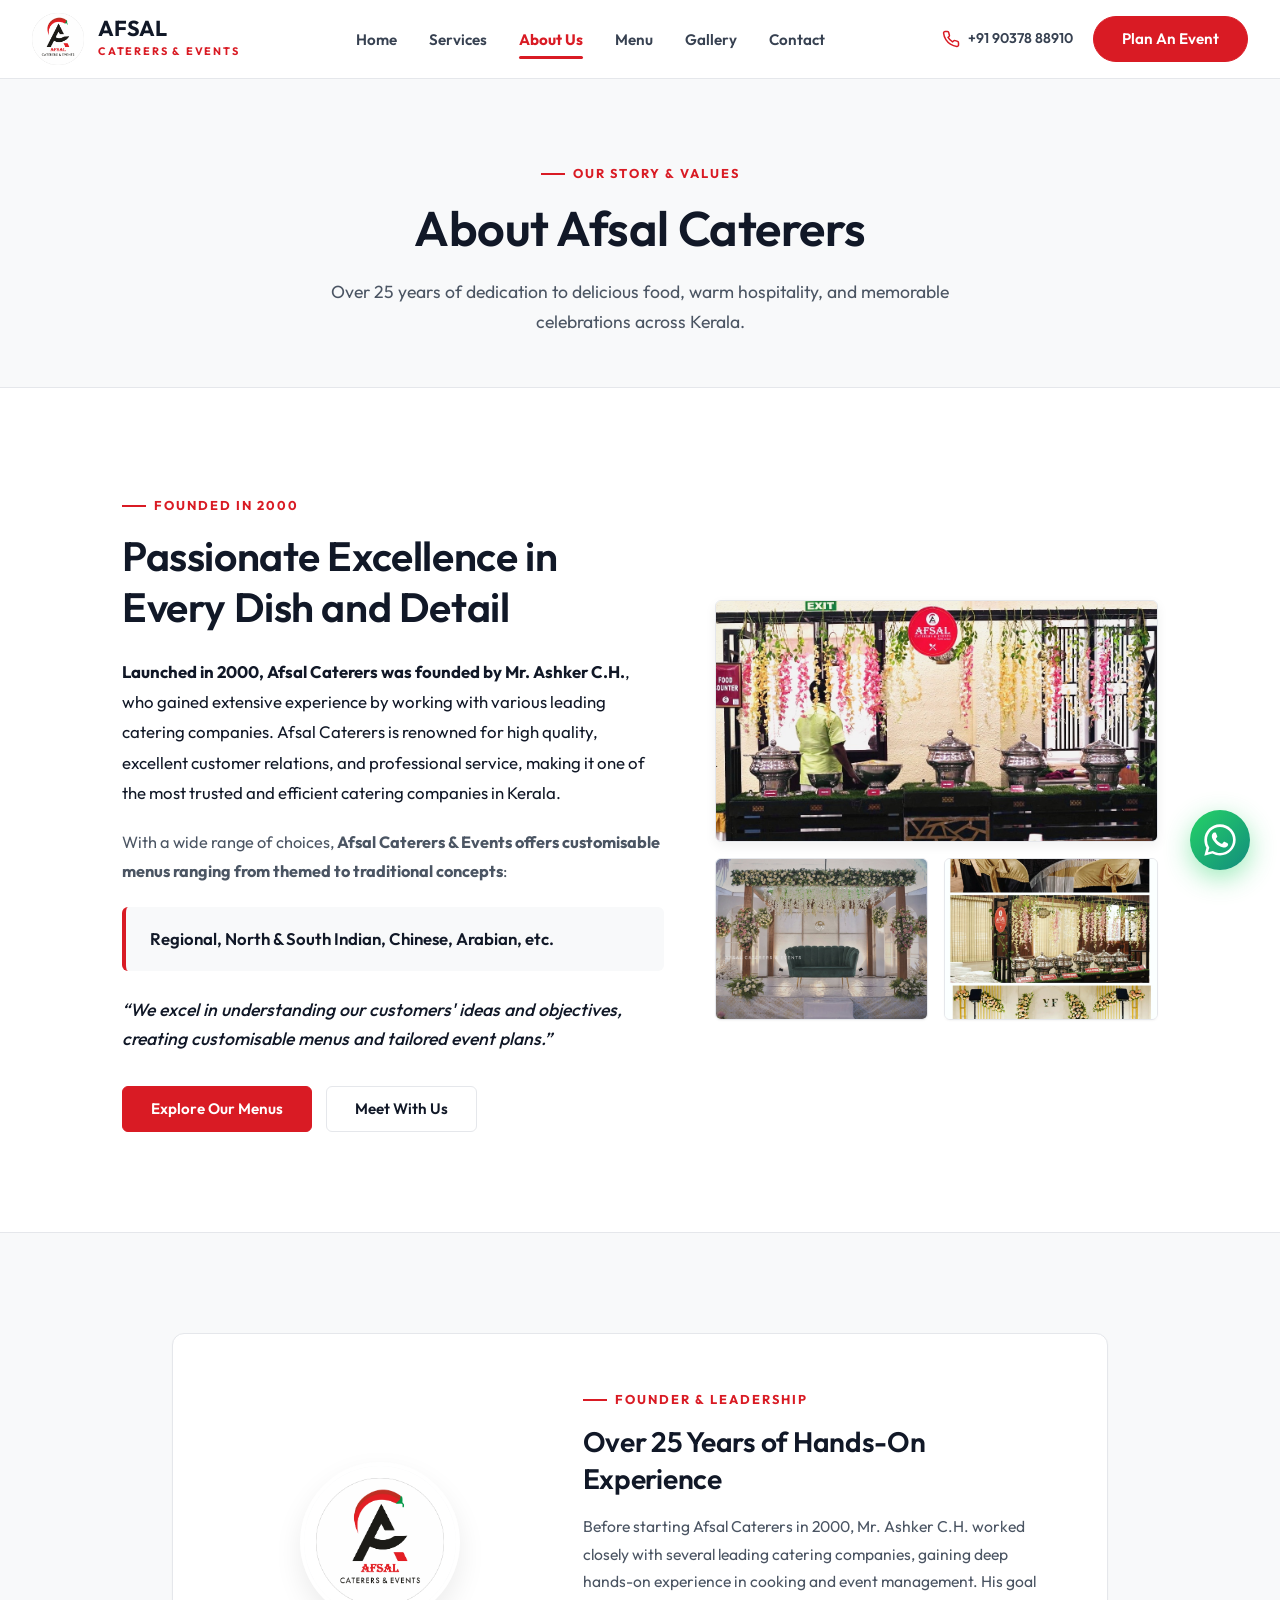
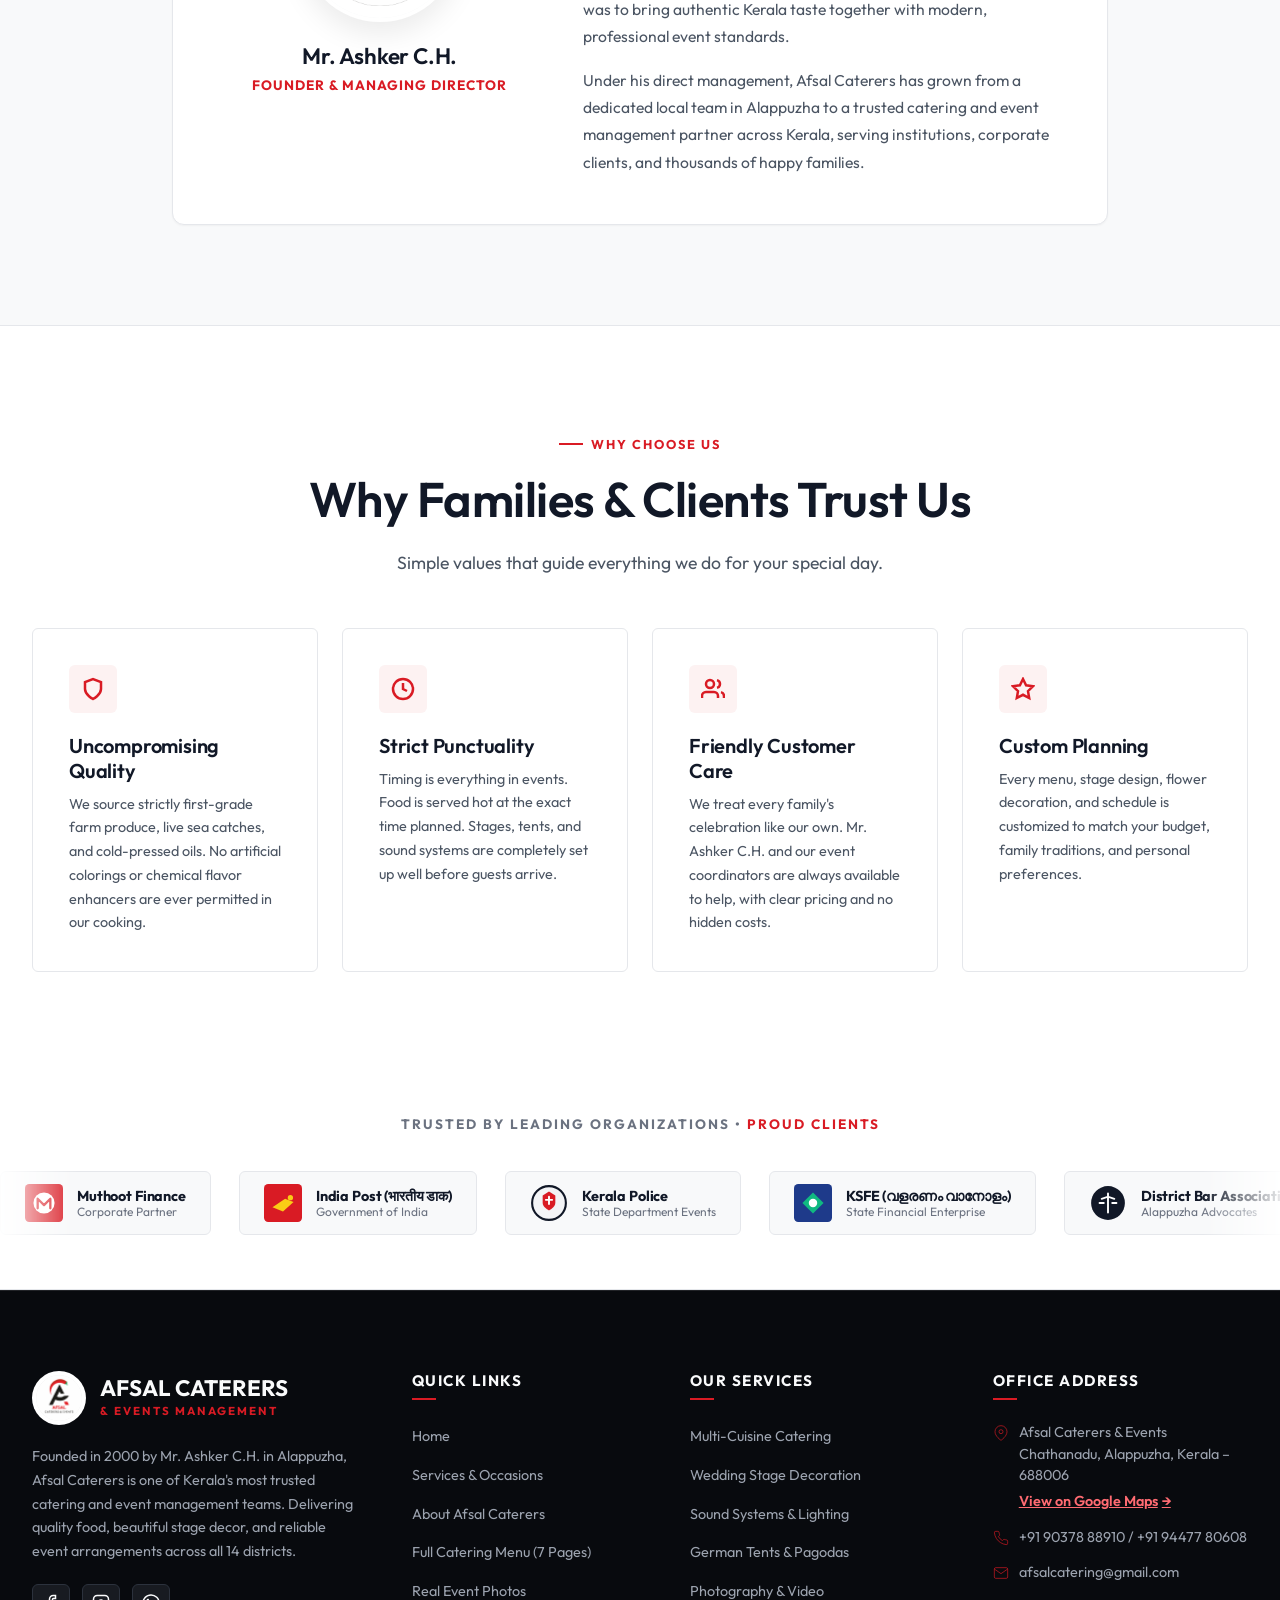
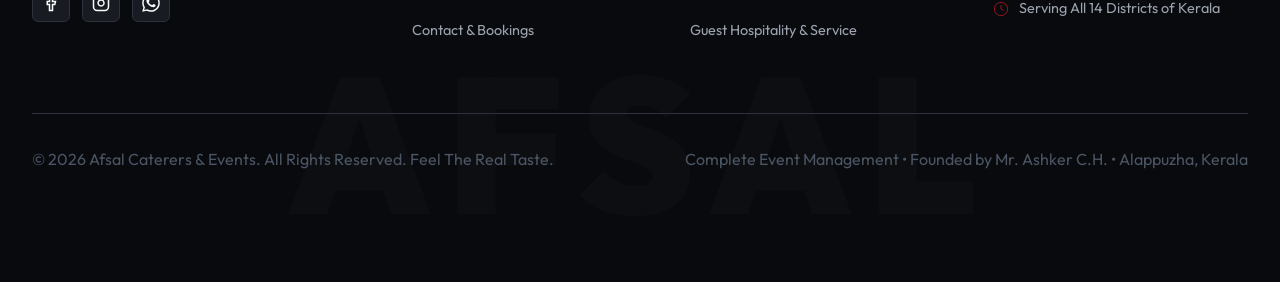
==== commit e4532b9d: "Update event imagery, service card hover effects, and social links - Updated Bento and Services card" ====
--- a/about.html
+++ b/about.html
@@ -83,7 +83,7 @@
             <span class="section-tag">Our Story &amp; Values</span>
             <h1 class="section-title">About Afsal Caterers</h1>
             <p class="section-desc">
-                Over 24 years of dedication to delicious food, warm hospitality, and memorable celebrations across Kerala.
+                Over 25 years of dedication to delicious food, warm hospitality, and memorable celebrations across Kerala.
             </p>
         </div>
     </section>
@@ -154,7 +154,7 @@
 
                 <div>
                     <span class="section-tag">Founder &amp; Leadership</span>
-                    <h3 style="font-size: clamp(1.4rem, 2.2vw, 1.8rem); margin-bottom: 16px; color: var(--text-main); line-height: 1.3;">Over 24 Years of Hands-On Experience</h3>
+                    <h3 style="font-size: clamp(1.4rem, 2.2vw, 1.8rem); margin-bottom: 16px; color: var(--text-main); line-height: 1.3;">Over 25 Years of Hands-On Experience</h3>
                     <p style="font-size: 0.98rem; line-height: 1.75; color: var(--text-secondary); margin-bottom: 16px;">
                         Before starting Afsal Caterers in 2000, Mr. Ashker C.H. worked closely with several leading catering companies, gaining deep hands-on experience in cooking and event management. His goal was to bring authentic Kerala taste together with modern, professional event standards.
                     </p>
@@ -222,59 +222,129 @@
     <!-- Proud Clients Marquee Section -->
     <section class="marquee-section" aria-label="Our Esteemed Clients">
         <div class="marquee-header">
-            <h2 class="marquee-subtitle">Trusted by Leading Organizations &bull; <span>Proud Clients (2023 &ndash; 2024)</span></h2>
+            <h2 class="marquee-subtitle">Trusted by Leading Organizations &bull; <span>Proud Clients</span></h2>
         </div>
         <div class="marquee-container">
             <div class="marquee-track">
-                <div class="client-badge-card">
-                    <div class="client-badge-icon"><svg viewBox="0 0 36 36" fill="none"><rect width="36" height="36" rx="4" fill="#D91B24"/><circle cx="18" cy="18" r="10" fill="#FFFFFF"/><path d="M12 23V14L18 20L24 14V23" stroke="#D91B24" stroke-width="2.2" stroke-linecap="round" stroke-linejoin="round"/></svg></div>
-                    <div class="client-badge-info"><h4>Muthoot Finance</h4><p>Corporate Events</p></div>
-                </div>
-                <div class="client-badge-card">
-                    <div class="client-badge-icon"><svg viewBox="0 0 36 36" fill="none"><rect width="36" height="36" rx="4" fill="#D91B24"/><path d="M8 22L20 14L28 17L18 26L8 22Z" fill="#FACC15"/><circle cx="25" cy="13" r="2.5" fill="#FACC15"/></svg></div>
-                    <div class="client-badge-info"><h4>India Post (भारतीय डाक)</h4><p>Government of India</p></div>
-                </div>
-                <div class="client-badge-card">
-                    <div class="client-badge-icon"><svg viewBox="0 0 36 36" fill="none"><circle cx="18" cy="18" r="16" stroke="#111827" stroke-width="2" fill="#F3F4F6"/><path d="M18 7L24 11V18C24 22 18 25 18 25C18 25 12 22 12 18V11L18 7Z" fill="#D91B24"/></svg></div>
-                    <div class="client-badge-info"><h4>Kerala Police</h4><p>Department Events</p></div>
-                </div>
-                <div class="client-badge-card">
-                    <div class="client-badge-icon"><svg viewBox="0 0 36 36" fill="none"><rect width="36" height="36" rx="4" fill="#1E3A8A"/><polygon points="8,18 18,8 28,18 18,28" fill="#10B981"/></svg></div>
-                    <div class="client-badge-info"><h4>KSFE (വളരണം വാണോളം)</h4><p>State Enterprise</p></div>
-                </div>
-                <div class="client-badge-card">
-                    <div class="client-badge-icon"><svg viewBox="0 0 36 36" fill="none"><circle cx="18" cy="18" r="16" fill="#111827"/><path d="M18 9V27M12 14L18 12L24 14" stroke="#FFFFFF" stroke-width="2"/></svg></div>
-                    <div class="client-badge-info"><h4>District Bar Association</h4><p>Alappuzha Advocates</p></div>
-                </div>
-                <div class="client-badge-card">
-                    <div class="client-badge-icon"><svg viewBox="0 0 36 36" fill="none"><circle cx="18" cy="18" r="16" stroke="#D91B24" stroke-width="2" fill="#FFFFFF"/><path d="M18 8V28" stroke="#111827" stroke-width="2"/></svg></div>
-                    <div class="client-badge-info"><h4>TD Vandanam Medical College</h4><p>Alumni &amp; Faculty Events</p></div>
-                </div>
-            </div>
-            <div class="marquee-track" aria-hidden="true">
-                <div class="client-badge-card">
-                    <div class="client-badge-icon"><svg viewBox="0 0 36 36" fill="none"><rect width="36" height="36" rx="4" fill="#D91B24"/><circle cx="18" cy="18" r="10" fill="#FFFFFF"/><path d="M12 23V14L18 20L24 14V23" stroke="#D91B24" stroke-width="2.2" stroke-linecap="round" stroke-linejoin="round"/></svg></div>
-                    <div class="client-badge-info"><h4>Muthoot Finance</h4><p>Corporate Events</p></div>
-                </div>
-                <div class="client-badge-card">
-                    <div class="client-badge-icon"><svg viewBox="0 0 36 36" fill="none"><rect width="36" height="36" rx="4" fill="#D91B24"/><path d="M8 22L20 14L28 17L18 26L8 22Z" fill="#FACC15"/><circle cx="25" cy="13" r="2.5" fill="#FACC15"/></svg></div>
-                    <div class="client-badge-info"><h4>India Post (भारतीय डाक)</h4><p>Government of India</p></div>
-                </div>
-                <div class="client-badge-card">
-                    <div class="client-badge-icon"><svg viewBox="0 0 36 36" fill="none"><circle cx="18" cy="18" r="16" stroke="#111827" stroke-width="2" fill="#F3F4F6"/><path d="M18 7L24 11V18C24 22 18 25 18 25C18 25 12 22 12 18V11L18 7Z" fill="#D91B24"/></svg></div>
-                    <div class="client-badge-info"><h4>Kerala Police</h4><p>Department Events</p></div>
-                </div>
-                <div class="client-badge-card">
-                    <div class="client-badge-icon"><svg viewBox="0 0 36 36" fill="none"><rect width="36" height="36" rx="4" fill="#1E3A8A"/><polygon points="8,18 18,8 28,18 18,28" fill="#10B981"/></svg></div>
-                    <div class="client-badge-info"><h4>KSFE (വളരണം വാണോളം)</h4><p>State Enterprise</p></div>
-                </div>
-                <div class="client-badge-card">
-                    <div class="client-badge-icon"><svg viewBox="0 0 36 36" fill="none"><circle cx="18" cy="18" r="16" fill="#111827"/><path d="M18 9V27M12 14L18 12L24 14" stroke="#FFFFFF" stroke-width="2"/></svg></div>
-                    <div class="client-badge-info"><h4>District Bar Association</h4><p>Alappuzha Advocates</p></div>
-                </div>
-                <div class="client-badge-card">
-                    <div class="client-badge-icon"><svg viewBox="0 0 36 36" fill="none"><circle cx="18" cy="18" r="16" stroke="#D91B24" stroke-width="2" fill="#FFFFFF"/><path d="M18 8V28" stroke="#111827" stroke-width="2"/></svg></div>
-                    <div class="client-badge-info"><h4>TD Vandanam Medical College</h4><p>Alumni &amp; Faculty Events</p></div>
+                <!-- 1. Muthoot Finance -->
+                <div class="client-badge-card">
+                    <div class="client-badge-icon">
+                        <svg viewBox="0 0 36 36" fill="none"><rect width="36" height="36" rx="4" fill="#D91B24"/><circle cx="18" cy="18" r="10" fill="#FFFFFF"/><path d="M12 23V14L18 20L24 14V23" stroke="#D91B24" stroke-width="2.2" stroke-linecap="round" stroke-linejoin="round"/></svg>
+                    </div>
+                    <div class="client-badge-info">
+                        <h4>Muthoot Finance</h4>
+                        <p>Corporate Partner</p>
+                    </div>
+                </div>
+
+                <!-- 2. India Post -->
+                <div class="client-badge-card">
+                    <div class="client-badge-icon">
+                        <svg viewBox="0 0 36 36" fill="none"><rect width="36" height="36" rx="4" fill="#D91B24"/><path d="M8 22L20 14L28 17L18 26L8 22Z" fill="#FACC15"/><circle cx="25" cy="13" r="2.5" fill="#FACC15"/></svg>
+                    </div>
+                    <div class="client-badge-info">
+                        <h4>India Post (भारतीय डाक)</h4>
+                        <p>Government of India</p>
+                    </div>
+                </div>
+
+                <!-- 3. Kerala Police -->
+                <div class="client-badge-card">
+                    <div class="client-badge-icon">
+                        <svg viewBox="0 0 36 36" fill="none"><circle cx="18" cy="18" r="16" stroke="#111827" stroke-width="2" fill="#F3F4F6"/><path d="M18 7L24 11V18C24 22 18 25 18 25C18 25 12 22 12 18V11L18 7Z" fill="#D91B24"/><path d="M18 12V19M15 15H21" stroke="#FFFFFF" stroke-width="1.8" stroke-linecap="round"/></svg>
+                    </div>
+                    <div class="client-badge-info">
+                        <h4>Kerala Police</h4>
+                        <p>State Department Events</p>
+                    </div>
+                </div>
+
+                <!-- 4. KSFE -->
+                <div class="client-badge-card">
+                    <div class="client-badge-icon">
+                        <svg viewBox="0 0 36 36" fill="none"><rect width="36" height="36" rx="4" fill="#1E3A8A"/><polygon points="8,18 18,8 28,18 18,28" fill="#10B981"/><circle cx="18" cy="18" r="4" fill="#FFFFFF"/></svg>
+                    </div>
+                    <div class="client-badge-info">
+                        <h4>KSFE (വളരണം വാനോളം)</h4>
+                        <p>State Financial Enterprise</p>
+                    </div>
+                </div>
+
+                <!-- 5. District Bar Association -->
+                <div class="client-badge-card">
+                    <div class="client-badge-icon">
+                        <svg viewBox="0 0 36 36" fill="none"><circle cx="18" cy="18" r="16" fill="#111827"/><path d="M18 9V27M12 14L18 12L24 14M10 18L14 18M22 18L26 18" stroke="#FFFFFF" stroke-width="1.8" stroke-linecap="round"/></svg>
+                    </div>
+                    <div class="client-badge-info">
+                        <h4>District Bar Association</h4>
+                        <p>Alappuzha Advocates</p>
+                    </div>
+                </div>
+
+                <!-- 6. TD Vandanam Medical College -->
+                <div class="client-badge-card">
+                    <div class="client-badge-icon">
+                        <svg viewBox="0 0 36 36" fill="none"><circle cx="18" cy="18" r="16" stroke="#D91B24" stroke-width="2" fill="#FFFFFF"/><path d="M18 8V28M13 14C15 12 21 12 23 15C25 18 16 20 18 24" stroke="#111827" stroke-width="2" stroke-linecap="round"/></svg>
+                    </div>
+                    <div class="client-badge-info">
+                        <h4>TD Vandanam Medical College</h4>
+                        <p>Alumni &amp; Faculty Galas</p>
+                    </div>
+                </div>
+
+                <!-- 7. Income Tax Department -->
+                <div class="client-badge-card">
+                    <div class="client-badge-icon">
+                        <svg viewBox="0 0 36 36" fill="none"><circle cx="18" cy="18" r="16" fill="#F8FAFC" stroke="#059669" stroke-width="2"/><path d="M18 9V17M15 12H21M13 22C15 24 21 24 23 22" stroke="#059669" stroke-width="2" stroke-linecap="round"/><path d="M11 26H25" stroke="#D91B24" stroke-width="2.5"/></svg>
+                    </div>
+                    <div class="client-badge-info">
+                        <h4>Income Tax Department</h4>
+                        <p>Government of India</p>
+                    </div>
+                </div>
+
+                <!-- 8. KMSRA -->
+                <div class="client-badge-card">
+                    <div class="client-badge-icon">
+                        <svg viewBox="0 0 36 36" fill="none"><circle cx="18" cy="18" r="16" fill="#D91B24"/><path d="M14 24V16C14 14 17 14 18 15C19 14 22 14 22 16V24" stroke="#FFFFFF" stroke-width="2" stroke-linecap="round"/><rect x="13" y="24" width="10" height="4" rx="1" fill="#FFFFFF"/></svg>
+                    </div>
+                    <div class="client-badge-info">
+                        <h4>KMSRA</h4>
+                        <p>Kerala Medical Assoc.</p>
+                    </div>
+                </div>
+
+                <!-- 9. Leo XIII HSS School -->
+                <div class="client-badge-card">
+                    <div class="client-badge-icon">
+                        <svg viewBox="0 0 36 36" fill="none"><path d="M8 8H28V20C28 26 18 30 18 30C18 30 8 26 8 20V8Z" fill="#111827"/><path d="M18 12L21 18H15L18 12Z" fill="#D91B24"/></svg>
+                    </div>
+                    <div class="client-badge-info">
+                        <h4>Leo XIII HSS School</h4>
+                        <p>Nirakkoottu Programme</p>
+                    </div>
+                </div>
+
+                <!-- 10. JSS Gouriyamma Programme -->
+                <div class="client-badge-card">
+                    <div class="client-badge-icon">
+                        <svg viewBox="0 0 36 36" fill="none"><rect width="36" height="36" rx="4" fill="#D91B24"/><polygon points="18,10 20,15 26,15 21,18 23,24 18,20 13,24 15,18 10,15 16,15" fill="#FFFFFF"/></svg>
+                    </div>
+                    <div class="client-badge-info">
+                        <h4>JSS Gouriyamma Programme</h4>
+                        <p>State Commemoration</p>
+                    </div>
+                </div>
+
+                <!-- 11. IAPA -->
+                <div class="client-badge-card">
+                    <div class="client-badge-icon">
+                        <svg viewBox="0 0 36 36" fill="none"><circle cx="18" cy="18" r="16" fill="#F0FDF4" stroke="#16A34A" stroke-width="2"/><path d="M18 6C11 6 11 18 18 18C25 18 25 30 18 30" stroke="#16A34A" stroke-width="2"/><circle cx="18" cy="12" r="2" fill="#16A34A"/><circle cx="18" cy="24" r="2" fill="#D91B24"/></svg>
+                    </div>
+                    <div class="client-badge-info">
+                        <h4>Indian Acupuncture Assoc.</h4>
+                        <p>National Conference</p>
+                    </div>
                 </div>
             </div>
         </div>
@@ -298,7 +368,7 @@
                         Founded in 2000 by Mr. Ashker C.H. in Alappuzha, Afsal Caterers is one of Kerala's most trusted catering and event management teams. Delivering quality food, beautiful stage decor, and reliable event arrangements across all 14 districts.
                     </p>
                     <div class="footer-social-row">
-                        <a href="https://www.facebook.com/afsalcateringalpy/" class="footer-social-link" aria-label="Facebook" target="_blank" rel="noopener">
+                        <a href="https://www.facebook.com/share/19Wtpn7Ktn/" class="footer-social-link" aria-label="Facebook" target="_blank" rel="noopener">
                             <svg width="18" height="18" viewBox="0 0 24 24" fill="none" stroke="currentColor" stroke-width="2"><path d="M18 2h-3a5 5 0 0 0-5 5v3H7v4h3v8h4v-8h3l1-4h-4V7a1 1 0 0 1 1-1h3z"/></svg>
                         </a>
                         <a href="https://www.instagram.com/afsalcaterers/" class="footer-social-link" aria-label="Instagram" target="_blank" rel="noopener">
--- a/css/style.css
+++ b/css/style.css
@@ -1016,6 +1016,9 @@
     overflow: hidden;
     user-select: none;
     position: relative;
+    width: 100%;
+    flex-wrap: nowrap;
+    align-items: center;
 }
 
 .marquee-container::before,
@@ -1050,11 +1053,13 @@
     flex-shrink: 0;
     align-items: center;
     gap: 28px;
-    animation: scrollMarquee 38s linear infinite;
     padding: 10px 0;
-}
-
-.marquee-track:hover {
+    padding-right: 28px;
+    animation: scrollMarquee 42s linear infinite;
+    will-change: transform;
+}
+
+.marquee-container:hover .marquee-track {
     animation-play-state: paused;
 }
 
@@ -1076,15 +1081,15 @@
     border-radius: var(--radius-sm);
     padding: 12px 24px;
     white-space: nowrap;
-    transition: var(--transition);
+    transition: border-color 0.25s ease, background-color 0.25s ease, box-shadow 0.25s ease;
     cursor: default;
+    flex-shrink: 0;
 }
 
 .client-badge-card:hover {
     border-color: var(--brand-red);
     background-color: #FFFFFF;
-    box-shadow: var(--shadow-md);
-    transform: translateY(-2px);
+    box-shadow: 0 8px 24px rgba(217, 27, 36, 0.08);
 }
 
 .client-badge-icon {
@@ -1549,11 +1554,12 @@
     margin-bottom: 12px;
     display: block;
     letter-spacing: -1px;
-}
-
-.service-deep-card:hover .service-deep-number {
+    transition: color 0.3s ease;
+}
+
+.service-deep-card:hover .service-deep-number,
+.service-grid-card:hover .service-deep-number {
     color: var(--brand-red);
-    transition: color 0.3s ease;
 }
 
 .service-deep-title {
@@ -3323,86 +3329,318 @@
     .lightbox-next-btn { right: 10px; }
 }
 
+@media (max-width: 900px) {
+    .hero-video-frame-inner {
+        aspect-ratio: 4 / 3;
+        height: 480px;
+        max-height: 520px;
+        border-radius: 16px;
+    }
+}
+
 @media (max-width: 768px) {
-    .container {
-        padding: 0 20px;
+    html {
+        font-size: 15px;
+    }
+    .container, .container-narrow {
+        padding: 0 18px;
+    }
+    .section-padding {
+        padding: 55px 0;
     }
     .site-header .nav-wrap {
-        height: 68px;
-    }
-    .desktop-nav {
-        display: none;
-    }
-    .nav-phone-link {
-        display: none;
-    }
-    .nav-action .btn {
+        height: 64px;
+    }
+    .desktop-nav,
+    .nav-phone-link,
+    .nav-action .btn,
+    .top-bar {
         display: none;
     }
     .hamburger {
         display: flex;
     }
+
+    /* Headings & Typography Refinement */
+    h1 { font-size: 1.85rem; line-height: 1.25; }
+    h2 { font-size: 1.65rem; line-height: 1.25; }
+    h3 { font-size: 1.3rem; line-height: 1.3; }
+    h4 { font-size: 1.02rem; }
+
+    .section-title {
+        font-size: 1.7rem !important;
+        margin-bottom: 10px;
+        line-height: 1.25;
+    }
+    .section-desc {
+        font-size: 0.94rem !important;
+        line-height: 1.6;
+        max-width: 100%;
+    }
+    .section-tag {
+        font-size: 0.72rem;
+        letter-spacing: 1.5px;
+        margin-bottom: 8px;
+    }
+
+    /* Lengthy Cinematic Hero Video Showcase on Mobile */
     .hero-framed-section {
-        padding: 20px 0 40px;
+        padding: 16px 0 36px;
+    }
+    .hero-header-minimal {
+        margin-bottom: 14px;
     }
     .hero-prestige-badge {
-        font-size: 0.8rem;
-        padding: 6px 16px;
+        font-size: 0.78rem;
+        padding: 6px 14px;
+        gap: 8px;
+    }
+    .hero-video-frame-wrap {
+        margin: 0 auto;
     }
     .hero-video-frame-inner {
         border-radius: 16px;
-        aspect-ratio: 16 / 9;
+        aspect-ratio: auto;
+        height: 500px; /* Lengthy tall cinematic frame on mobile */
+        min-height: 460px;
+        max-height: 560px;
+    }
+    .hero-frame-video {
+        width: 100%;
+        height: 100%;
+        object-fit: cover;
+        object-position: center 30%;
     }
     .frame-tag-badge {
+        font-size: 0.72rem;
+        padding: 5px 12px;
+        gap: 6px;
+    }
+    .frame-tag-badge.top-left {
+        top: 14px;
+        left: 14px;
+    }
+    .frame-tag-badge.top-right {
+        top: 14px;
+        right: 14px;
         font-size: 0.7rem;
-        padding: 4px 10px;
-    }
+    }
+
+    /* Proof Metrics Bar */
     .hero-metrics-bar {
-        grid-template-columns: 1fr;
-        gap: 20px;
-        padding: 24px 20px;
+        grid-template-columns: 1fr 1fr;
+        gap: 20px 14px;
+        padding: 22px 16px;
+        margin-top: 24px;
+        border-radius: 14px;
+    }
+    .hero-metrics-bar .metric-divider {
+        display: none;
+    }
+    .metric-number {
+        font-size: 1.75rem;
+    }
+    .metric-plus {
+        font-size: 1.15rem;
+    }
+    .metric-title {
+        font-size: 0.78rem;
+        letter-spacing: 0.4px;
+    }
+    .metric-sub {
+        font-size: 0.72rem;
+    }
+
+    /* Bento Cards Showcase */
+    .bento-grid {
+        gap: 16px;
+        margin-top: 32px;
     }
     .bento-card.span-7,
     .bento-card.span-5,
     .bento-card.span-4 {
         grid-column: span 12;
-        min-height: 360px;
-    }
-    .top-bar {
-        display: none;
+        min-height: 340px;
+        border-radius: 14px;
+    }
+    .bento-card-body {
+        padding: 18px 20px;
+    }
+    .bento-card-title {
+        font-size: 1.25rem !important;
+        margin-bottom: 8px;
+    }
+    .bento-pill {
+        font-size: 0.7rem;
+        padding: 3px 8px;
+    }
+    .bento-number {
+        font-size: 1.15rem;
+    }
+    .bento-badge-pill {
+        font-size: 0.68rem;
+        padding: 4px 10px;
+    }
+
+    /* Subpage Hero */
+    .hero-editorial {
+        padding: 45px 0 55px;
     }
     .hero-title {
-        font-size: 2.2rem;
+        font-size: 1.85rem !important;
+        line-height: 1.22;
+        margin-bottom: 12px;
+    }
+    .hero-lead {
+        font-size: 0.95rem !important;
+        line-height: 1.6;
+        margin-bottom: 22px;
+    }
+    .hero-badge-pill {
+        font-size: 0.74rem;
+        padding: 5px 12px;
+        margin-bottom: 14px;
     }
     .hero-stats-row {
         grid-template-columns: 1fr;
         gap: 16px;
     }
-    .services-grid {
-        grid-template-columns: 1fr;
-    }
-    .gallery-masonry-grid {
-        grid-template-columns: 1fr;
-    }
-    .menu-dishes-grid {
-        grid-template-columns: 1fr;
-    }
-    .form-grid-2 {
-        grid-template-columns: 1fr;
-    }
-    .booking-form-card {
-        padding: 24px;
-    }
+
+    /* About Section */
+    .about-preview-section {
+        padding: 55px 0;
+    }
+    .about-lead-text {
+        font-size: 0.98rem !important;
+        line-height: 1.65;
+        margin-bottom: 12px;
+    }
+    .about-sub-text {
+        font-size: 0.9rem !important;
+        line-height: 1.6;
+    }
+    .about-feature-img {
+        height: 280px;
+    }
+
+    /* Marquee */
+    .marquee-section {
+        padding: 32px 0 28px;
+    }
+    .marquee-subtitle {
+        font-size: 0.75rem;
+        letter-spacing: 1px;
+        padding: 0 12px;
+    }
+    .client-badge-card {
+        padding: 8px 16px;
+        gap: 10px;
+    }
+    .client-badge-info h4 {
+        font-size: 0.82rem;
+    }
+    .client-badge-info p {
+        font-size: 0.7rem;
+    }
+
+    /* Grids & Forms */
+    .services-grid,
+    .gallery-masonry-grid,
+    .menu-dishes-grid,
+    .form-grid-2,
+    .testimonials-grid,
     .footer-top-grid {
         grid-template-columns: 1fr;
     }
+    .booking-form-card {
+        padding: 22px 18px;
+    }
+    .booking-form-card h3 {
+        font-size: 1.3rem;
+    }
+    .form-subtitle {
+        font-size: 0.88rem;
+        margin-bottom: 18px;
+    }
+    .form-input, .form-select, .form-textarea {
+        padding: 11px 14px;
+        font-size: 0.9rem;
+    }
+
+    /* Quote Strip */
     .custom-quote-strip {
-        padding: 30px 24px;
+        padding: 26px 20px;
         flex-direction: column;
         text-align: center;
-    }
-    .testimonials-grid {
-        grid-template-columns: 1fr;
+        gap: 16px;
+    }
+}
+
+@media (max-width: 480px) {
+    html {
+        font-size: 14.5px;
+    }
+    .container, .container-narrow {
+        padding: 0 14px;
+    }
+    .section-padding {
+        padding: 45px 0;
+    }
+    .section-title {
+        font-size: 1.48rem !important;
+    }
+    .section-desc {
+        font-size: 0.88rem !important;
+    }
+    .hero-title {
+        font-size: 1.55rem !important;
+    }
+    .hero-lead {
+        font-size: 0.88rem !important;
+    }
+    .hero-video-frame-inner {
+        height: 450px; /* High-impact vertical aspect ratio on compact phones */
+        min-height: 420px;
+        border-radius: 14px;
+    }
+    .frame-tag-badge {
+        font-size: 0.68rem;
+        padding: 4px 10px;
+    }
+    .frame-tag-badge.top-left {
+        top: 10px;
+        left: 10px;
+    }
+    .frame-tag-badge.top-right {
+        top: 10px;
+        right: 10px;
+        font-size: 0.65rem;
+    }
+    .hero-metrics-bar {
+        grid-template-columns: 1fr 1fr;
+        gap: 14px 10px;
+        padding: 16px 12px;
+    }
+    .metric-number {
+        font-size: 1.5rem;
+    }
+    .metric-plus {
+        font-size: 1rem;
+    }
+    .metric-title {
+        font-size: 0.72rem;
+    }
+    .metric-sub {
+        font-size: 0.66rem;
+    }
+    .btn {
+        padding: 11px 18px;
+        font-size: 0.86rem;
+    }
+    .bento-card.span-7,
+    .bento-card.span-5,
+    .bento-card.span-4 {
+        min-height: 310px;
     }
 }
 
@@ -4654,11 +4892,16 @@
 .process-step-num {
     font-family: var(--font-heading);
     font-size: 2.2rem;
-    color: var(--brand-red);
+    color: rgba(217, 27, 36, 0.25);
     font-weight: 700;
     display: block;
     margin-bottom: 12px;
     line-height: 1;
+    transition: color 0.3s ease;
+}
+
+.process-step-card:hover .process-step-num {
+    color: var(--brand-red);
 }
 
 /* Tablet & Mobile Responsive Adjustments (<= 900px) */
@@ -4715,61 +4958,68 @@
 /* Mobile Screen Precision (<= 600px) */
 @media (max-width: 600px) {
     .section-padding {
-        padding: 60px 0;
+        padding: 50px 0;
     }
 
     .services-deep-list {
-        gap: 24px;
+        gap: 20px;
     }
 
     .service-deep-card,
     .service-deep-card.reverse {
-        padding: 22px 18px;
+        padding: 20px 16px;
         border-radius: var(--radius-md);
     }
 
     .service-deep-number {
-        font-size: 2.2rem;
-        margin-bottom: 8px;
+        font-size: 1.65rem;
+        margin-bottom: 6px;
     }
 
     .service-deep-title {
-        font-size: 1.4rem;
-        margin-bottom: 12px;
+        font-size: 1.22rem;
+        margin-bottom: 10px;
     }
 
     .service-deep-desc {
-        font-size: 0.94rem;
-        line-height: 1.65;
+        font-size: 0.9rem;
+        line-height: 1.6;
+        margin-bottom: 16px;
+    }
+
+    .service-deep-features {
+        gap: 8px;
         margin-bottom: 18px;
     }
 
-    .service-deep-features {
-        gap: 10px;
-        margin-bottom: 22px;
-    }
-
     .service-deep-features li {
-        font-size: 0.88rem;
+        font-size: 0.84rem;
     }
 
     .service-deep-card .btn {
         width: 100%;
+        padding: 12px 18px;
+        font-size: 0.88rem;
     }
 
     .service-grid-card {
-        padding: 22px 18px;
+        padding: 20px 16px;
     }
 
     .services-divisions-grid,
     .process-steps-grid {
         grid-template-columns: 1fr;
-        gap: 16px;
-        margin-top: 32px;
+        gap: 14px;
+        margin-top: 24px;
     }
 
     .process-step-card {
-        padding: 22px 18px;
+        padding: 20px 16px;
+    }
+
+    .process-step-num {
+        font-size: 1.8rem;
+        margin-bottom: 8px;
     }
 
     .about-story-subgrid {
@@ -4779,17 +5029,22 @@
 
     .about-pillars-grid {
         grid-template-columns: 1fr;
-        gap: 16px;
-        margin-top: 32px;
+        gap: 14px;
+        margin-top: 24px;
+    }
+
+    .founder-card-grid {
+        padding: 26px 18px;
+        gap: 20px;
     }
 
     .about-img-badge {
-        bottom: 14px;
-        left: 14px;
-        font-size: 0.76rem;
-        padding: 8px 14px;
-    }
-}
-
-
-
+        bottom: 12px;
+        left: 12px;
+        font-size: 0.72rem;
+        padding: 6px 12px;
+    }
+}
+
+
+
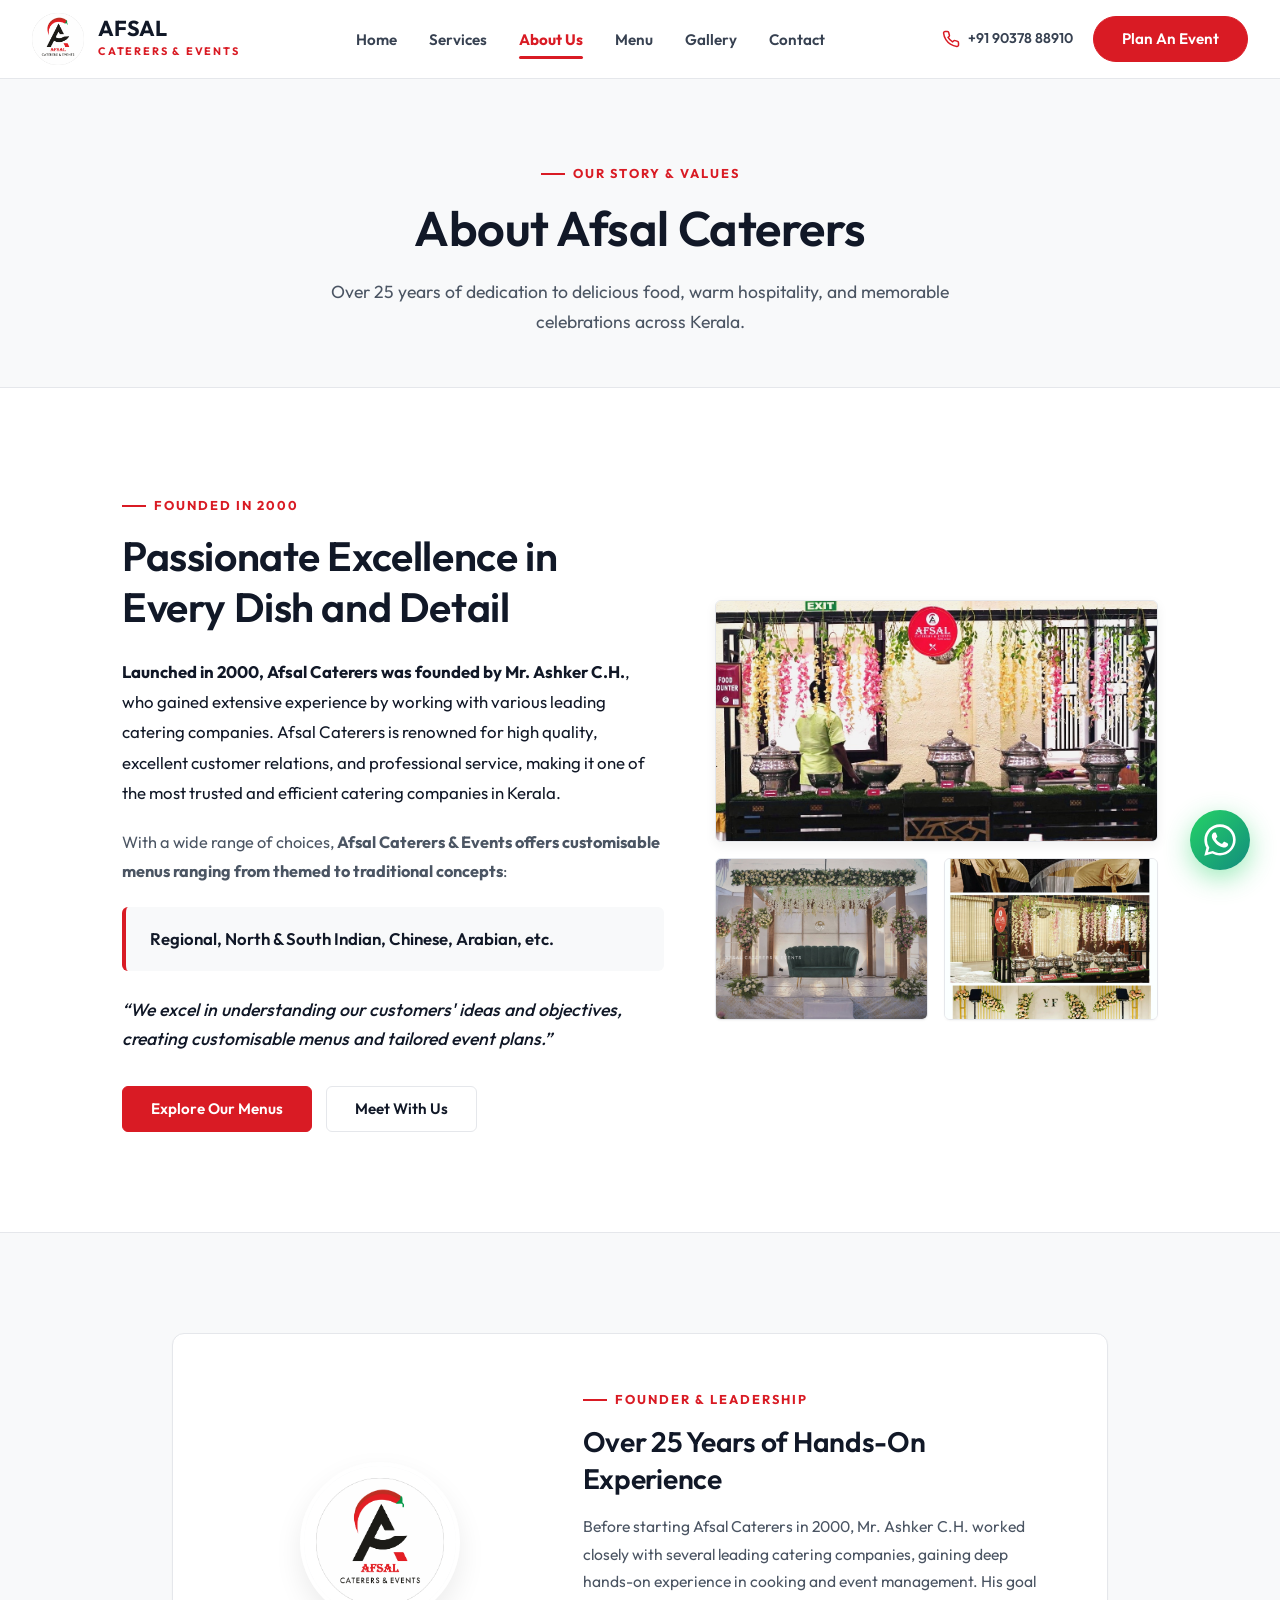
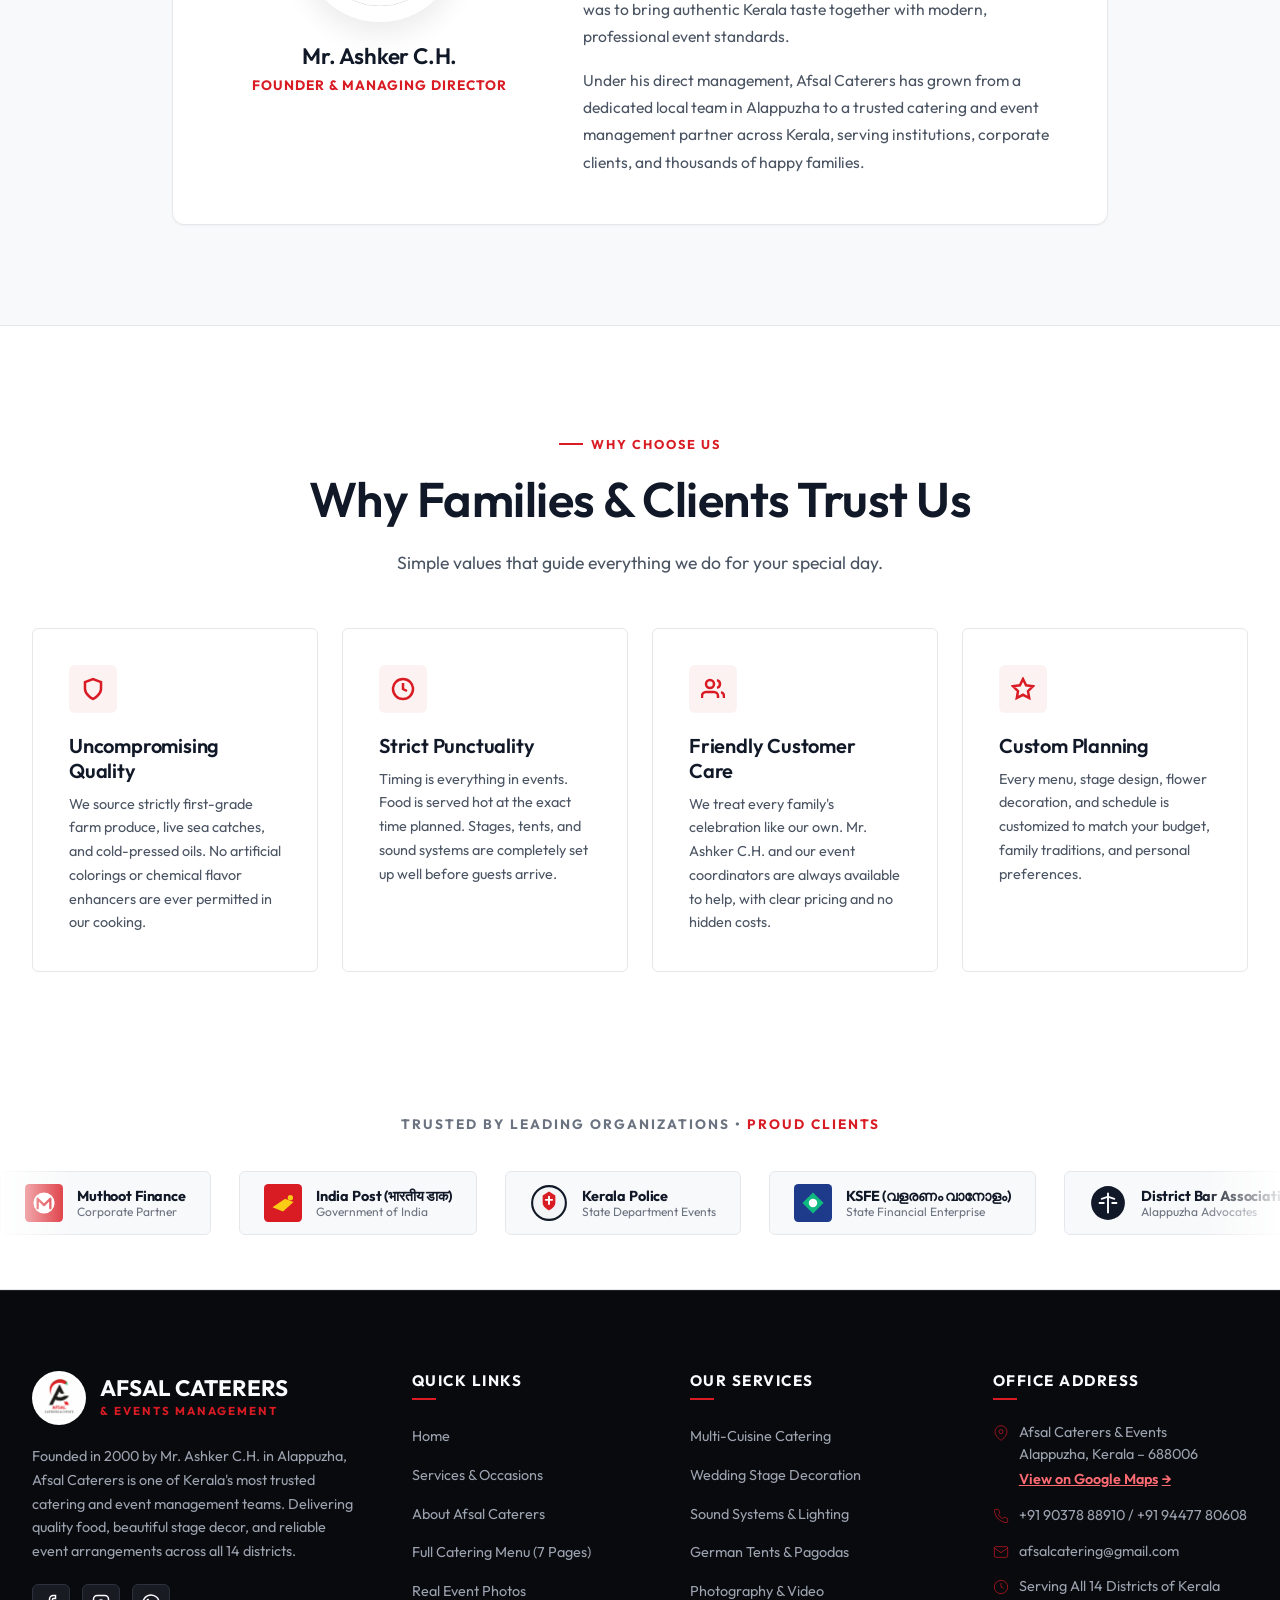
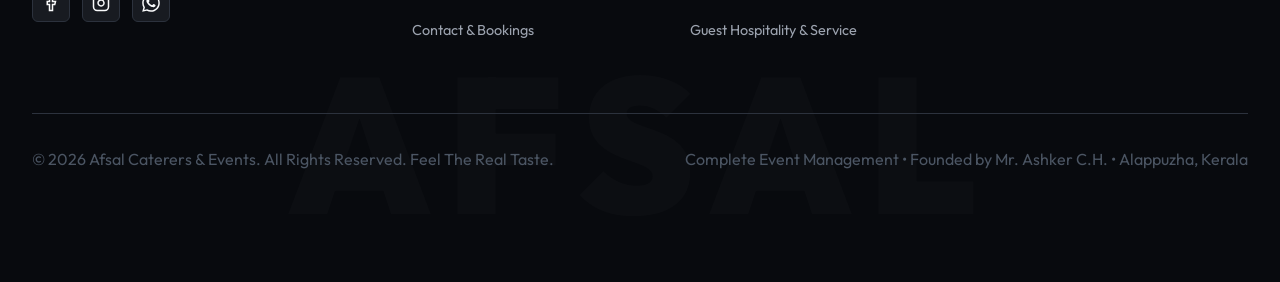
==== commit 98d7b1b8: "feat(seo): complete local SEO optimization, JSON-LD schemas, sitemap and meta tags" ====
--- a/about.html
+++ b/about.html
@@ -3,23 +3,66 @@
 <head>
     <meta charset="UTF-8">
     <meta name="viewport" content="width=device-width, initial-scale=1.0">
-    <title>About Us | Afsal Caterers &amp; Events Kerala</title>
-    <meta name="description" content="Launched in 2000, Afsal Caterers was founded by Mr. Ashker C.H. Renowned for high quality, excellent customer relations, and professional service in Kerala.">
-    
-    <meta http-equiv="Cache-Control" content="no-cache, no-store, must-revalidate">
-    <meta http-equiv="Pragma" content="no-cache">
-    <meta http-equiv="Expires" content="0">
+    <title>About Us | Afsal Caterers &amp; Events — 25+ Years of Excellence in Kerala</title>
+    <meta name="description" content="Discover the story of Afsal Caterers &amp; Events, founded in 2000 by Mr. Ashker C.H. in Alappuzha. Kerala's trusted caterer and event planner known for uncompromising quality and hospitality.">
+    <meta name="keywords" content="About Afsal Caterers, Ashker CH Caterer, Best Caterers in Alappuzha, Catering History Kerala, Top Event Planners Alleppey">
+    <meta name="author" content="Afsal Caterers &amp; Events">
+    <meta name="robots" content="index, follow, max-snippet:-1, max-image-preview:large, max-video-preview:-1">
+    
+    <!-- Canonical URL -->
+    <link rel="canonical" href="https://afsalcaterersandevents.com/about.html">
+    
+    <!-- Geo Location Tags for Local SEO -->
+    <meta name="geo.region" content="IN-KL">
+    <meta name="geo.placename" content="Alappuzha, Kerala">
+    <meta name="geo.position" content="9.5042295;76.3346754">
+    <meta name="ICBM" content="9.5042295, 76.3346754">
+    
+    <!-- Open Graph / Social Cards -->
+    <meta property="og:locale" content="en_IN">
+    <meta property="og:type" content="website">
+    <meta property="og:title" content="About Afsal Caterers &amp; Events | 25+ Years in Kerala">
+    <meta property="og:description" content="Founded in 2000 by Mr. Ashker C.H., Afsal Caterers delivers world-class catering and grand event production across Kerala.">
+    <meta property="og:url" content="https://afsalcaterersandevents.com/about.html">
+    <meta property="og:site_name" content="Afsal Caterers &amp; Events">
+    <meta property="og:image" content="https://afsalcaterersandevents.com/afsal-logo.png">
+    
+    <!-- Twitter Card -->
+    <meta name="twitter:card" content="summary_large_image">
+    <meta name="twitter:title" content="About Afsal Caterers | Premier Catering in Kerala">
+    <meta name="twitter:description" content="Learn about our 25+ year legacy of authentic flavors and flawless event production in Alappuzha.">
+    <meta name="twitter:image" content="https://afsalcaterersandevents.com/afsal-logo.png">
+
+    <!-- JSON-LD AboutPage Schema -->
+    <script type="application/ld+json">
+    {
+      "@context": "https://schema.org",
+      "@type": "AboutPage",
+      "mainEntity": {
+        "@type": "Organization",
+        "name": "Afsal Caterers & Events",
+        "founder": {
+          "@type": "Person",
+          "name": "Mr. Ashker C.H."
+        },
+        "foundingDate": "2000",
+        "url": "https://afsalcaterersandevents.com",
+        "logo": "https://afsalcaterersandevents.com/afsal-logo.png",
+        "description": "Kerala's premier catering and event production firm founded in 2000."
+      }
+    }
+    </script>
     
     <!-- Google Fonts: Single Unified Modern Typeface (Outfit) -->
     <link rel="preconnect" href="https://fonts.googleapis.com">
     <link rel="preconnect" href="https://fonts.gstatic.com" crossorigin>
     <link href="https://fonts.googleapis.com/css2?family=Outfit:wght@300;400;500;600;700;800;900&display=swap" rel="stylesheet">
     
-        <!-- Favicon -->
+    <!-- Favicon -->
     <link rel="icon" type="image/png" href="afsal-logo.png">
     <link rel="apple-touch-icon" href="afsal-logo.png">
 
-    <link rel="stylesheet" href="css/style.css?v=3.5">
+    <link rel="stylesheet" href="css/style.css?v=4.2">
 </head>
 <body class="bg-white">
 
@@ -414,7 +457,7 @@
                             <svg viewBox="0 0 24 24" fill="none"><path d="M21 10c0 7-9 13-9 13s-9-6-9-13a9 9 0 0 1 18 0z"/><circle cx="12" cy="10" r="3"/></svg>
                             <span>
                                 Afsal Caterers &amp; Events<br>
-                                Chathanadu, Alappuzha, Kerala &ndash; 688006<br>
+                                Alappuzha, Kerala &ndash; 688006<br>
                                 <a href="https://maps.app.goo.gl/mxKnM1czG8oSCBQW9" target="_blank" rel="noopener" style="color: #FF6B72; font-weight: 600; text-decoration: underline; display: inline-flex; align-items: center; gap: 4px; margin-top: 4px;">
                                     <span>View on Google Maps</span> &rarr;
                                 </a>
--- a/css/style.css
+++ b/css/style.css
@@ -56,6 +56,17 @@
     margin: 0;
     padding: 0;
     box-sizing: border-box;
+}
+
+/* Custom Text Selection / Copy Color (Soft Light Red) */
+::selection {
+    background-color: #FECDD3;
+    color: #991B1B;
+}
+
+::-moz-selection {
+    background-color: #FECDD3;
+    color: #991B1B;
 }
 
 html {
@@ -3566,6 +3577,12 @@
         padding: 11px 14px;
         font-size: 0.9rem;
     }
+    .booking-form-card button[type="submit"],
+    .booking-form-card .btn-lg {
+        padding: 14px 20px;
+        min-height: 48px;
+        font-size: 0.94rem;
+    }
 
     /* Quote Strip */
     .custom-quote-strip {
@@ -3636,6 +3653,12 @@
     .btn {
         padding: 11px 18px;
         font-size: 0.86rem;
+    }
+    .booking-form-card button[type="submit"],
+    .booking-form-card .btn-lg {
+        padding: 13.5px 18px;
+        min-height: 46px;
+        font-size: 0.9rem;
     }
     .bento-card.span-7,
     .bento-card.span-5,
@@ -4398,17 +4421,58 @@
         justify-content: center;
     }
     .menu-stage-outer {
-        gap: 12px;
+        gap: 10px;
+        width: 100%;
+        max-width: 100%;
     }
     .stage-nav-external {
-        width: 42px;
-        height: 42px;
+        width: 40px;
+        height: 40px;
+        flex-shrink: 0;
+    }
+    .menu-slider-viewport {
+        padding: 8px;
+        min-width: 0;
+        flex: 1 1 auto;
+        border-radius: 10px;
+    }
+    .menu-slides-container {
+        min-height: auto;
+    }
+    .menu-thumbnails-wrapper {
+        padding: 14px 16px;
+        overflow: hidden;
     }
     .menu-thumbnails-strip {
         gap: 10px;
+        width: 100%;
+        max-width: 100%;
     }
     .menu-thumb-item {
         flex: 0 0 76px;
+    }
+}
+
+@media (max-width: 480px) {
+    .menu-stage-outer {
+        gap: 6px;
+    }
+    .stage-nav-external {
+        width: 36px;
+        height: 36px;
+    }
+    .stage-nav-external svg {
+        width: 18px;
+        height: 18px;
+    }
+    .menu-slider-viewport {
+        padding: 6px;
+    }
+    .menu-thumb-item {
+        flex: 0 0 68px;
+    }
+    .menu-thumbnails-wrapper {
+        padding: 12px 10px;
     }
 }
 
@@ -4435,7 +4499,7 @@
     display: grid;
     grid-template-columns: 1fr 1.35fr;
     gap: 40px;
-    align-items: start;
+    align-items: stretch;
     padding: 50px 0 70px;
 }
 
@@ -4443,6 +4507,7 @@
     display: flex;
     flex-direction: column;
     gap: 24px;
+    height: 100%;
 }
 
 .whatsapp-direct-banner {
@@ -4512,6 +4577,65 @@
     margin-bottom: 20px;
     padding-bottom: 12px;
     border-bottom: 2px solid #F3F4F6;
+}
+
+/* Map Card and Frame Auto-Stretching */
+.contact-map-card {
+    padding: 22px 24px;
+    flex: 1;
+    display: flex;
+    flex-direction: column;
+    min-height: 250px;
+}
+
+.contact-map-header {
+    display: flex;
+    justify-content: space-between;
+    align-items: center;
+    margin-bottom: 14px;
+    padding: 0 2px;
+}
+
+.contact-map-header h3 {
+    margin: 0;
+    padding: 0;
+    border: none;
+    font-size: 1.15rem;
+    font-weight: 700;
+    color: var(--text-primary);
+}
+
+.contact-map-header a {
+    color: var(--brand-red);
+    font-size: 0.88rem;
+    font-weight: 600;
+    text-decoration: none;
+    display: inline-flex;
+    align-items: center;
+    gap: 4px;
+    transition: color 0.2s ease;
+}
+
+.contact-map-header a:hover {
+    color: var(--brand-dark-red);
+    text-decoration: underline;
+}
+
+.contact-map-frame-wrapper {
+    border-radius: var(--radius-sm);
+    overflow: hidden;
+    flex: 1;
+    min-height: 220px;
+    border: 1px solid var(--border-light);
+    background: #f0f0f0;
+    position: relative;
+}
+
+.contact-map-frame-wrapper iframe {
+    width: 100%;
+    height: 100%;
+    border: 0;
+    display: block;
 }
 
 .contact-details-list {
@@ -4638,6 +4762,120 @@
     box-shadow: 0 0 0 4px rgba(217, 27, 36, 0.1);
 }
 
+.form-input.is-invalid, .form-select.is-invalid, .form-textarea.is-invalid {
+    border-color: #EF4444 !important;
+    background-color: #FEF2F2 !important;
+    box-shadow: 0 0 0 4px rgba(239, 68, 68, 0.12) !important;
+}
+
+.field-error-text {
+    display: block;
+    color: #DC2626;
+    font-size: 0.8rem;
+    font-weight: 500;
+    margin-top: 6px;
+    padding-left: 2px;
+}
+
+.form-alert-box {
+    padding: 16px 20px;
+    border-radius: var(--radius-sm);
+    margin-bottom: 24px;
+    font-size: 0.95rem;
+    line-height: 1.55;
+    animation: fadeInSlide 0.3s ease;
+}
+
+.form-alert-box.success {
+    background: #F0FDF4;
+    border: 1.5px solid #86EFAC;
+    color: #166534;
+}
+
+.form-alert-box.error {
+    background: #FEF2F2;
+    border: 1.5px solid #FECACA;
+    color: #991B1B;
+}
+
+.form-alert-box strong {
+    display: block;
+    font-size: 1.02rem;
+    margin-bottom: 4px;
+}
+
+.form-alert-box p {
+    margin: 0;
+    font-size: 0.9rem;
+    opacity: 0.95;
+}
+
+.form-alert-box a {
+    color: inherit;
+    font-weight: 700;
+    text-decoration: underline;
+}
+
+@keyframes fadeInSlide {
+    from {
+        opacity: 0;
+        transform: translateY(-8px);
+    }
+    to {
+        opacity: 1;
+        transform: translateY(0);
+    }
+}
+
+.btn.is-loading {
+    opacity: 0.85;
+    pointer-events: none;
+    cursor: not-allowed;
+}
+
+.btn-spinner {
+    display: inline-block;
+    width: 16px;
+    height: 16px;
+    border: 2.5px solid rgba(255, 255, 255, 0.35);
+    border-radius: 50%;
+    border-top-color: #FFFFFF;
+    animation: spinBtn 0.7s linear infinite;
+    margin-right: 8px;
+    vertical-align: middle;
+}
+
+@keyframes spinBtn {
+    to {
+        transform: rotate(360deg);
+    }
+}
+
+.site-toast-notice {
+    position: fixed;
+    bottom: 30px;
+    left: 50%;
+    transform: translateX(-50%) translateY(100px);
+    background: #1F2937;
+    color: #FFFFFF;
+    padding: 14px 24px;
+    border-radius: var(--radius-pill);
+    font-size: 0.92rem;
+    font-weight: 500;
+    box-shadow: 0 10px 30px rgba(0, 0, 0, 0.25);
+    z-index: 10000;
+    pointer-events: none;
+    opacity: 0;
+    transition: all 0.35s cubic-bezier(0.16, 1, 0.3, 1);
+    max-width: 90vw;
+    text-align: center;
+}
+
+.site-toast-notice.show {
+    transform: translateX(-50%) translateY(0);
+    opacity: 1;
+}
+
 .form-textarea {
     min-height: 110px;
     resize: vertical;
